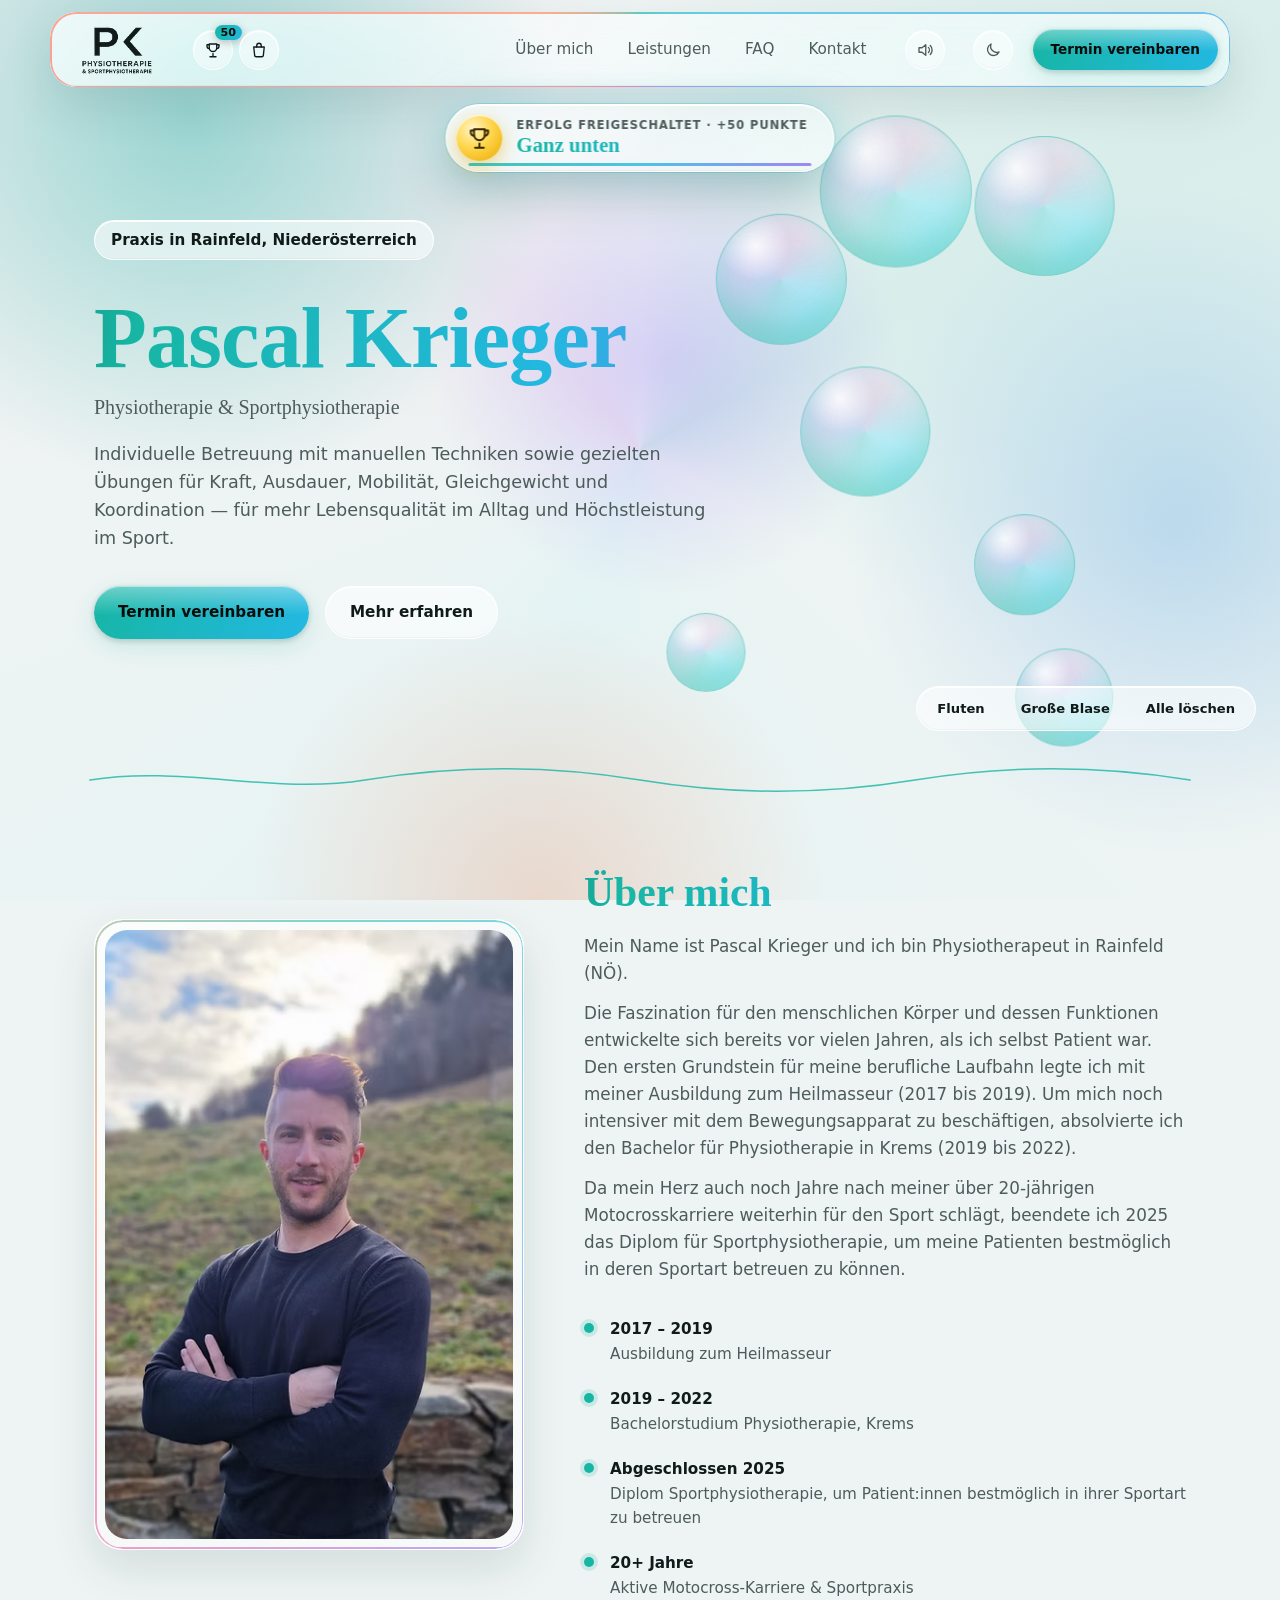
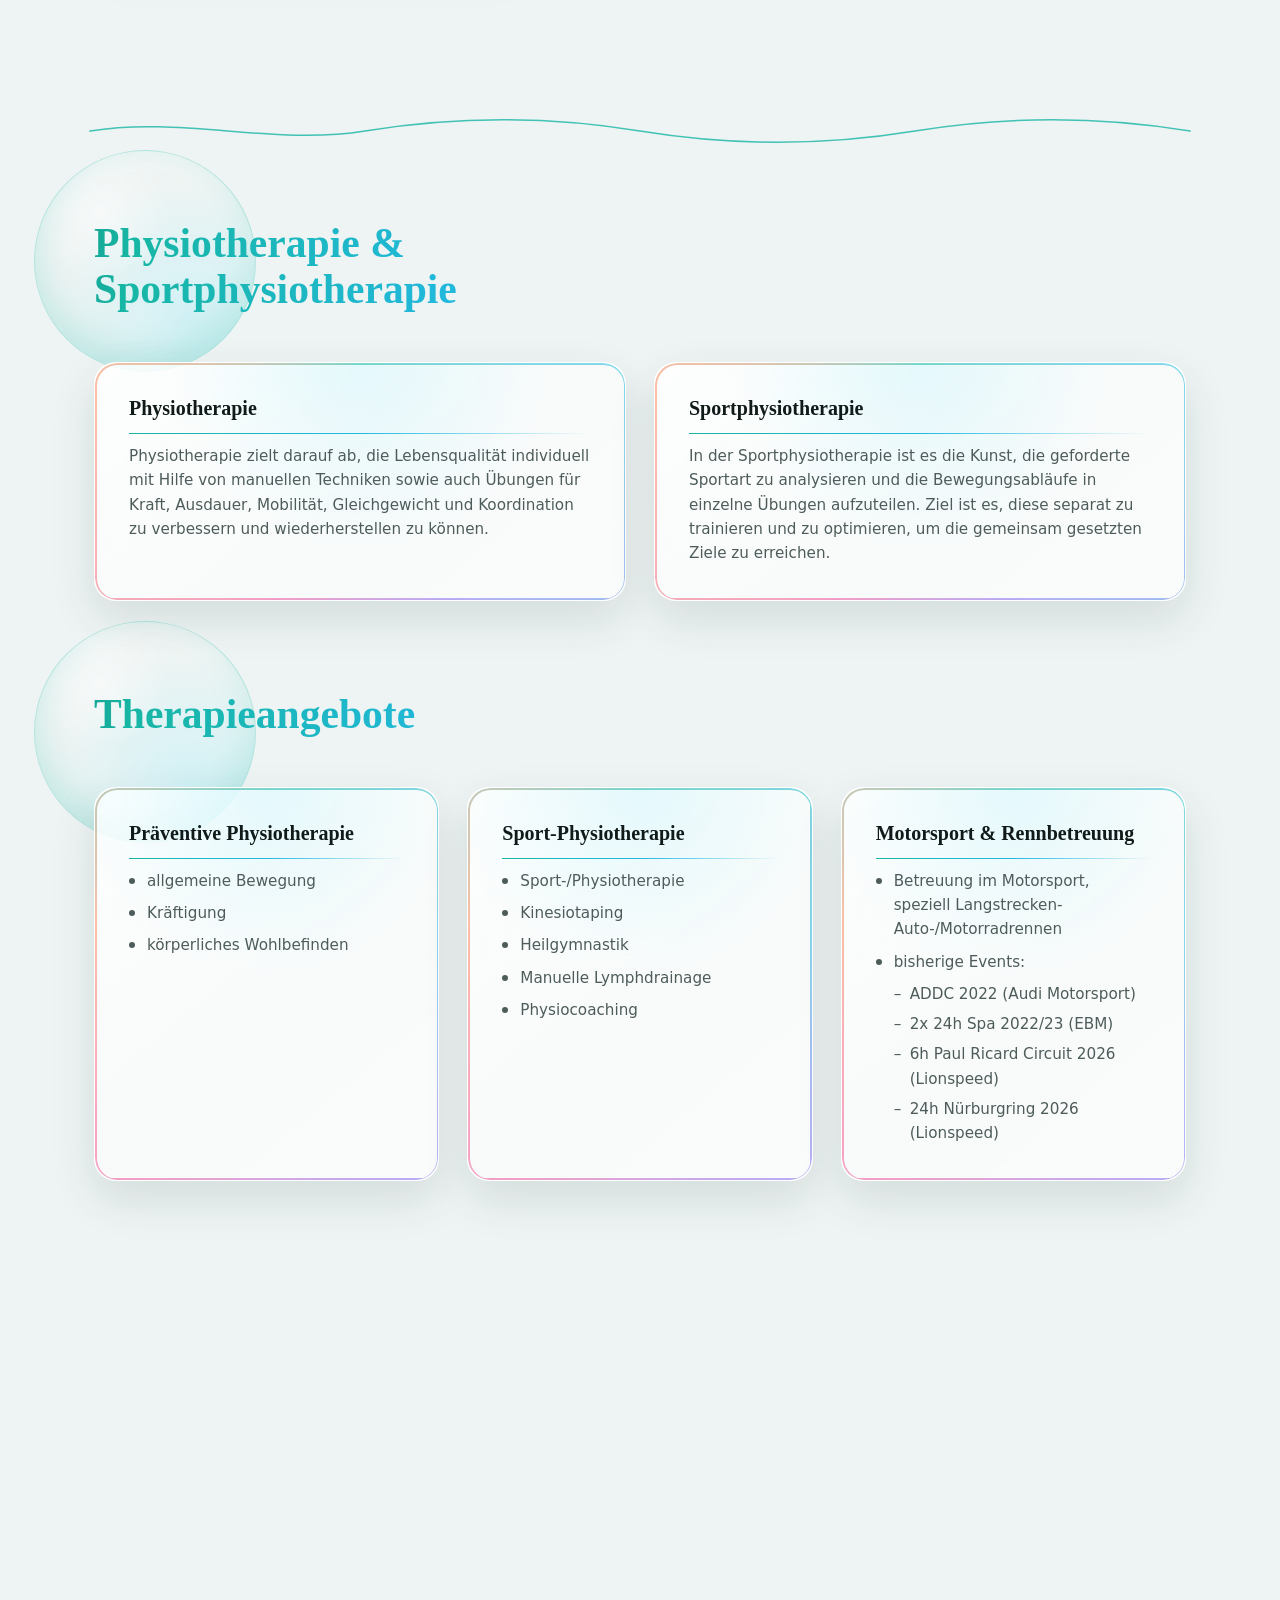
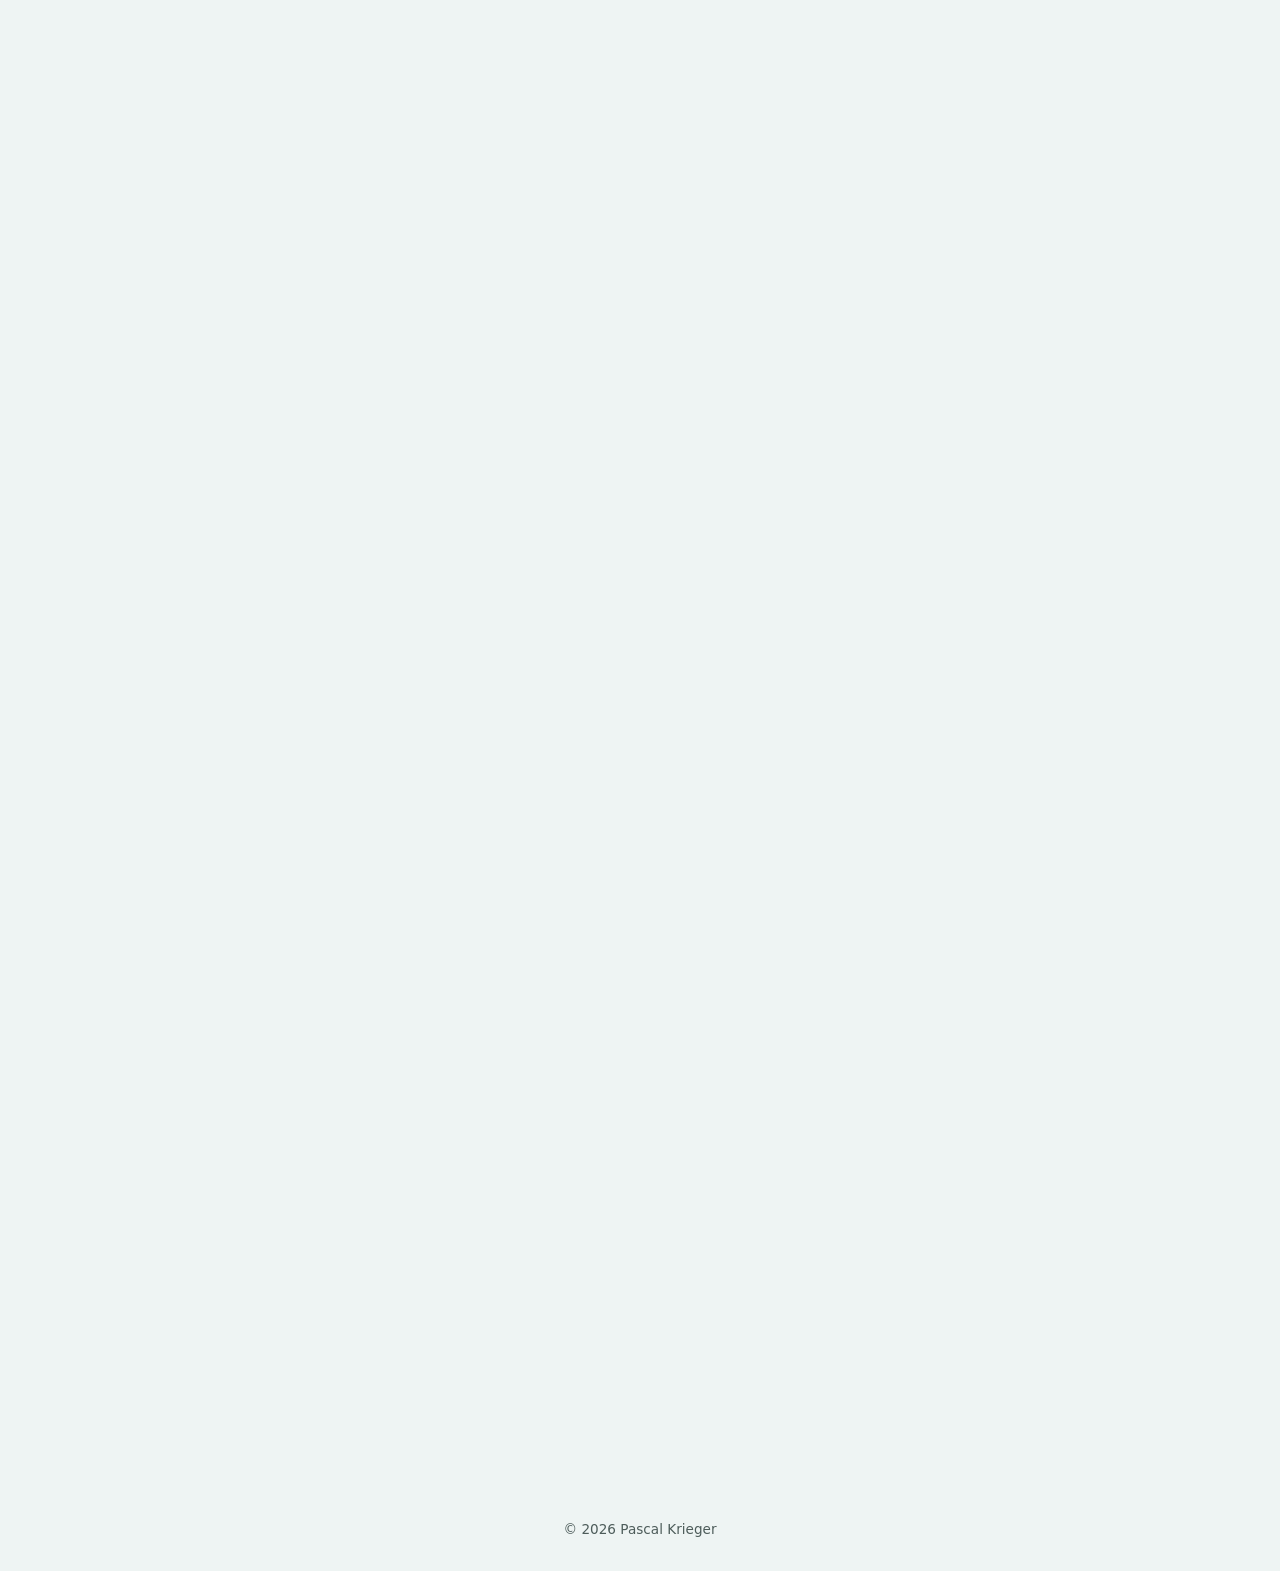
==== index.html @ c4a7b0fa "Thock-Spiel am Handy per Gedrückthalten statt 5x Klicken" ====
<!DOCTYPE html>
<html lang="de">
<head>
<meta charset="UTF-8">
<meta name="viewport" content="width=device-width, initial-scale=1.0">
<title id="pageTitle">Pkphysiotherapie | Pascal Krieger</title>
<meta id="pageDescription" name="description" content="Pascal Krieger – Physiotherapie &amp; Sportphysiotherapie in Rainfeld, NÖ. Manuelle Techniken, Sportbetreuung, Kinesiotaping und mehr.">
<meta http-equiv="Content-Security-Policy" content="default-src 'self'; script-src 'self' https://gc.zgo.at; style-src 'self' 'unsafe-inline' https://fonts.googleapis.com; font-src 'self' https://fonts.gstatic.com; img-src 'self' data: https://*.goatcounter.com; connect-src 'self' https://*.goatcounter.com; frame-src https://www.google.com https://www.youtube-nocookie.com https://player.vimeo.com; object-src 'none'; base-uri 'self'; form-action 'self';">
<meta name="referrer" content="strict-origin-when-cross-origin">
<meta name="theme-color" content="#111111">
<meta property="og:type" content="website">
<meta property="og:locale" content="de_AT">
<meta property="og:site_name" content="Pascal Krieger Physiotherapie">
<meta property="og:url" content="https://labtoso.github.io/pkphysio/">
<meta id="ogTitle" property="og:title" content="Pkphysiotherapie | Pascal Krieger">
<meta id="ogDescription" property="og:description" content="Pascal Krieger – Physiotherapie &amp; Sportphysiotherapie in Rainfeld, NÖ. Manuelle Techniken, Sportbetreuung, Kinesiotaping und mehr.">
<meta id="ogImage" property="og:image" content="https://labtoso.github.io/pkphysio/Assets/vorschau.jpg">
<meta property="og:image:width" content="1200">
<meta property="og:image:height" content="630">
<meta property="og:image:alt" content="Pascal Krieger – Physiotherapie &amp; Sportphysiotherapie">
<meta name="twitter:card" content="summary_large_image">
<link id="favicon" rel="icon" type="image/png" href="Assets/logo_1x1.png">
<link rel="apple-touch-icon" href="Assets/logo_1x1.png">
<script src="theme-init.js"></script>
<link rel="preconnect" href="https://fonts.googleapis.com">
<link rel="preconnect" href="https://fonts.gstatic.com" crossorigin>
<link href="https://fonts.googleapis.com/css2?family=Source+Serif+4:opsz,wght@8..60,500;8..60,600&family=Public+Sans:wght@400;500;700&family=Literata:opsz,wght@7..72,500;7..72,600&family=Atkinson+Hyperlegible:wght@400;700&display=swap" rel="stylesheet">
<link rel="stylesheet" href="style.css?v=24m">
</head>
<body>
<div class="glass-bg" aria-hidden="true"><span></span><span></span><span></span></div>

<header class="site-header" id="siteHeader">
  <div class="container header-inner">
    <a href="#top" class="logo-link" aria-label="Pascal Krieger Physiotherapie – Startseite">
      <img src="Assets/logo_nobg_white.png" alt="Pascal Krieger Physiotherapie" class="logo-img logo-img-dark" id="logoImgDark">
      <img src="Assets/logo_nobg_black.png" alt="Pascal Krieger Physiotherapie" class="logo-img logo-img-light" id="logoImgLight">
    </a>

    <nav class="nav" id="mainNav">
      <a href="#ueber-mich" class="nav-link" id="navUeberMich"></a>
      <a href="#leistungen" class="nav-link" id="navLeistungen"></a>
      <a href="#faq" class="nav-link" id="navFaq"></a>
      <a href="#kontakt" class="nav-link" id="navKontakt"></a>
    </nav>

    <button class="theme-toggle" id="themeToggle" type="button" aria-pressed="false" aria-label="Farbschema wechseln">
      <svg class="theme-icon-sun" viewBox="0 0 24 24" width="18" height="18" fill="none" stroke="currentColor" stroke-width="1.8" stroke-linecap="round"><circle cx="12" cy="12" r="4"/><path d="M12 2v2M12 20v2M4.9 4.9l1.4 1.4M17.7 17.7l1.4 1.4M2 12h2M20 12h2M4.9 19.1l1.4-1.4M17.7 6.3l1.4-1.4"/></svg><svg class="theme-icon-moon" viewBox="0 0 24 24" width="18" height="18" fill="none" stroke="currentColor" stroke-width="1.8" stroke-linecap="round" stroke-linejoin="round"><path d="M20 14.5A8 8 0 0 1 9.5 4a8 8 0 1 0 10.5 10.5z"/></svg>
    </button>

    <a href="#" class="btn btn-primary btn-header contact-cta" id="headerCta">Termin vereinbaren</a>

    <button class="burger" id="burgerBtn" aria-label="Menü öffnen" aria-expanded="false">
      <span></span><span></span><span></span>
    </button>
  </div>
</header>

<main id="top">

  <section class="hero" id="hero-section">
    <div class="container hero-inner">
      <p class="eyebrow reveal" id="heroEyebrow"></p>
      <h1 class="reveal" id="heroTitle"></h1>
      <h3 class="hero-sub reveal" id="heroSubtitle"></h3>
      <div class="hero-text reveal" id="heroText"></div>
      <div class="hero-actions reveal">
        <a href="#" class="btn btn-primary contact-cta" id="heroCtaPrimary"></a>
        <a href="#ueber-mich" class="btn btn-outline" id="heroCtaSecondary"></a>
      </div>
    </div>
  </section>

  <section id="ueber-mich" class="section">
    <div class="container about-grid">
      <div class="about-visual reveal">
        <div class="about-portrait">
          <img src="Assets/Pascal_Krieger.avif" alt="Pascal Krieger" class="about-portrait-img" id="portraitImg">
        </div>
      </div>

      <div class="about-content reveal">
        <p class="eyebrow" id="aboutEyebrow"></p>
        <h2 id="aboutTitle"></h2>
        <div class="lead" id="aboutText"></div>
        <ul class="timeline" id="aboutTimeline"></ul>
      </div>
    </div>
  </section>

  <section id="leistungen" class="section section-alt">
    <div class="container">
      <div class="section-head reveal">
        <p class="eyebrow" id="leistungenEyebrow"></p>
        <h2 id="leistungenTitle"></h2>
      </div>

      <div class="services-grid" id="servicesGrid"></div>

      <div class="section-head reveal offers-head">
        <p class="eyebrow" id="angeboteEyebrow"></p>
        <h2 id="angeboteTitle"></h2>
      </div>

      <div class="offers-grid" id="offersGrid"></div>
    </div>
  </section>

  <section id="faq" class="section">
    <div class="container faq-layout">
      <div class="section-head reveal">
        <p class="eyebrow" id="faqEyebrow"></p>
        <h2 id="faqTitle"></h2>
        <p class="lead" id="faqText"></p>
      </div>

      <div class="accordion reveal" id="accordion"></div>
    </div>
  </section>

  <section id="kontakt" class="section section-alt">
    <div class="container kontakt-grid">
      <div class="kontakt-info reveal">
        <p class="eyebrow" id="kontaktEyebrow"></p>
        <h2 id="kontaktTitle"></h2>
        <div class="lead" id="kontaktText"></div>

        <ul class="contact-list" id="contactList"></ul>
      </div>

      <div class="kontakt-map reveal">
        <iframe
          id="kontaktMap"
          title="Standort Pascal Krieger Physiotherapie"
          src=""
          loading="lazy"
          referrerpolicy="no-referrer-when-downgrade">
        </iframe>
      </div>
    </div>
  </section>

</main>

<footer class="site-footer">
  <div class="container">
    <p><a class="footer-secret" href="made-by/" rel="nofollow">© <span id="footerYear">2026</span> <span id="footerName">Pascal Krieger</span></a><a class="footer-link" id="footerImpressum" href="impressum/" hidden>Impressum</a></p>
  </div>
</footer>

<script src="content.js"></script>
<script src="script.js"></script>
<script src="Assets/sounds/sounds-data.js?v=24m"></script>
<script src="fx.js?v=24m"></script>
<script src="shop.js?v=24m"></script>
<script src="xp-explorer.js?v=24m"></script>
<script src="xp-desktop.js?v=24m"></script>
<script src="thock.js?v=24m"></script>
<script data-goatcounter="https://REPLACE_ME.goatcounter.com/count" async src="https://gc.zgo.at/count.js"></script>
</body>
</html>
---- style.css ----
* { box-sizing: border-box; margin: 0; padding: 0; }

:root {
  --color-primary: #17b6a4;
  --color-primary-dark: #0c6a60;
  --color-primary-light: rgba(23, 182, 164, .16);
  --color-accent: #ff8a5c;
  --color-ink: #f3f6f5;
  --color-ink-soft: #b3c2bf;
  --color-bg: #0a1110;
  --color-bg-alt: rgba(255, 255, 255, .05);
  --color-surface: rgba(255, 255, 255, .06);
  --color-border: rgba(255, 255, 255, .12);
  --shadow-sm: 0 2px 10px rgba(0, 0, 0, .35);
  --shadow-md: 0 10px 30px rgba(0, 0, 0, .45);
  --shadow-lg: 0 20px 50px rgba(0, 0, 0, .55);
  /* Liquid Glass */
  --glass-fill: linear-gradient(140deg, rgba(255, 255, 255, .11), rgba(255, 255, 255, .035) 55%, rgba(255, 255, 255, .06));
  --glass-solid: rgba(22, 32, 31, .72);
  --glass-edge: rgba(255, 255, 255, .14);
  --glass-shine: inset 0 1px 0 rgba(255, 255, 255, .22), inset 0 -1px 0 rgba(255, 255, 255, .04);
  --glass-shadow: 0 18px 50px rgba(0, 0, 0, .38);
  --glass-blur: blur(22px) saturate(170%);
  --glass-radius: calc(var(--radius) * 2 + 2px);
  --orb-1: rgba(23, 182, 164, .55);
  --orb-2: rgba(40, 120, 200, .38);
  --orb-3: rgba(255, 138, 92, .26);
  --radius: 10px;
  --radius-sm: 8px;
  --portrait-width: 430px;
  --logo-height: 90px;
  --font-head: "Source Serif 4", Georgia, serif;
  --font-body: "Public Sans", system-ui, sans-serif;
  --motion: .2s ease-out;
  --motion-slow: .3s cubic-bezier(.25, .8, .25, 1);
  color-scheme: dark;
}

:root.light {
  --color-primary-dark: #0a5751;
  --color-primary-light: rgba(15, 122, 114, .12);
  --color-ink: #101a19;
  --color-ink-soft: #4d5c5a;
  --color-bg: #eef4f3;
  --color-bg-alt: rgba(255, 255, 255, .45);
  --color-surface: rgba(255, 255, 255, .55);
  --color-border: rgba(16, 26, 25, .10);
  --shadow-sm: 0 2px 10px rgba(16, 26, 25, .06);
  --shadow-md: 0 10px 30px rgba(16, 26, 25, .10);
  --shadow-lg: 0 20px 50px rgba(16, 26, 25, .16);
  --glass-fill: linear-gradient(140deg, rgba(255, 255, 255, .78), rgba(255, 255, 255, .42) 55%, rgba(255, 255, 255, .58));
  --glass-solid: rgba(255, 255, 255, .82);
  --glass-edge: rgba(255, 255, 255, .85);
  --glass-shine: inset 0 1px 0 rgba(255, 255, 255, .95), inset 0 -1px 0 rgba(16, 26, 25, .04);
  --glass-shadow: 0 18px 45px rgba(16, 60, 56, .12);
  --orb-1: rgba(23, 182, 164, .42);
  --orb-2: rgba(90, 160, 230, .30);
  --orb-3: rgba(255, 138, 92, .28);
  color-scheme: light;
}

html { scroll-behavior: smooth; background: var(--color-bg); transition: background var(--motion); }

body {
  font-family: var(--font-body);
  color: var(--color-ink);
  background: var(--color-bg);
  line-height: 1.6;
  -webkit-font-smoothing: antialiased;
  transition: background var(--motion), color var(--motion);
}

img { display: block; max-width: 100%; }
a { color: inherit; text-decoration: none; }
a, button { -webkit-tap-highlight-color: transparent; }
:focus-visible { outline: 2px solid var(--color-primary); outline-offset: 2px; }
button:not(:disabled), .btn, summary, select, input[type="checkbox"], input[type="radio"], input[type="color"], input[type="range"], input[type="file"] { cursor: pointer; }
.custom-gallery-grid img, .accordion-trigger { cursor: pointer; }
ul { list-style: none; }

.container {
  width: 100%;
  max-width: 1140px;
  margin: 0 auto;
  padding: 0 24px;
}

h1, h2, h3 { font-family: var(--font-head); font-weight: 600; line-height: 1.4; }
h1 { font-size: clamp(2.6rem, 6vw, 4rem); }
h2 { font-size: clamp(1.9rem, 3.6vw, 2.6rem); }
h3 { font-size: 1.25rem; font-weight: 600; }

.eyebrow {
  display: block;
  font-size: .95rem;
  font-weight: 700;
  color: var(--color-ink-soft);
  margin-bottom: 10px;
}
.eyebrow:empty, .lead:empty { display: none; }

.lead { color: var(--color-ink-soft); font-size: 1.05rem; max-width: 60ch; }
.lead p + p, .hero-text p + p { margin-top: .8em; }

.btn {
  display: inline-flex;
  align-items: center;
  gap: 8px;
  padding: 13px 24px;
  border-radius: 6px;
  font-weight: 700;
  font-size: .95rem;
  transition: background var(--motion), border-color var(--motion), color var(--motion);
  white-space: nowrap;
}
:where(button.btn) { font-family: inherit; border: 1px solid transparent; }
.btn-primary {
  background: var(--color-primary);
  color: #0a0c0b;
}
.btn-primary:hover { filter: brightness(1.08); }
.btn-outline {
  background: transparent;
  color: var(--color-ink);
  border: 1.5px solid var(--color-border);
}
.btn-outline:hover { background: var(--color-bg-alt); }
.btn-danger {
  background: #ff6b6b;
  color: #1a0a0a;
}
.btn-danger:hover { background: #ff8484; }
.btn-danger:disabled { opacity: .45; cursor: not-allowed; }
.btn-danger:disabled:hover { background: #ff6b6b; }
.btn-header { padding: 10px 18px; font-size: .85rem; }

.site-header {
  position: fixed;
  top: 0; left: 0; right: 0;
  z-index: 900;
  background: var(--color-bg);
  border-bottom: 1px solid transparent;
  transition: background var(--motion), border-color var(--motion), box-shadow var(--motion);
}
.site-header.scrolled { border-color: var(--color-border); }

.header-inner {
  display: flex;
  align-items: center;
  justify-content: space-between;
  gap: 20px;
  height: 92px;
}

.logo-link { display: flex; align-items: center; }
.logo-img { height: var(--logo-height, 90px); width: auto; }
.logo-img-light { display: none; }
:root.light .logo-img-dark { display: none; }
:root.light .logo-img-light { display: block; }

.nav { display: flex; align-items: center; gap: 28px; margin-left: auto; position: relative; }
.nav-link {
  position: relative;
  font-weight: 500;
  font-size: .95rem;
  color: var(--color-ink-soft);
  transition: color var(--motion);
  padding: 4px 0;
}
.nav-link::after {
  content: "";
  position: absolute;
  left: 0; bottom: -2px;
  width: 0; height: 2px;
  background: var(--color-ink-soft);
  transition: width var(--motion);
}
.nav-link:hover, .nav-link.active { color: var(--color-ink); }
.nav-link:hover::after, .nav-link.active::after { width: 100%; }

.theme-toggle {
  display: inline-flex;
  align-items: center;
  justify-content: center;
  flex-shrink: 0;
  width: 38px;
  height: 38px;
  border-radius: 6px;
  border: 1px solid var(--color-border);
  background: none;
  color: var(--color-ink-soft);
  padding: 0;
  transition: background var(--motion), color var(--motion);
}
.theme-toggle:hover { background: var(--color-bg-alt); color: var(--color-ink); }
.theme-icon-moon { display: none; }
:root.light .theme-icon-sun { display: none; }
:root.light .theme-icon-moon { display: block; }

.burger {
  display: none;
  flex-direction: column;
  align-items: center;
  justify-content: center;
  gap: 5px;
  width: 40px;
  height: 40px;
  margin-right: -9px;
  border-radius: 6px;
  background: none;
  border: none;
}
.burger span {
  width: 22px;
  height: 2px;
  background: var(--color-ink);
  transition: transform var(--motion), opacity var(--motion);
}
.burger.open span:nth-child(1) { transform: translateY(7px) rotate(45deg); }
.burger.open span:nth-child(2) { opacity: 0; }
.burger.open span:nth-child(3) { transform: translateY(-7px) rotate(-45deg); }

.hero {
  padding: 206px 0 110px;
  border-bottom: 1px solid var(--color-border);
}
.hero-inner > * { max-width: 760px; }
.hero-sub { color: var(--color-ink-soft); font-weight: 500; margin: 10px 0 22px; }
.hero-text { color: var(--color-ink-soft); font-size: 1.1rem; max-width: 56ch; margin-bottom: 34px; }
.hero-actions { display: flex; gap: 16px; flex-wrap: wrap; }

.section { padding: 110px 0; }
.section-alt { background: var(--color-bg-alt); }

/* Gleicher Hintergrund wie der Kontakt-Bereich darüber, keine eigene Leiste */
.site-footer {
  background: var(--color-bg-alt);
  padding: 0 0 32px;
  color: var(--color-ink-soft);
  font-size: .85rem;
  text-align: center;
}
/* Unauffälliger Link auf dem ©, sieht aus wie normaler Text */
.site-footer .footer-secret,
.site-footer .footer-secret:hover {
  color: inherit;
  text-decoration: none;
  cursor: text;
}
.site-footer .footer-link {
  color: inherit;
  margin-left: 18px;
  text-decoration: underline;
  text-underline-offset: 3px;
}
.site-footer .footer-link:hover { color: var(--color-ink); }

/* Eigene Seite für das Impressum */
.impressum-page { padding: 170px 0 80px; background: var(--color-bg-alt); min-height: 70vh; }
.impressum-page .container { max-width: 760px; }
.impressum-page h1 { font-size: clamp(2.2rem, 5vw, 3rem); margin-bottom: 32px; }
.impressum-text { color: var(--color-ink-soft); font-size: 1rem; overflow-wrap: anywhere; }
.impressum-text h2 { font-size: 1.35rem; color: var(--color-ink); margin: 40px 0 14px; }
.impressum-text h3 { font-size: 1.1rem; color: var(--color-ink); margin: 30px 0 8px; }
.impressum-text > :first-child { margin-top: 0; }
/* Der Editor legt jede Zeile als eigenen Absatz ab, darum eng wie Zeilen */
.impressum-text p { margin-bottom: .25em; }
.impressum-text a { color: var(--color-primary); text-decoration: underline; }
.impressum-text ul { display: flex; flex-direction: column; gap: 6px; margin: 10px 0 1em; }
.impressum-text ul li { position: relative; padding-left: 18px; }
.impressum-text ul li::before {
  content: "";
  position: absolute;
  left: 0; top: 10px;
  width: 6px; height: 6px;
  border-radius: 50%;
  background: var(--color-ink-soft);
}
.impressum-text ol { padding-left: 20px; margin: 10px 0 1em; }

.section-head { max-width: 640px; margin-bottom: 50px; }
.offers-head { margin-top: 90px; }

.about-grid {
  display: grid;
  grid-template-columns: var(--portrait-width, 430px) 1fr;
  gap: 60px;
  align-items: center;
}
.about-portrait {
  width: 100%;
  aspect-ratio: 3 / 4.4;
  border-radius: var(--radius);
  background: var(--color-bg-alt);
  border: 1px solid var(--color-border);
  overflow: hidden;
}
.about-portrait-img {
  width: 100%;
  height: 100%;
  object-fit: cover;
  object-position: center top;
}

.about-content h2 { margin-bottom: 18px; }
.about-content .lead { margin-bottom: 34px; }

.timeline { display: flex; flex-direction: column; gap: 20px; }
.timeline li { display: flex; gap: 16px; align-items: flex-start; }
.timeline-dot {
  width: 10px; height: 10px;
  border-radius: 50%;
  background: var(--color-primary);
  margin-top: 7px;
  flex-shrink: 0;
}
.timeline strong { font-size: .95rem; color: var(--color-ink); }
.timeline p { color: var(--color-ink-soft); font-size: .95rem; }

.services-grid {
  display: grid;
  grid-template-columns: repeat(2, 1fr);
  gap: 28px;
  margin-bottom: 30px;
}
.service-card, .offer-card {
  background: var(--color-surface);
  border: 1px solid var(--color-border);
  border-radius: var(--radius);
  padding: 34px;
}
.service-card h3, .offer-card h3 {
  margin-bottom: 10px;
  padding-bottom: 14px;
  border-bottom: 1px solid var(--color-border);
}
.service-card p, .offer-card p { color: var(--color-ink-soft); font-size: .95rem; }

.offer-list { display: flex; flex-direction: column; gap: 8px; }
.offer-list > li {
  position: relative;
  padding-left: 18px;
  color: var(--color-ink-soft);
  font-size: .95rem;
}
.offer-list > li::before {
  content: "";
  position: absolute;
  left: 0; top: 9px;
  width: 6px; height: 6px;
  border-radius: 50%;
  background: var(--color-ink-soft);
}
.offer-sublist { margin-top: 8px; display: flex; flex-direction: column; gap: 6px; }
.offer-sublist li {
  position: relative;
  padding-left: 16px;
  color: var(--color-ink-soft);
  font-size: .95rem;
}
.offer-sublist li::before {
  content: "–";
  position: absolute;
  left: 0;
  color: var(--color-ink-soft);
}

.offers-grid {
  display: grid;
  grid-template-columns: repeat(3, 1fr);
  gap: 28px;
}

.custom-section-inner { max-width: 760px; margin: 0 auto; }
.custom-section-head { max-width: 100%; text-align: center; margin-left: auto; margin-right: auto; }
.custom-section-head .eyebrow { text-align: center; }
.custom-section-text { color: var(--color-ink-soft); font-size: 1.05rem; text-align: center; }
.custom-section-text p { margin-bottom: 1em; }
.custom-section-text p:last-child { margin-bottom: 0; }

.custom-section-inner.has-image {
  max-width: 1100px;
  display: grid;
  grid-template-columns: 1fr 1fr;
  gap: 50px;
  align-items: center;
}
.custom-section-inner.has-image .custom-section-head,
.custom-section-inner.has-image .custom-section-text,
.custom-section-inner.has-image .custom-section-head .eyebrow {
  text-align: left;
  margin-left: 0;
  margin-right: 0;
}
.custom-section-inner.has-image.custom-section-imgright { direction: rtl; }
.custom-section-inner.has-image.custom-section-imgright > * { direction: ltr; }
.custom-section-media img {
  display: block;
  width: 100%;
  border-radius: var(--radius);
}
@media (max-width: 860px) {
  .custom-section-inner.has-image { grid-template-columns: 1fr; }
  .custom-section-inner.has-image.custom-section-imgright { direction: ltr; }
}
.custom-subblock { margin-top: 28px; }
.custom-subblock h3 { margin-bottom: 10px; }

.custom-block-accordion { max-width: 820px; margin: 0 auto; }

.custom-table-wrap { overflow-x: auto; }
.custom-table { width: 100%; border-collapse: collapse; }
.custom-table th, .custom-table td {
  padding: 14px 18px;
  text-align: left;
  border-bottom: 1px solid var(--color-border);
  font-size: .95rem;
  color: var(--color-ink-soft);
  white-space: nowrap;
}
.custom-table th {
  color: var(--color-ink);
  font-family: var(--font-head);
  font-weight: 600;
  border-bottom: 2px solid var(--color-primary-light);
}
.custom-table tr:last-child td { border-bottom: none; }

.custom-gallery-grid {
  display: grid;
  grid-template-columns: repeat(auto-fit, minmax(max(140px, calc((100% - (var(--gallery-cols, 3) - 1) * 20px) / var(--gallery-cols, 3))), 1fr));
  gap: 20px;
}
.custom-gallery-grid img {
  display: block;
  width: 100%;
  aspect-ratio: var(--gallery-ratio, 4 / 3);
  object-fit: cover;
  border-radius: var(--radius);
}

.gallery-size-small { --gallery-ratio: 1 / 1; --gallery-row-h: 110px; --gallery-justify-h: 150px; --gallery-circle-d: 90px; }
.gallery-size-medium { --gallery-ratio: 4 / 3; --gallery-row-h: 150px; --gallery-justify-h: 210px; --gallery-circle-d: 120px; }
.gallery-size-large { --gallery-ratio: 3 / 2; --gallery-row-h: 190px; --gallery-justify-h: 270px; --gallery-circle-d: 150px; }
.gallery-size-xlarge { --gallery-ratio: 16 / 9; --gallery-row-h: 230px; --gallery-justify-h: 330px; --gallery-circle-d: 180px; }

.gallery-layout-masonry { display: block; columns: 200px var(--gallery-cols, 3); column-gap: 20px; }
.gallery-layout-masonry img { aspect-ratio: auto; height: auto; margin-bottom: 20px; break-inside: avoid; }

.gallery-layout-carousel { display: flex; overflow-x: auto; scroll-snap-type: x mandatory; padding-bottom: 10px; }
.gallery-layout-carousel img { flex: 0 0 max(140px, calc((100% - (var(--gallery-cols, 3) - 1) * 20px) / var(--gallery-cols, 3))); width: auto; scroll-snap-align: start; }

.gallery-layout-featured { grid-auto-rows: var(--gallery-row-h, 150px); }
.gallery-layout-featured img { width: 100%; height: 100%; aspect-ratio: auto; }
.gallery-layout-featured img:first-child { grid-column: span 2; grid-row: span 2; }

.gallery-layout-mosaic { grid-auto-rows: var(--gallery-row-h, 150px); }
.gallery-layout-mosaic img { width: 100%; height: 100%; aspect-ratio: auto; }
.gallery-layout-mosaic img:nth-child(6n+1) { grid-column: span 2; grid-row: span 2; }

.gallery-layout-offset img:nth-child(even) { margin-top: 32px; }

.gallery-layout-justified { display: flex; flex-wrap: wrap; }
.gallery-layout-justified img { flex: 1 1 auto; width: auto; min-width: 140px; height: var(--gallery-justify-h, 210px); aspect-ratio: auto; }

.gallery-layout-circles { display: flex; flex-wrap: wrap; justify-content: center; }
.gallery-layout-circles img { width: var(--gallery-circle-d, 120px); height: var(--gallery-circle-d, 120px); aspect-ratio: 1 / 1; border-radius: 50%; }

.gallery-layout-stack { display: flex; flex-direction: column; }
.gallery-layout-stack img { aspect-ratio: 16 / 9; }

.gallery-layout-diagonal img:nth-child(odd) { translate: 0 -14px; rotate: -1.2deg; }
.gallery-layout-diagonal img:nth-child(even) { translate: 0 14px; rotate: 1.2deg; }

.gallery-layout-marquee-left, .gallery-layout-marquee-right {
  display: flex;
  overflow-x: auto;
  scrollbar-width: none;
}
.gallery-layout-marquee-left::-webkit-scrollbar, .gallery-layout-marquee-right::-webkit-scrollbar { display: none; }
.gallery-layout-marquee-left img, .gallery-layout-marquee-right img {
  flex: 0 0 max(140px, calc((100% - (var(--gallery-cols, 3) - 1) * 20px) / var(--gallery-cols, 3)));
  width: auto;
}

.gallery-lightbox-overlay {
  position: fixed;
  inset: 0;
  z-index: 1200;
  background: rgba(0, 0, 0, .88);
  display: flex;
  align-items: center;
  justify-content: center;
  padding: 40px;
  opacity: 0;
  pointer-events: none;
  transition: opacity var(--motion-slow);
}
.gallery-lightbox-overlay.is-open { opacity: 1; pointer-events: auto; }
.gallery-lightbox-overlay img {
  max-width: 100%;
  max-height: 86vh;
  border-radius: var(--radius);
  box-shadow: var(--shadow-lg);
}
.gallery-lightbox-close,
.gallery-lightbox-prev,
.gallery-lightbox-next {
  position: absolute;
  display: flex;
  align-items: center;
  justify-content: center;
  width: 44px;
  height: 44px;
  border-radius: 999px;
  border: 1px solid rgba(255, 255, 255, .3);
  background: rgba(255, 255, 255, .08);
  color: #fff;
  transition: background var(--motion), border-color var(--motion);
}
.gallery-lightbox-close:hover,
.gallery-lightbox-prev:hover,
.gallery-lightbox-next:hover { background: rgba(255, 255, 255, .18); border-color: rgba(255, 255, 255, .5); }
.gallery-lightbox-close { top: 24px; right: 24px; }
.gallery-lightbox-prev { left: 24px; top: 50%; transform: translateY(-50%); }
.gallery-lightbox-next { right: 24px; top: 50%; transform: translateY(-50%); }

.contact-popover {
  position: fixed;
  z-index: 950;
  width: max-content;
  max-width: calc(100vw - 24px);
  padding: 6px;
  background: var(--color-surface);
  border: 1px solid var(--color-border);
  border-radius: var(--radius);
  box-shadow: var(--shadow-sm);
  opacity: 0;
  visibility: hidden;
  transform: translateY(-4px);
  transition: opacity var(--motion), transform var(--motion), visibility var(--motion);
}
.contact-popover.is-open { opacity: 1; visibility: visible; transform: translateY(0); }
.contact-popover-arrow {
  position: absolute;
  top: -6px;
  left: var(--arrow-x, 50%);
  width: 10px;
  height: 10px;
  margin-left: -5px;
  background: var(--color-surface);
  border-top: 1px solid var(--color-border);
  border-left: 1px solid var(--color-border);
  transform: rotate(45deg);
}
.contact-popover-item {
  display: flex;
  align-items: center;
  gap: 12px;
  padding: 10px 14px 10px 12px;
  border-radius: 6px;
  color: var(--color-ink);
  transition: background var(--motion);
}
.contact-popover-item:hover, .contact-popover-item:focus-visible { background: var(--color-bg-alt); }
.contact-popover-item svg { flex-shrink: 0; color: var(--color-ink-soft); }
.contact-popover-item span { display: flex; flex-direction: column; line-height: 1.3; }
.contact-popover-item strong { font-size: .95rem; font-weight: 700; }
.contact-popover-item small { font-size: .85rem; color: var(--color-ink-soft); }

.custom-quote-container { max-width: 760px; margin: 0 auto; text-align: center; }
.custom-quote p {
  font-family: var(--font-head);
  font-size: clamp(1.3rem, 2.4vw, 1.8rem);
  font-weight: 600;
  line-height: 1.4;
  color: var(--color-ink);
}
.custom-quote p::before { content: "\201C"; }
.custom-quote p::after { content: "\201D"; }
.custom-quote cite {
  display: block;
  margin-top: 18px;
  font-style: normal;
  color: var(--color-primary);
  font-size: .9rem;
  font-weight: 600;
}

.custom-cta-container { max-width: 640px; margin: 0 auto; text-align: center; }
.custom-cta-container .eyebrow { text-align: center; }
.custom-cta-text { color: var(--color-ink-soft); font-size: 1.05rem; margin: 16px 0 30px; }

.custom-video-wrap {
  position: relative;
  width: 100%;
  aspect-ratio: 16 / 9;
  border-radius: var(--radius);
  overflow: hidden;
}
.custom-video-wrap iframe {
  position: absolute;
  inset: 0;
  width: 100%;
  height: 100%;
  border: 0;
}

.custom-stats-grid {
  display: grid;
  grid-template-columns: repeat(auto-fit, minmax(140px, 1fr));
  gap: 30px;
  text-align: center;
}
.custom-stat { display: flex; flex-direction: column; gap: 6px; }
.custom-stat-value {
  font-family: var(--font-head);
  font-weight: 600;
  font-size: clamp(2rem, 4vw, 2.8rem);
  color: var(--color-primary);
}
.custom-stat-label { color: var(--color-ink-soft); font-size: .9rem; }

.custom-hours-list { max-width: 480px; margin: 0 auto; display: flex; flex-direction: column; }
.custom-hours-row {
  display: flex;
  justify-content: space-between;
  gap: 20px;
  padding: 14px 0;
  border-bottom: 1px solid var(--color-border);
  font-size: .98rem;
}
.custom-hours-row:last-child { border-bottom: none; }
.custom-hours-day { color: var(--color-ink); font-weight: 600; }
.custom-hours-time { color: var(--color-ink-soft); }

.custom-columns-grid { display: grid; grid-template-columns: 1fr 1fr; gap: 50px; }
.custom-column h3 { margin-bottom: 14px; }
@media (max-width: 760px) {
  .custom-columns-grid { grid-template-columns: 1fr; gap: 36px; }
}

.custom-block-divider { padding: 36px 0; }
.custom-divider-space { height: 1px; }
.custom-divider-line {
  position: relative;
  display: flex;
  align-items: center;
  justify-content: center;
  text-align: center;
  color: var(--color-ink-soft);
  font-size: .85rem;
  font-weight: 600;
  letter-spacing: .04em;
}
.custom-divider-line::before {
  content: "";
  position: absolute;
  left: 0; right: 0; top: 50%;
  height: 1px;
  background: var(--color-border);
}
.custom-divider-line span { position: relative; background: var(--color-bg); padding: 0 16px; }
.section-alt .custom-divider-line span { background: var(--color-bg-alt); }

.custom-map-wrap {
  position: relative;
  width: 100%;
  aspect-ratio: 16 / 9;
  border-radius: var(--radius);
  overflow: hidden;
}
.custom-map-wrap iframe {
  position: absolute;
  inset: 0;
  width: 100%;
  height: 100%;
  border: 0;
}

.custom-team-grid { display: grid; grid-template-columns: repeat(auto-fit, minmax(220px, 1fr)); gap: 34px; }
.custom-team-card { text-align: center; }
.custom-team-photo { width: 140px; height: 140px; border-radius: 50%; object-fit: cover; margin: 0 auto 18px; display: block; }
.custom-team-photo-placeholder { background: var(--color-surface); border: 1px solid var(--color-border); }
.custom-team-card h3 { margin-bottom: 4px; }
.custom-team-role { color: var(--color-primary); font-size: .88rem; font-weight: 600; margin-bottom: 10px; }
.custom-team-bio { color: var(--color-ink-soft); font-size: .92rem; }

.custom-testimonials-grid { display: grid; grid-template-columns: repeat(auto-fit, minmax(260px, 1fr)); gap: 24px; }
.custom-testimonial-card {
  background: var(--color-surface);
  border: 1px solid var(--color-border);
  border-radius: var(--radius);
  padding: 28px;
}
.custom-testimonial-text { color: var(--color-ink); margin-bottom: 16px; }
.custom-testimonial-text::before { content: "\201C"; }
.custom-testimonial-text::after { content: "\201D"; }
.custom-testimonial-author { color: var(--color-ink-soft); font-size: .88rem; font-weight: 600; }
.custom-testimonial-author span { font-weight: 400; }

.custom-pricing-grid { display: grid; grid-template-columns: repeat(auto-fit, minmax(240px, 1fr)); gap: 24px; align-items: start; }
.custom-pricing-card {
  background: var(--color-surface);
  border: 1px solid var(--color-border);
  border-radius: var(--radius);
  padding: 30px;
}
.custom-pricing-card.highlighted { border-color: var(--color-primary); box-shadow: 0 0 0 1px var(--color-primary); }
.custom-pricing-value { font-family: var(--font-head); font-weight: 600; font-size: 1.6rem; color: var(--color-primary); margin: 10px 0; }
.custom-pricing-value span { font-family: var(--font-body); font-weight: 500; font-size: .8rem; color: var(--color-ink-soft); margin-left: 4px; }
.custom-pricing-desc { color: var(--color-ink-soft); font-size: .9rem; margin-bottom: 14px; }
.custom-pricing-features { display: flex; flex-direction: column; gap: 8px; }
.custom-pricing-features li { position: relative; padding-left: 20px; font-size: .9rem; color: var(--color-ink-soft); }
.custom-pricing-features li::before { content: ""; position: absolute; left: 0; top: 8px; width: 6px; height: 6px; border-radius: 50%; background: var(--color-primary); }

.custom-logos-eyebrow { text-align: center; }
.custom-logos-row { display: flex; flex-wrap: wrap; align-items: center; justify-content: center; gap: 40px; }
.custom-logos-row img { max-height: 48px; max-width: 140px; object-fit: contain; opacity: .75; filter: grayscale(1); transition: opacity var(--motion), filter var(--motion); }
.custom-logos-row img:hover { opacity: 1; filter: grayscale(0); }

.custom-social-row { display: flex; justify-content: center; gap: 16px; flex-wrap: wrap; }
.custom-social-icon {
  width: 46px;
  height: 46px;
  border-radius: 50%;
  background: var(--color-surface);
  border: 1px solid var(--color-border);
  display: flex;
  align-items: center;
  justify-content: center;
  color: var(--color-ink);
  font-weight: 700;
  font-size: .8rem;
  transition: border-color var(--motion), color var(--motion), transform var(--motion);
}
.custom-social-icon:hover { background: var(--color-bg-alt); }

.faq-layout { max-width: 820px; margin: 0 auto; }
.faq-layout .section-head { max-width: 100%; text-align: center; margin-left: auto; margin-right: auto; }
.faq-layout .eyebrow { text-align: center; }
.faq-layout .lead { margin: 12px auto 0; text-align: center; }

.accordion { display: flex; flex-direction: column; gap: 14px; }
.accordion-item {
  background: var(--color-surface);
  border: 1px solid var(--color-border);
  border-radius: var(--radius-sm);
  overflow: hidden;
  transition: border-color var(--motion);
}
.accordion-item.open { background: var(--color-bg-alt); }

.accordion-trigger {
  width: 100%;
  display: flex;
  align-items: center;
  justify-content: space-between;
  gap: 16px;
  background: none;
  border: none;
  text-align: left;
  padding: 20px 24px;
  font-family: inherit;
  font-weight: 700;
  font-size: 1rem;
  color: var(--color-ink);
}
.accordion-trigger::after {
  content: "+";
  flex-shrink: 0;
  font-size: 1.4rem;
  font-weight: 400;
  line-height: 1;
  color: var(--color-ink-soft);
  transition: transform var(--motion);
}
.accordion-item.open .accordion-trigger::after { transform: rotate(45deg); }

.accordion-panel {
  max-height: 0;
  overflow: hidden;
  transition: max-height var(--motion-slow), padding var(--motion-slow);
  padding: 0 24px;
}
.accordion-answer { color: var(--color-ink-soft); padding-bottom: 20px; }
.accordion-answer p + p, .accordion-answer ul + p, .accordion-answer p + ul { margin-top: 10px; }
.accordion-answer ul:first-child { margin-top: 0; }
.accordion-answer ul:last-child { margin-bottom: 0; }
.accordion-panel a { color: var(--color-primary); font-weight: 600; }

.hero-text a,
.lead a,
.service-card p a,
.custom-section-text a {
  color: var(--color-primary);
  text-decoration: underline;
}

.hero-text ul, .lead ul, .service-card ul, .accordion-panel ul, .custom-section-text ul {
  display: flex;
  flex-direction: column;
  gap: 8px;
  margin: 14px 0;
}
.hero-text ul li, .lead ul li, .service-card ul li, .accordion-panel ul li, .custom-section-text ul li {
  position: relative;
  padding-left: 18px;
}
.hero-text ul li::before, .lead ul li::before, .service-card ul li::before, .accordion-panel ul li::before, .custom-section-text ul li::before {
  content: "";
  position: absolute;
  left: 0; top: 9px;
  width: 6px; height: 6px;
  border-radius: 50%;
  background: var(--color-ink-soft);
}
.hero-text ol, .lead ol, .service-card ol, .accordion-panel ol, .custom-section-text ol {
  padding-left: 20px;
  margin: 14px 0;
  display: flex;
  flex-direction: column;
  gap: 8px;
}
.service-card ul, .service-card ol, .accordion-panel ul, .accordion-panel ol {
  color: var(--color-ink-soft);
  font-size: .95rem;
}

.kontakt-grid {
  display: grid;
  grid-template-columns: 1fr 1fr;
  gap: 60px;
  align-items: center;
}
.kontakt-info h2 { margin-bottom: 14px; }
.kontakt-info .lead { margin-bottom: 34px; }

.contact-list { display: flex; flex-direction: column; gap: 18px; margin-bottom: 36px; }
.contact-list li { padding-left: 0; }
.contact-list strong { font-size: .95rem; display: block; margin-bottom: 2px; }
.contact-list p, .contact-list a { color: var(--color-ink-soft); font-size: .95rem; }
.contact-list a:hover { color: var(--color-ink); }
.map-link { display: inline-block; margin-top: 4px; font-size: .85rem; text-decoration: underline; text-underline-offset: 2px; }

.kontakt-map {
  border-radius: var(--radius);
  border: 1px solid var(--color-border);
  overflow: hidden;
  aspect-ratio: 4 / 5;
}
.kontakt-map iframe {
  width: 100%;
  height: 100%;
  border: 0;
  filter: invert(90%) hue-rotate(180deg) brightness(.95) contrast(90%);
}
:root.light .kontakt-map iframe { filter: none; }

.reveal {
  opacity: 0;
  transition: opacity var(--motion-slow), transform var(--motion-slow), filter var(--motion-slow);
}
.reveal.in-view { opacity: 1; transform: translateY(0); }
@media (prefers-reduced-motion: reduce) {
  html { scroll-behavior: auto; }
  .reveal, .reveal.in-view { opacity: 1; transform: none; filter: none; transition: none; }
}

.gallery-anim-fade { transform: translateY(24px); }
.gallery-anim-fade.in-view { transform: translateY(0); }
.gallery-anim-zoom { transform: scale(.85); }
.gallery-anim-zoom.in-view { transform: scale(1); }
.gallery-anim-slide { transform: translateX(-40px); }
.gallery-anim-slide.in-view { transform: translateX(0); }
.gallery-anim-slide:nth-child(even) { transform: translateX(40px); }
.gallery-anim-slide:nth-child(even).in-view { transform: translateX(0); }
.gallery-anim-flip { transform: perspective(800px) rotateY(35deg); }
.gallery-anim-flip.in-view { transform: perspective(800px) rotateY(0deg); }
.gallery-anim-blur { transform: none; filter: blur(10px); }
.gallery-anim-blur.in-view { filter: blur(0); }

@media (max-width: 980px) {
  .about-grid, .kontakt-grid { grid-template-columns: 1fr; }
  .about-visual { max-width: 380px; margin: 0 auto; }
  .services-grid, .offers-grid { grid-template-columns: 1fr; }
  .kontakt-map { aspect-ratio: 16/10; }
  .gallery-layout-carousel img { flex-basis: calc(70% - 10px); }
  .gallery-layout-diagonal img { translate: none; rotate: none; }
}

@media (max-width: 860px) {
  .nav { position: fixed; top: 92px; left: 0; right: 0; background: var(--color-bg); flex-direction: column; align-items: stretch; gap: 0; padding: 8px 24px 24px; box-shadow: var(--shadow-md); clip-path: inset(0 0 100% 0); visibility: hidden; transition: clip-path var(--motion-slow), visibility var(--motion-slow); margin: 0; }
  .nav.open { clip-path: inset(0 0 -40px 0); visibility: visible; }
  .nav-link { padding: 14px 0; border-bottom: 1px solid var(--color-border); }
  .header-inner > .theme-toggle { margin-left: auto; }
  .burger { display: flex; }
  .btn-header { display: none; }
  .hero { padding: 150px 0 80px; }
  .section { padding: 72px 0; }
  /* Überschrift landet beim Sprung über das Menü knapp unter der Kopfleiste */
  main section[id] { scroll-margin-top: 44px; }
  .offers-head { margin-top: 56px; }
  .about-grid, .kontakt-grid { gap: 40px; }
}

@media (max-width: 640px) {
  .header-inner { height: 76px; }
  .logo-img { height: calc(var(--logo-height, 90px) * 0.72); }
  .nav { top: 76px; }
  main section[id] { scroll-margin-top: 28px; }
  .hero { padding: 132px 0 64px; }
  .service-card, .offer-card { padding: 24px; }
  .accordion-trigger { padding: 18px 20px; }
  .accordion-panel { padding: 0 20px; }
  .gallery-lightbox-overlay { padding: 16px; }
  .gallery-lightbox-close { top: 10px; right: 10px; width: 38px; height: 38px; }
  .gallery-lightbox-prev { left: 10px; width: 38px; height: 38px; }
  .gallery-lightbox-next { right: 10px; width: 38px; height: 38px; }
}

@media (max-width: 520px) {
  .hero-actions .btn { width: 100%; justify-content: center; }
  .container { padding: 0 18px; }
}

/* ===== V2: Liquid Glass ===== */

/* Farbige Lichtflecken hinter dem Glas, nur auf der Website (nicht im Editor) */
.glass-bg {
  position: fixed;
  inset: 0;
  z-index: -1;
  overflow: hidden;
  pointer-events: none;
  background: var(--color-bg);
}
.glass-bg span {
  position: absolute;
  border-radius: 50%;
  will-change: transform;
}
.glass-bg span:nth-child(1) {
  width: 62vmax; height: 62vmax;
  top: -22vmax; left: -16vmax;
  background: radial-gradient(circle at center, var(--orb-1), transparent 66%);
  animation: orb-drift-a 26s ease-in-out infinite alternate;
}
.glass-bg span:nth-child(2) {
  width: 56vmax; height: 56vmax;
  top: 18vh; right: -20vmax;
  background: radial-gradient(circle at center, var(--orb-2), transparent 66%);
  animation: orb-drift-b 32s ease-in-out infinite alternate;
}
.glass-bg span:nth-child(3) {
  width: 48vmax; height: 48vmax;
  bottom: -24vmax; left: 18vw;
  background: radial-gradient(circle at center, var(--orb-3), transparent 66%);
  animation: orb-drift-a 38s ease-in-out infinite alternate-reverse;
}
@keyframes orb-drift-a { to { transform: translate(8vw, 6vh) scale(1.08); } }
@keyframes orb-drift-b { to { transform: translate(-7vw, 10vh) scale(.94); } }
/* Sonst deckt der Body-Hintergrund die Lichtflecken zu */
body:has(> .glass-bg) { background: transparent; }

/* Glas-Grundfläche */
.header-inner::before,
.service-card, .offer-card,
.accordion-item,
.about-portrait,
.kontakt-map,
.contact-list,
.contact-popover,
.custom-testimonial-card,
.custom-pricing-card,
.custom-social-icon {
  background: var(--glass-fill);
  -webkit-backdrop-filter: var(--glass-blur);
  backdrop-filter: var(--glass-blur);
  border: 1px solid var(--glass-edge);
  box-shadow: var(--glass-shine), var(--glass-shadow);
}
@supports not ((backdrop-filter: blur(1px)) or (-webkit-backdrop-filter: blur(1px))) {
  .header-inner::before, .service-card, .offer-card, .accordion-item, .about-portrait,
  .kontakt-map, .contact-list, .contact-popover, .custom-testimonial-card, .custom-pricing-card, .nav {
    background: var(--glass-solid);
  }
}

/* Schwebende Kopfleiste als Glas-Pille */
.site-header,
.site-header.scrolled {
  top: 12px;
  left: 12px;
  right: 12px;
  background: none;
  border: 0;
}
.site-header .header-inner {
  position: relative;
  max-width: 1180px;
  height: auto;
  min-height: 72px;
  padding: 6px 12px 6px 22px;
}
.header-inner::before {
  content: "";
  position: absolute;
  inset: 0;
  z-index: 0;
  border-radius: calc(var(--glass-radius) + 4px);
  transition: box-shadow var(--motion);
}
.site-header.scrolled .header-inner::before { box-shadow: var(--glass-shine), 0 14px 40px rgba(0, 0, 0, .28); }
.header-inner > * { position: relative; z-index: 1; }
.logo-img { height: calc(var(--logo-height, 90px) * .7); }

.nav { gap: 6px; }
.nav-link {
  padding: 8px 14px;
  border-radius: 999px;
  transition: color var(--motion), background var(--motion);
}
.nav-link::after { display: none; }
.nav-link:hover, .nav-link.active { background: var(--color-bg-alt); box-shadow: inset 0 1px 0 rgba(255, 255, 255, .12); }

.theme-toggle {
  width: 40px;
  height: 40px;
  border-radius: 50%;
  border: 1px solid var(--glass-edge);
  background: var(--color-bg-alt);
  box-shadow: var(--glass-shine);
}

/* Knöpfe: Pillen mit Glanz */
.btn {
  border-radius: 999px;
  transition: background var(--motion), border-color var(--motion), color var(--motion), transform var(--motion), box-shadow var(--motion);
}
.btn:active { transform: scale(.97); }
.btn-primary {
  background:
    linear-gradient(180deg, rgba(255, 255, 255, .34), rgba(255, 255, 255, 0) 55%),
    var(--color-primary);
  box-shadow: inset 0 1px 0 rgba(255, 255, 255, .45), 0 8px 24px var(--color-primary-light), 0 2px 6px rgba(0, 0, 0, .18);
}
.btn-primary:hover { filter: brightness(1.06); }
.btn-outline {
  background: var(--color-bg-alt);
  -webkit-backdrop-filter: var(--glass-blur);
  backdrop-filter: var(--glass-blur);
  border: 1px solid var(--glass-edge);
  box-shadow: var(--glass-shine);
}
.btn-outline:hover { background: var(--color-surface); }

/* Startbereich */
.hero { padding: 220px 0 120px; border-bottom: 0; }
.hero .eyebrow {
  display: inline-block;
  padding: 7px 16px;
  border-radius: 999px;
  color: var(--color-ink);
  background: var(--glass-fill);
  -webkit-backdrop-filter: var(--glass-blur);
  backdrop-filter: var(--glass-blur);
  border: 1px solid var(--glass-edge);
  box-shadow: var(--glass-shine);
  margin-bottom: 22px;
}
.hero .eyebrow:empty { display: none; }
.hero h1 { letter-spacing: -.01em; }

/* Bereiche liegen alle auf dem gleichen Hintergrund */
.section-alt, .site-footer, .impressum-page { background: transparent; }
.site-footer { padding-top: 12px; }

/* Karten */
.service-card, .offer-card, .custom-testimonial-card, .custom-pricing-card { border-radius: var(--glass-radius); }
.service-card, .offer-card { transition: opacity var(--motion-slow), transform var(--motion-slow); }
@media (hover: hover) {
  .service-card.in-view:hover, .offer-card.in-view:hover { transform: translateY(-3px); }
}
.custom-pricing-card.highlighted { border-color: var(--color-primary); box-shadow: var(--glass-shine), 0 0 0 1px var(--color-primary), var(--glass-shadow); }

/* Portrait im Glasrahmen */
.about-portrait {
  padding: 10px;
  border-radius: calc(var(--glass-radius) + 6px);
}
.about-portrait-img { border-radius: var(--glass-radius); }
.timeline-dot { box-shadow: 0 0 0 4px var(--color-primary-light); }

/* FAQ */
.accordion-item { border-radius: calc(var(--glass-radius) - 4px); }
.accordion-item.open { background: var(--glass-fill); border-color: var(--color-primary-light); }
.accordion-trigger::after {
  display: inline-flex;
  align-items: center;
  justify-content: center;
  width: 30px;
  height: 30px;
  border-radius: 50%;
  background: var(--color-bg-alt);
  border: 1px solid var(--glass-edge);
  font-size: 1.15rem;
}

/* Kontakt */
.contact-list { padding: 26px 28px; border-radius: var(--glass-radius); }
.kontakt-map { padding: 8px; border-radius: calc(var(--glass-radius) + 4px); }
.kontakt-map iframe { border-radius: var(--glass-radius); }
.contact-popover { border-radius: calc(var(--glass-radius) - 4px); }
.contact-popover-arrow { display: none; }
.contact-popover-item { border-radius: calc(var(--glass-radius) - 8px); }

/* Weitere Bausteine */
.custom-gallery-grid img, .custom-section-media img, .custom-video-wrap, .custom-map-wrap { border-radius: var(--glass-radius); }
.custom-divider-line span { background: none; }
.gallery-lightbox-overlay { background: rgba(0, 0, 0, .6); -webkit-backdrop-filter: blur(18px); backdrop-filter: blur(18px); }

@media (prefers-reduced-motion: reduce) {
  .glass-bg span { animation: none; }
  .service-card.in-view:hover, .offer-card.in-view:hover { transform: none; }
}

@media (max-width: 860px) {
  .nav {
    position: absolute;
    top: calc(100% + 10px);
    left: 0;
    right: 0;
    padding: 10px;
    gap: 2px;
    border-radius: calc(var(--glass-radius) + 4px);
    background: var(--glass-fill);
    -webkit-backdrop-filter: var(--glass-blur);
    backdrop-filter: var(--glass-blur);
    border: 1px solid var(--glass-edge);
    box-shadow: var(--glass-shine), var(--glass-shadow);
  }
  .nav-link { padding: 13px 16px; border-bottom: 0; }
  .hero { padding: 170px 0 84px; }
  main section[id] { scroll-margin-top: 70px; }
}

@media (max-width: 640px) {
  .site-header, .site-header.scrolled { top: 10px; left: 10px; right: 10px; }
  .site-header .header-inner { min-height: 62px; padding: 4px 8px 4px 16px; }
  .logo-img { height: calc(var(--logo-height, 90px) * .58); }
  .hero { padding: 140px 0 64px; }
  .contact-list { padding: 22px; }
}

/* ===== V2: Extra-Effekte (mehr Glas, mehr Bewegung) ===== */

@property --angle { syntax: "<angle>"; inherits: false; initial-value: 0deg; }
@property --hue { syntax: "<angle>"; inherits: true; initial-value: 0deg; }

:root {
  --fx-cyan: #6fe7ff;
  --fx-violet: #a78bfa;
  --fx-pink: #ff7ac6;
  --fx-rainbow: conic-gradient(from var(--angle), var(--color-primary), var(--fx-cyan), var(--fx-violet), var(--fx-pink), var(--color-accent), var(--color-primary));
  --glass-blur: blur(28px) saturate(200%);
}
:root.light { --fx-cyan: #22b8e0; --fx-violet: #8b6cf0; --fx-pink: #f0569f; }

/* Hintergrund: mehr Lichtflecken, Farben wandern, Aurora dreht sich */
.glass-bg { animation: fx-hue 24s linear infinite; }
.glass-bg::before,
.glass-bg::after {
  content: "";
  position: absolute;
  border-radius: 50%;
}
.glass-bg::before {
  width: 40vmax; height: 40vmax;
  top: 40%; left: 40%;
  background: radial-gradient(circle, rgba(167, 139, 250, .35), transparent 65%);
  animation: fx-orbit 30s linear infinite;
}
.glass-bg::after {
  inset: -50%;
  background: conic-gradient(from var(--angle), transparent 0deg, rgba(23, 182, 164, .10) 60deg, transparent 120deg, rgba(111, 231, 255, .08) 200deg, transparent 260deg, rgba(255, 122, 198, .07) 320deg, transparent 360deg);
  animation: fx-spin 40s linear infinite;
}
.glass-bg span:nth-child(1) { animation-duration: 14s; }
.glass-bg span:nth-child(2) { animation-duration: 17s; }
.glass-bg span:nth-child(3) { animation-duration: 20s; }
@keyframes fx-hue { to { filter: hue-rotate(360deg); } }
@keyframes fx-spin { to { --angle: 360deg; } }
@keyframes fx-orbit {
  0% { transform: translate(-50%, -50%) rotate(0deg) translateX(18vmax) rotate(0deg); }
  100% { transform: translate(-50%, -50%) rotate(360deg) translateX(18vmax) rotate(-360deg); }
}

/* Glitzer */
.fx-sparkles { position: fixed; inset: 0; z-index: 0; pointer-events: none; }
.fx-sparkles i {
  position: absolute;
  width: var(--size); height: var(--size);
  border-radius: 50%;
  background: #fff;
  box-shadow: 0 0 8px 2px rgba(111, 231, 255, .8), 0 0 18px 4px rgba(23, 182, 164, .5);
  opacity: 0;
  animation: fx-twinkle 6s ease-in-out infinite;
}
:root.light .fx-sparkles i { background: var(--color-primary); box-shadow: 0 0 8px 2px rgba(23, 182, 164, .6); }
@keyframes fx-twinkle {
  0%, 100% { opacity: 0; transform: scale(.3) translateY(0); }
  50% { opacity: 1; transform: scale(1.2) translateY(-24px); }
}

/* Lichtschein unter der Maus */
.fx-cursor {
  position: fixed;
  left: 0; top: 0;
  width: 520px; height: 520px;
  margin: -260px 0 0 -260px;
  border-radius: 50%;
  pointer-events: none;
  z-index: 0;
  background: radial-gradient(circle, rgba(111, 231, 255, .18), rgba(23, 182, 164, .10) 35%, transparent 70%);
  transform: translate(var(--mx, -999px), var(--my, -999px));
  transition: transform .12s ease-out;
}
:root.light .fx-cursor { background: radial-gradient(circle, rgba(23, 182, 164, .20), rgba(111, 231, 255, .10) 35%, transparent 70%); }

main, .site-footer { position: relative; z-index: 1; }

/* Scroll-Fortschritt oben */
.fx-progress {
  position: fixed;
  top: 0; left: 0; right: 0;
  height: 3px;
  z-index: 1000;
  transform-origin: 0 50%;
  transform: scaleX(var(--scroll, 0));
  background: linear-gradient(90deg, var(--color-primary), var(--fx-cyan), var(--fx-violet), var(--fx-pink));
  box-shadow: 0 0 12px rgba(111, 231, 255, .8);
}

/* Regenbogen-Rand, der umläuft */
.header-inner::after,
.service-card::before, .offer-card::before,
.contact-list::before, .about-portrait::before,
.accordion-item.open::before, .kontakt-map::before,
.custom-testimonial-card::before, .custom-pricing-card::before {
  content: "";
  position: absolute;
  inset: 0;
  border-radius: inherit;
  padding: 1.5px;
  background: var(--fx-rainbow);
  -webkit-mask: linear-gradient(#000 0 0) content-box, linear-gradient(#000 0 0);
  -webkit-mask-composite: xor;
  mask: linear-gradient(#000 0 0) content-box exclude, linear-gradient(#000 0 0);
  animation: fx-spin 6s linear infinite;
  opacity: .55;
  pointer-events: none;
  transition: opacity var(--motion-slow);
}
.header-inner::after { z-index: 0; border-radius: calc(var(--glass-radius) + 4px); opacity: .7; }
.service-card, .offer-card, .contact-list, .about-portrait, .accordion-item, .kontakt-map,
.custom-testimonial-card, .custom-pricing-card { position: relative; }
.fx-tilting::before { opacity: 1; }

/* Karten: Lichtpunkt folgt der Maus, 3D-Neigung, Schein */
.service-card, .offer-card, .contact-list, .custom-testimonial-card, .custom-pricing-card {
  background:
    radial-gradient(420px circle at var(--px, 50%) var(--py, 0%), rgba(111, 231, 255, .16), transparent 45%),
    var(--glass-fill);
}
.service-card.in-view, .offer-card.in-view, .contact-list, .about-portrait {
  transition: transform .35s cubic-bezier(.2, .9, .3, 1.3), box-shadow .35s ease, opacity var(--motion-slow);
}
.fx-tilting.in-view, .contact-list.fx-tilting, .about-portrait.fx-tilting,
.custom-testimonial-card.fx-tilting, .custom-pricing-card.fx-tilting {
  transform: perspective(900px) rotateX(var(--rx, 0)) rotateY(var(--ry, 0)) translateY(-6px) scale(1.02);
  box-shadow: var(--glass-shine), 0 30px 70px rgba(0, 0, 0, .35), 0 0 40px rgba(111, 231, 255, .22);
}

/* Auftauchen: von unten, unscharf und kleiner, nacheinander */
.reveal { transform: translateY(40px) scale(.96); filter: blur(10px); transition: opacity .9s cubic-bezier(.2, .8, .2, 1), transform .9s cubic-bezier(.2, .8, .2, 1), filter .9s ease; }
.reveal.in-view { transform: none; filter: none; }
.services-grid > :nth-child(2), .offers-grid > :nth-child(2) { transition-delay: .12s; }
.offers-grid > :nth-child(3) { transition-delay: .24s; }
.hero .reveal:nth-child(2) { transition-delay: .1s; }
.hero .reveal:nth-child(3) { transition-delay: .2s; }
.hero .reveal:nth-child(4) { transition-delay: .3s; }
.hero .reveal:nth-child(5) { transition-delay: .4s; }

/* Überschriften mit wanderndem Farbverlauf */
.hero h1,
.section h2,
.impressum-page h1,
.made-by h1 {
  background: linear-gradient(100deg, var(--color-ink) 0%, var(--color-primary) 22%, var(--fx-cyan) 40%, var(--fx-violet) 58%, var(--fx-pink) 72%, var(--color-ink) 100%);
  background-size: 300% 100%;
  -webkit-background-clip: text;
  background-clip: text;
  -webkit-text-fill-color: transparent;
  color: transparent;
  animation: fx-text 8s ease-in-out infinite alternate;
}
.hero h1 { font-size: clamp(3rem, 8vw, 5.4rem); filter: drop-shadow(0 6px 30px rgba(23, 182, 164, .35)); }
.hero h1.in-view { filter: drop-shadow(0 6px 30px rgba(23, 182, 164, .35)); }
@keyframes fx-text { to { background-position: 100% 50%; } }

/* Pille über dem Namen: pulsiert und glänzt */
.hero .eyebrow {
  position: relative;
  overflow: hidden;
  animation: fx-pulse 3s ease-in-out infinite;
}
.hero .eyebrow::after,
.btn::after {
  content: "";
  position: absolute;
  top: 0; bottom: 0;
  left: -60%;
  width: 40%;
  background: linear-gradient(100deg, transparent, rgba(255, 255, 255, .55), transparent);
  transform: skewX(-20deg);
  animation: fx-shine 3.6s ease-in-out infinite;
  pointer-events: none;
}
@keyframes fx-pulse {
  0%, 100% { box-shadow: var(--glass-shine), 0 0 0 0 rgba(23, 182, 164, .45); }
  50% { box-shadow: var(--glass-shine), 0 0 0 10px rgba(23, 182, 164, 0), 0 0 30px rgba(111, 231, 255, .35); }
}
@keyframes fx-shine { 0%, 55% { left: -60%; } 100% { left: 130%; } }

/* Knöpfe: Glanz, Farbverlauf, Schweben */
.btn { position: relative; overflow: hidden; isolation: isolate; }
.btn-primary {
  background:
    linear-gradient(180deg, rgba(255, 255, 255, .38), rgba(255, 255, 255, 0) 55%),
    linear-gradient(110deg, var(--color-primary), var(--fx-cyan), var(--color-primary));
  background-size: 100% 100%, 200% 100%;
  animation: fx-btn 5s ease-in-out infinite alternate;
}
.btn-primary:hover { transform: translateY(-2px) scale(1.04); box-shadow: inset 0 1px 0 rgba(255, 255, 255, .5), 0 14px 40px rgba(111, 231, 255, .45), 0 0 0 4px var(--color-primary-light); }
.btn-outline:hover { transform: translateY(-2px) scale(1.04); box-shadow: var(--glass-shine), 0 0 30px rgba(111, 231, 255, .25); }
.btn-outline::after { animation-delay: 1.8s; }
@keyframes fx-btn { to { background-position: 0 0, 100% 0; } }

.theme-toggle { transition: transform .5s cubic-bezier(.2, .9, .3, 1.4), background var(--motion); }
.theme-toggle:hover { transform: rotate(180deg) scale(1.1); }
.nav-link:hover { transform: translateY(-1px); text-shadow: 0 0 14px rgba(111, 231, 255, .6); }
.nav-link { transition: color var(--motion), background var(--motion), transform var(--motion); }

/* Schwebende Glaskugeln im Startbereich */
.hero { position: relative; overflow: clip; }
.hero-inner { position: relative; z-index: 1; }
.hero::before,
.hero::after {
  content: "";
  position: absolute;
  border-radius: 50%;
  pointer-events: none;
  background:
    radial-gradient(circle at 30% 25%, rgba(255, 255, 255, .55), rgba(255, 255, 255, 0) 32%),
    radial-gradient(circle at 70% 80%, rgba(111, 231, 255, .25), transparent 55%),
    rgba(255, 255, 255, .06);
  -webkit-backdrop-filter: blur(10px) saturate(180%);
  backdrop-filter: blur(10px) saturate(180%);
  border: 1px solid rgba(255, 255, 255, .35);
  box-shadow: inset 0 -20px 40px rgba(23, 182, 164, .25), inset 0 10px 30px rgba(255, 255, 255, .25), 0 30px 60px rgba(0, 0, 0, .25);
}
.hero::before { width: 300px; height: 300px; right: 8%; top: 22%; animation: fx-float 9s ease-in-out infinite; }
.hero::after { width: 150px; height: 150px; right: 30%; top: 62%; animation: fx-float 7s ease-in-out infinite reverse; }
@keyframes fx-float {
  0%, 100% { transform: translate(0, 0) rotate(0deg); }
  33% { transform: translate(-20px, -30px) rotate(8deg); }
  66% { transform: translate(15px, 20px) rotate(-6deg); }
}

/* Kleinigkeiten */
.timeline-dot { animation: fx-dot 2.4s ease-in-out infinite; }
.timeline li:nth-child(2) .timeline-dot { animation-delay: .4s; }
.timeline li:nth-child(3) .timeline-dot { animation-delay: .8s; }
.timeline li:nth-child(4) .timeline-dot { animation-delay: 1.2s; }
@keyframes fx-dot {
  0%, 100% { box-shadow: 0 0 0 4px var(--color-primary-light), 0 0 0 0 rgba(23, 182, 164, .5); }
  50% { box-shadow: 0 0 0 4px var(--color-primary-light), 0 0 0 12px rgba(23, 182, 164, 0), 0 0 20px rgba(111, 231, 255, .8); }
}
.about-portrait-img { transition: transform .6s ease; }
.about-portrait:hover .about-portrait-img { transform: scale(1.05); }
.about-portrait { overflow: hidden; }
.accordion-item { transition: transform .3s ease, box-shadow .3s ease, border-color var(--motion); }
.accordion-item:hover { transform: translateX(6px); box-shadow: var(--glass-shine), 0 0 30px rgba(111, 231, 255, .18); }
.accordion-item.open { box-shadow: var(--glass-shine), 0 0 45px rgba(23, 182, 164, .3); }
.accordion-trigger::after { transition: transform .45s cubic-bezier(.2, .9, .3, 1.5), background var(--motion); }
.accordion-item.open .accordion-trigger::after { transform: rotate(225deg); background: var(--color-primary); color: #0a0c0b; }
.service-card h3, .offer-card h3 { border-image: linear-gradient(90deg, var(--color-primary), var(--fx-cyan), transparent) 1; }
.offer-list > li::before, .offer-sublist li::before { transition: transform var(--motion); }
.offer-list > li:hover::before { transform: scale(1.8); background: var(--fx-cyan); }

@media (prefers-reduced-motion: reduce) {
  .glass-bg, .glass-bg::before, .glass-bg::after, .fx-sparkles i,
  .header-inner::after, .service-card::before, .offer-card::before, .contact-list::before, .about-portrait::before,
  .accordion-item.open::before, .kontakt-map::before,
  .hero h1, .section h2, .hero .eyebrow, .hero .eyebrow::after, .btn::after, .btn-primary,
  .hero::before, .hero::after, .timeline-dot { animation: none; }
  .reveal { filter: none; }
}

@media (max-width: 860px) {
  .hero::before { width: 180px; height: 180px; right: -40px; top: 14%; }
  .hero::after { width: 90px; height: 90px; right: 12%; top: 70%; }
}

/* ===== V2: Noch mehr Bounce und Glas ===== */

:root { --bounce: cubic-bezier(.34, 1.8, .5, 1); --spring: cubic-bezier(.2, 1.6, .4, 1); }

/* Ton-Knopf */
.sound-toggle .sound-icon-off { display: none; }
.sound-toggle.is-off .sound-icon-on { display: none; }
.sound-toggle.is-off .sound-icon-off { display: block; }
.sound-toggle.is-off { opacity: .6; }
.header-inner > .sound-toggle { margin-left: 4px; }
.header-inner > .theme-toggle:not(.sound-toggle) { margin-left: 8px; }
@media (max-width: 860px) {
  .header-inner > .sound-toggle { margin-left: auto; }
  .header-inner > .theme-toggle:not(.sound-toggle) { margin-left: 8px; }
}

/* Auftauchen mit Federung */
.reveal { transform: translateY(70px) scale(.85) rotate(-1.5deg); transition: opacity .7s ease, transform 1.1s var(--bounce), filter .8s ease; }
.reveal.in-view { transform: none; }
.services-grid > :nth-child(even), .offers-grid > :nth-child(even) { transform: translateY(70px) scale(.85) rotate(1.5deg); }
.services-grid > .in-view, .offers-grid > .in-view { transform: none; }

/* Wackelpudding beim Drücken */
.fx-jelly { animation: fx-jelly .7s var(--spring) both !important; }
@keyframes fx-jelly {
  0% { transform: scale(1, 1); }
  20% { transform: scale(1.18, .82); }
  40% { transform: scale(.88, 1.12); }
  60% { transform: scale(1.06, .95); }
  80% { transform: scale(.98, 1.02); }
  100% { transform: scale(1, 1); }
}

/* Knöpfe: magnetisch, springen */
.btn { --tx: 0px; --ty: 0px; transition: transform .45s var(--bounce), box-shadow .3s ease, background var(--motion); }
.btn:hover,
.btn-primary:hover,
.btn-outline:hover { transform: translate(var(--tx), var(--ty)) translateY(-4px) scale(1.07); }
.btn-primary { animation: fx-btn 5s ease-in-out infinite alternate, fx-breathe 2.8s ease-in-out infinite; }
@keyframes fx-breathe {
  0%, 100% { box-shadow: inset 0 1px 0 rgba(255, 255, 255, .45), 0 8px 24px var(--color-primary-light); }
  50% { box-shadow: inset 0 1px 0 rgba(255, 255, 255, .45), 0 12px 36px rgba(111, 231, 255, .45), 0 0 0 6px rgba(23, 182, 164, .12); }
}
.hero-actions .btn { animation-name: fx-btn, fx-breathe, fx-hop; animation-duration: 5s, 2.8s, 4s; animation-timing-function: ease-in-out, ease-in-out, var(--bounce); animation-iteration-count: infinite; animation-direction: alternate, normal, normal; }
.hero-actions .btn-outline { animation: fx-hop 4s var(--bounce) 2s infinite; }
@keyframes fx-hop {
  0%, 80%, 100% { translate: 0 0; }
  86% { translate: 0 -10px; }
  92% { translate: 0 0; }
  96% { translate: 0 -4px; }
}

/* Kopfleiste: Logo hüpft, Links federn */
.logo-link { transition: transform .5s var(--bounce); }
.logo-link:hover { transform: scale(1.08) rotate(-3deg); }
.logo-img { animation: fx-logo 6s var(--bounce) infinite; }
@keyframes fx-logo {
  0%, 88%, 100% { transform: translateY(0) rotate(0); }
  92% { transform: translateY(-6px) rotate(-4deg); }
  96% { transform: translateY(0) rotate(2deg); }
}
.nav-link { transition: color var(--motion), background var(--motion), transform .4s var(--bounce); }
.nav-link:hover { transform: translateY(-3px) scale(1.08); }
.theme-toggle { transition: transform .6s var(--bounce), background var(--motion), opacity var(--motion); }
.theme-toggle:hover { transform: rotate(180deg) scale(1.15); }
.sound-toggle:hover { transform: rotate(-12deg) scale(1.18); }

/* Karten federn weicher und tiefer */
.service-card.in-view, .offer-card.in-view, .contact-list, .about-portrait {
  transition: transform .6s var(--bounce), box-shadow .4s ease, opacity .7s ease;
}
.fx-tilting.in-view, .contact-list.fx-tilting, .about-portrait.fx-tilting,
.custom-testimonial-card.fx-tilting, .custom-pricing-card.fx-tilting {
  transform: perspective(800px) rotateX(var(--rx, 0)) rotateY(var(--ry, 0)) translateY(-10px) scale(1.04);
}

/* Flüssiges Glas: Formen, die sich verbiegen */
.about-portrait { animation: fx-morph 10s ease-in-out infinite; }
.contact-list { animation: fx-morph 12s ease-in-out infinite reverse; }
@keyframes fx-morph {
  0%, 100% { border-radius: calc(var(--glass-radius) + 6px); }
  25% { border-radius: 42px 18px 46px 22px / 26px 44px 20px 40px; }
  50% { border-radius: 20px 46px 24px 44px / 44px 22px 42px 24px; }
  75% { border-radius: 38px 26px 18px 48px / 22px 40px 46px 20px; }
}
.hero::before, .hero::after { animation-timing-function: var(--bounce); }
.hero::before { animation: fx-float 9s ease-in-out infinite, fx-blob 7s ease-in-out infinite; }
.hero::after { animation: fx-bounce-ball 3.2s var(--bounce) infinite, fx-blob 5s ease-in-out infinite reverse; }
@keyframes fx-blob {
  0%, 100% { border-radius: 50%; }
  33% { border-radius: 58% 42% 46% 54% / 52% 58% 42% 48%; }
  66% { border-radius: 44% 56% 58% 42% / 46% 42% 58% 54%; }
}
@keyframes fx-bounce-ball {
  0%, 100% { transform: translateY(0) scale(1, 1); }
  45% { transform: translateY(-80px) scale(.96, 1.04); }
  88% { transform: translateY(0) scale(1.14, .86); }
}

/* Aufsteigende Glasblasen */
.fx-bubbles { position: fixed; inset: 0; z-index: 0; pointer-events: none; overflow: hidden; }
.fx-bubbles i {
  position: absolute;
  bottom: -80px;
  border-radius: 50%;
  background:
    radial-gradient(circle at 32% 28%, rgba(255, 255, 255, .75), rgba(255, 255, 255, 0) 30%),
    radial-gradient(circle at 70% 75%, rgba(111, 231, 255, .3), transparent 60%),
    rgba(255, 255, 255, .05);
  border: 1px solid rgba(255, 255, 255, .4);
  box-shadow: inset 0 -6px 14px rgba(23, 182, 164, .3), inset 0 4px 10px rgba(255, 255, 255, .3);
  -webkit-backdrop-filter: blur(4px) saturate(180%);
  backdrop-filter: blur(4px) saturate(180%);
  animation-name: fx-rise, fx-wobble;
  animation-timing-function: linear, ease-in-out;
  animation-iteration-count: infinite, infinite;
  animation-direction: normal, alternate;
}
:root.light .fx-bubbles i { border-color: rgba(23, 182, 164, .35); }
@keyframes fx-rise {
  0% { transform: translateY(0); opacity: 0; }
  8% { opacity: 1; }
  92% { opacity: 1; }
  100% { transform: translateY(-115vh); opacity: 0; }
}
@keyframes fx-wobble {
  0% { margin-left: -18px; scale: 1 .94; }
  100% { margin-left: 18px; scale: .94 1; }
}

/* Wassertropfen beim Klicken */
.fx-drop {
  position: fixed;
  z-index: 1100;
  width: 16px; height: 16px;
  margin: -8px 0 0 -8px;
  border-radius: 50%;
  pointer-events: none;
  border: 2px solid rgba(255, 255, 255, .8);
  background: radial-gradient(circle at 35% 30%, rgba(255, 255, 255, .7), rgba(111, 231, 255, .25) 50%, transparent 70%);
  -webkit-backdrop-filter: blur(3px) saturate(200%);
  backdrop-filter: blur(3px) saturate(200%);
  box-shadow: 0 0 20px rgba(111, 231, 255, .6);
  animation: fx-drop .75s cubic-bezier(.2, .8, .3, 1) forwards;
}
:root.light .fx-drop { border-color: rgba(23, 182, 164, .8); }
@keyframes fx-drop {
  0% { transform: scale(.2); opacity: 1; }
  100% { transform: scale(7); opacity: 0; border-width: .5px; }
}

/* FAQ: Einträge federn, Antwort gleitet mit Schwung */
.accordion-item { transition: transform .5s var(--bounce), box-shadow .3s ease, border-color var(--motion); }
.accordion-item:hover { transform: translateX(8px) scale(1.015); }
.accordion-panel { transition: max-height .55s var(--spring), padding var(--motion-slow); }
.accordion-item.open .accordion-answer { animation: fx-pop-in .6s var(--bounce) both; }
@keyframes fx-pop-in { from { opacity: 0; transform: translateY(-12px) scale(.96); } to { opacity: 1; transform: none; } }

/* Liste und Lebenslauf: Punkte springen beim Darüberfahren */
.timeline li { transition: transform .45s var(--bounce); }
.timeline li:hover { transform: translateX(10px); }
.offer-list > li, .contact-list li { transition: transform .45s var(--bounce); }
.offer-list > li:hover, .contact-list li:hover { transform: translateX(6px); }

/* Überschriften wippen leicht */
.section h2.in-view { animation: fx-text 8s ease-in-out infinite alternate, fx-sway 6s ease-in-out infinite; }
@keyframes fx-sway { 0%, 100% { translate: 0 0; } 50% { translate: 0 -4px; } }

@media (prefers-reduced-motion: reduce) {
  .reveal, .services-grid > *, .offers-grid > * { transform: none; }
  .btn-primary, .hero-actions .btn, .hero-actions .btn-outline, .logo-img, .about-portrait, .contact-list,
  .hero::before, .hero::after, .accordion-item.open .accordion-answer, .section h2.in-view, .fx-jelly { animation: none !important; }
}

/* ===== V2: Blasen zum Anfassen ===== */

/* Die festen Kugeln weichen den beweglichen Blasen */
.hero:has(.fx-play)::before, .hero:has(.fx-play)::after { display: none; }

.fx-play { position: absolute; inset: 0; z-index: 2; pointer-events: none; }
/* Knöpfe bleiben immer klickbar, die Blasen schweben dahinter */
.hero:has(.fx-play) .hero-actions { position: relative; z-index: 3; }
.hero:has(.fx-play) .hero-inner { z-index: auto; }
.fx-ball {
  position: absolute;
  left: 0; top: 0;
  border-radius: 50%;
  pointer-events: auto;
  cursor: grab;
  touch-action: none;
  will-change: transform;
  background:
    radial-gradient(circle at 30% 24%, rgba(255, 255, 255, .85), rgba(255, 255, 255, 0) 26%),
    radial-gradient(circle at 72% 78%, rgba(111, 231, 255, .35), transparent 55%),
    conic-gradient(from 200deg, rgba(23, 182, 164, .18), rgba(167, 139, 250, .18), rgba(255, 122, 198, .16), rgba(111, 231, 255, .18), rgba(23, 182, 164, .18));
  -webkit-backdrop-filter: blur(6px) saturate(200%);
  backdrop-filter: blur(6px) saturate(200%);
  border: 1px solid rgba(255, 255, 255, .55);
  box-shadow:
    inset 0 -14px 30px rgba(23, 182, 164, .35),
    inset 0 10px 24px rgba(255, 255, 255, .35),
    inset 6px 0 18px rgba(255, 122, 198, .18),
    0 20px 45px rgba(0, 0, 0, .22);
  transition: filter .2s ease, box-shadow .2s ease;
  animation: fx-blob 6s ease-in-out infinite;
}
:root.light .fx-ball { border-color: rgba(23, 182, 164, .4); }
.fx-ball:hover { filter: brightness(1.15) saturate(1.2); }
.fx-ball.is-grabbed {
  cursor: grabbing;
  filter: brightness(1.25) saturate(1.3);
  box-shadow: inset 0 -14px 30px rgba(23, 182, 164, .45), inset 0 10px 24px rgba(255, 255, 255, .45), 0 0 50px rgba(111, 231, 255, .55), 0 30px 60px rgba(0, 0, 0, .3);
}
.fx-ball.is-new { animation: fx-ball-in .8s var(--bounce) both, fx-blob 6s ease-in-out infinite; }
.fx-ball.is-popping { pointer-events: none; animation: fx-ball-pop .28s ease-out forwards; }
@keyframes fx-ball-in { from { scale: 0; opacity: 0; } to { scale: 1; opacity: 1; } }
@keyframes fx-ball-pop {
  0% { scale: 1; opacity: 1; }
  40% { scale: 1.35; opacity: .9; }
  100% { scale: 1.7; opacity: 0; filter: blur(4px); }
}

.fx-splash {
  position: absolute;
  width: var(--s); height: var(--s);
  margin: calc(var(--s) / -2) 0 0 calc(var(--s) / -2);
  border-radius: 50%;
  pointer-events: none;
  background: radial-gradient(circle at 35% 30%, #fff, rgba(111, 231, 255, .8) 60%);
  box-shadow: 0 0 10px rgba(111, 231, 255, .9);
  animation: fx-splash .7s cubic-bezier(.15, .8, .3, 1) forwards;
}
:root.light .fx-splash { background: radial-gradient(circle at 35% 30%, #fff, var(--color-primary) 60%); }
@keyframes fx-splash {
  0% { transform: translate(0, 0) scale(1); opacity: 1; }
  100% { transform: translate(var(--dx), calc(var(--dy) + 30px)) scale(.2); opacity: 0; }
}

.btn:disabled { opacity: .5; cursor: not-allowed; animation: none; }

/* ===== V2: Alles noch bounciger ===== */

:root {
  /* Feder, die mehrmals nachschwingt */
  --boing: linear(0, .25 6%, .9 14%, 1.16 20%, 1.2 23%, 1.13 28%, .94 38%, .9 42%, .94 47%, 1.04 56%, 1.05 60%, 1.02 66%, .99 76%, 1.005 88%, 1);
}

/* Auftauchen: Feder schwingt mehrmals nach */
.reveal { transition: opacity .6s ease, transform 1.4s var(--boing), filter .7s ease; }

/* Kopfleiste fällt beim Laden von oben herein */
.site-header { animation: fx-header-in 1.3s var(--boing) both; }
@keyframes fx-header-in { from { transform: translateY(-140%) scale(.9); } to { transform: none; } }

/* Name landet und federt */
.hero h1.in-view { animation: fx-text 8s ease-in-out infinite alternate, fx-land 1.4s var(--boing) both; }
.section h2.in-view { animation: fx-text 8s ease-in-out infinite alternate, fx-land 1.4s var(--boing) both, fx-sway 6s ease-in-out 1.4s infinite; }
@keyframes fx-land {
  0% { scale: .6 1.5; translate: 0 -60px; }
  100% { scale: 1 1; translate: 0 0; }
}

/* Pille über dem Namen hüpft immer wieder */
.hero .eyebrow { animation: fx-pulse 3s ease-in-out infinite, fx-pill-hop 3.5s ease-in-out infinite; }
@keyframes fx-pill-hop {
  0%, 70%, 100% { translate: 0 0; scale: 1 1; }
  74% { translate: 0 0; scale: 1.12 .86; }
  80% { translate: 0 -16px; scale: .94 1.08; }
  86% { translate: 0 0; scale: 1.08 .9; }
  90% { translate: 0 -5px; scale: .98 1.02; }
  94% { translate: 0 0; scale: 1.02 .98; }
}

/* Knöpfe federn mit Nachschwingen */
.btn { transition: transform .9s var(--boing), box-shadow .3s ease, background var(--motion); }
.btn:active { transform: scale(.88, .8) !important; transition-duration: .08s; }
.nav-link, .theme-toggle, .logo-link { transition: transform .9s var(--boing), color var(--motion), background var(--motion); }
.nav-link:hover { transform: translateY(-4px) scale(1.12); }
.theme-toggle:hover { transform: rotate(180deg) scale(1.22); }
.sound-toggle:hover { transform: rotate(-14deg) scale(1.25); }

/* Karten wippen beim Darüberfahren einmal durch */
.service-card.in-view:hover, .offer-card.in-view:hover, .custom-testimonial-card:hover, .custom-pricing-card:hover { animation: fx-card-boing .9s var(--boing); }
@keyframes fx-card-boing {
  0% { scale: 1 1; }
  20% { scale: 1.04 .95; }
  40% { scale: .98 1.03; }
  60% { scale: 1.015 .99; }
  100% { scale: 1 1; }
}
.service-card.in-view, .offer-card.in-view, .contact-list, .about-portrait { transition: transform .9s var(--boing), box-shadow .4s ease, opacity .7s ease; }

/* FAQ: geöffneter Eintrag schwingt nach */
.accordion-item { transition: transform .9s var(--boing), box-shadow .3s ease, border-color var(--motion); }
.accordion-item.open { animation: fx-card-boing .9s var(--boing); }
.accordion-trigger::after { transition: transform .9s var(--boing), background var(--motion); }

/* Lebenslauf und Listen springen nacheinander herein */
.timeline li, .offer-list > li, .contact-list li { transition: transform .9s var(--boing); }
.reveal.in-view .timeline li { animation: fx-pop-in .9s var(--boing) backwards; }
.reveal.in-view .timeline li:nth-child(2) { animation-delay: .12s; }
.reveal.in-view .timeline li:nth-child(3) { animation-delay: .24s; }
.reveal.in-view .timeline li:nth-child(4) { animation-delay: .36s; }
.offer-card.in-view .offer-list > li { animation: fx-pop-in .9s var(--boing) backwards; }
.offer-card.in-view .offer-list > li:nth-child(2) { animation-delay: .1s; }
.offer-card.in-view .offer-list > li:nth-child(3) { animation-delay: .2s; }
.offer-card.in-view .offer-list > li:nth-child(4) { animation-delay: .3s; }
.offer-card.in-view .offer-list > li:nth-child(5) { animation-delay: .4s; }

/* Blasen: kleine Kinder-Blasen ploppen heraus */
.fx-ball.is-child.is-new { animation: fx-ball-in .7s var(--boing) both, fx-blob 4s ease-in-out infinite; }

/* Aufsteigende Glasblasen wackeln stärker */
@keyframes fx-wobble {
  0% { margin-left: -26px; scale: 1.06 .9; }
  50% { scale: .92 1.08; }
  100% { margin-left: 26px; scale: 1.04 .94; }
}

@media (prefers-reduced-motion: reduce) {
  .site-header, .hero h1.in-view, .section h2.in-view, .hero .eyebrow, .accordion-item.open,
  .reveal.in-view .timeline li, .offer-card.in-view .offer-list > li,
  .service-card.in-view:hover, .offer-card.in-view:hover { animation: none !important; }
}

/* ===== V2: Geheimes Tastatur-Spiel „Thock“ ===== */

.kb-lock, .kb-lock body { overflow: hidden; }
.kb-overlay {
  position: fixed;
  inset: 0;
  z-index: 1300;
  display: flex;
  align-items: center;
  justify-content: center;
  padding: 16px;
  background: rgba(5, 10, 10, .45);
  -webkit-backdrop-filter: blur(18px) saturate(160%);
  backdrop-filter: blur(18px) saturate(160%);
  opacity: 0;
  visibility: hidden;
  transition: opacity .35s ease, visibility .35s;
}
:root.light .kb-overlay { background: rgba(230, 242, 240, .45); }
.kb-overlay.is-open { opacity: 1; visibility: visible; }
.kb-panel {
  width: min(1000px, 100%);
  padding: 22px 22px 26px;
  border-radius: 34px;
  background: var(--glass-fill);
  -webkit-backdrop-filter: var(--glass-blur);
  backdrop-filter: var(--glass-blur);
  border: 1px solid var(--glass-edge);
  box-shadow: var(--glass-shine), 0 40px 100px rgba(0, 0, 0, .45), 0 0 80px rgba(111, 231, 255, .15);
  transform: translateY(60px) scale(.9);
  transition: transform .9s var(--boing);
}
.kb-overlay.is-open .kb-panel { transform: none; }

.kb-head { display: flex; align-items: center; gap: 18px; margin-bottom: 18px; }
.kb-title {
  font-size: 1.8rem;
  background: linear-gradient(100deg, var(--color-primary), var(--fx-cyan), var(--fx-violet), var(--fx-pink));
  background-size: 300% 100%;
  -webkit-background-clip: text;
  background-clip: text;
  -webkit-text-fill-color: transparent;
  animation: fx-text 6s ease-in-out infinite alternate;
}
.kb-stats { display: flex; gap: 8px; margin-left: auto; flex-wrap: wrap; }
.kb-stats span {
  display: flex;
  flex-direction: column;
  align-items: center;
  min-width: 64px;
  padding: 6px 12px;
  border-radius: 16px;
  background: var(--color-bg-alt);
  border: 1px solid var(--glass-edge);
  box-shadow: var(--glass-shine);
}
.kb-stats b { font-size: 1.15rem; color: var(--color-ink); font-variant-numeric: tabular-nums; }
.kb-stats small { font-size: .7rem; color: var(--color-ink-soft); }
.kb-close {
  width: 42px; height: 42px;
  border-radius: 50%;
  border: 1px solid var(--glass-edge);
  background: var(--color-bg-alt);
  color: var(--color-ink);
  font-size: 1.5rem;
  line-height: 1;
  box-shadow: var(--glass-shine);
  transition: transform .8s var(--boing);
}
.kb-close:hover { transform: rotate(90deg) scale(1.15); }

.kb-word {
  display: flex;
  justify-content: center;
  gap: 2px;
  min-height: 64px;
  margin-bottom: 20px;
  font-family: var(--font-head);
  font-size: clamp(1.8rem, 5vw, 2.8rem);
  font-weight: 600;
  letter-spacing: .02em;
  color: var(--color-ink-soft);
}
.kb-word span { display: inline-block; transition: color .2s ease, transform .5s var(--boing); }
.kb-word .is-done { color: var(--color-primary); transform: translateY(-4px); text-shadow: 0 0 18px rgba(111, 231, 255, .6); }
.kb-word .is-next { color: var(--color-ink); border-bottom: 3px solid var(--fx-cyan); animation: kb-blink 1s ease-in-out infinite; }
@keyframes kb-blink { 50% { border-bottom-color: transparent; } }
.kb-word.is-win { animation: kb-win .6s var(--boing); }
.kb-word.is-shake { animation: kb-shake .4s ease; }
@keyframes kb-win { 0% { scale: 1; } 30% { scale: 1.18; } 100% { scale: 1; } }
@keyframes kb-shake { 20%, 60% { translate: -10px 0; } 40%, 80% { translate: 10px 0; } }

/* Tastatur: Glas-Tastenkappen */
.kb-board {
  display: flex;
  flex-direction: column;
  gap: 7px;
  padding: 14px;
  border-radius: 24px;
  background: rgba(0, 0, 0, .18);
  box-shadow: inset 0 2px 12px rgba(0, 0, 0, .35), inset 0 -1px 0 rgba(255, 255, 255, .08);
  user-select: none;
  touch-action: manipulation;
}
:root.light .kb-board { background: rgba(16, 26, 25, .06); box-shadow: inset 0 2px 10px rgba(16, 26, 25, .12); }
.kb-row { display: flex; gap: 7px; }
.kb-key {
  flex: 1 1 0;
  min-width: 0;
  height: clamp(30px, 5.4vw, 54px);
  padding: 0;
  border: 0;
  border-radius: 11px;
  background: none;
  color: var(--color-ink);
  font-family: inherit;
  position: relative;
  perspective: 300px;
}
.kb-cap {
  position: absolute;
  inset: 0;
  display: flex;
  align-items: flex-start;
  justify-content: flex-start;
  padding: 6px 8px;
  border-radius: inherit;
  font-size: clamp(.55rem, 1.4vw, .85rem);
  font-weight: 700;
  background:
    linear-gradient(180deg, rgba(255, 255, 255, .22), rgba(255, 255, 255, .04) 60%),
    var(--glass-fill);
  border: 1px solid var(--glass-edge);
  box-shadow:
    inset 0 1px 0 rgba(255, 255, 255, .35),
    inset 0 -3px 0 rgba(0, 0, 0, .18),
    0 4px 0 rgba(0, 0, 0, .28),
    0 6px 12px rgba(0, 0, 0, .25);
  transition: transform .5s var(--boing), box-shadow .5s var(--boing), background .2s ease;
}
.kb-key.is-space .kb-cap, .kb-key.is-wide .kb-cap { justify-content: center; align-items: center; }
.kb-key.is-target .kb-cap { box-shadow: inset 0 1px 0 rgba(255, 255, 255, .35), inset 0 -3px 0 rgba(0, 0, 0, .18), 0 4px 0 rgba(0, 0, 0, .28), 0 0 18px rgba(111, 231, 255, .55); border-color: rgba(111, 231, 255, .7); }
.kb-key.is-down .kb-cap {
  transform: translateY(4px) scale(.96, .92);
  transition: transform .04s ease-out, box-shadow .04s ease-out;
  box-shadow: inset 0 1px 0 rgba(255, 255, 255, .25), inset 0 -1px 0 rgba(0, 0, 0, .18), 0 0 0 rgba(0, 0, 0, .28), 0 0 24px rgba(111, 231, 255, .6);
  background: linear-gradient(180deg, rgba(111, 231, 255, .45), rgba(23, 182, 164, .35));
}
.kb-key.is-hit .kb-cap { background: linear-gradient(180deg, rgba(111, 231, 255, .55), rgba(23, 182, 164, .5)); box-shadow: 0 0 30px rgba(23, 182, 164, .8); }
.kb-key.is-miss .kb-cap { background: linear-gradient(180deg, rgba(255, 122, 150, .55), rgba(255, 80, 100, .45)); box-shadow: 0 0 26px rgba(255, 90, 110, .7); }
.kb-key .kb-cap::after {
  content: "";
  position: absolute;
  inset: 0;
  border-radius: inherit;
  background: radial-gradient(circle at 50% 120%, rgba(111, 231, 255, .8), transparent 60%);
  opacity: 0;
  transition: opacity .6s ease;
}
.kb-key.is-down .kb-cap::after { opacity: 1; transition-duration: .03s; }

@media (max-width: 640px) {
  .kb-panel { padding: 16px 10px 18px; border-radius: 26px; }
  .kb-head { flex-wrap: wrap; gap: 10px; }
  .kb-stats { order: 3; width: 100%; justify-content: space-between; margin-left: 0; }
  .kb-stats span { min-width: 0; flex: 1; padding: 4px 6px; }
  .kb-close { margin-left: auto; }
  .kb-board { padding: 8px; gap: 5px; border-radius: 18px; }
  .kb-row { gap: 4px; }
  .kb-key { border-radius: 7px; }
  .kb-cap { padding: 3px 4px; }
}

/* ===== V2: Saubere, ruhige Zusatz-Animationen ===== */

/* Wörter gleiten einzeln aus der Unschärfe herein */
.fx-word {
  display: inline-block;
  animation: fx-word-in .9s cubic-bezier(.2, .8, .2, 1) backwards;
}
@keyframes fx-word-in {
  from { opacity: 0; transform: translateY(14px) rotate(2deg); filter: blur(8px); }
  to { opacity: 1; transform: none; filter: blur(0); }
}

/* Wellenlinie zwischen den Bereichen zeichnet sich selbst */
.section { position: relative; }
.fx-wave {
  position: absolute;
  top: 0; left: 50%;
  width: min(1100px, calc(100% - 48px));
  height: 30px;
  transform: translate(-50%, -50%);
  pointer-events: none;
}
.fx-wave svg { width: 100%; height: 100%; overflow: visible; }
.fx-wave path {
  fill: none;
  stroke: var(--color-primary);
  stroke-width: 2;
  stroke-linecap: round;
  stroke-dasharray: 1;
  stroke-dashoffset: 1;
  opacity: .55;
  filter: drop-shadow(0 0 6px rgba(111, 231, 255, .7));
  transition: stroke-dashoffset 2.2s cubic-bezier(.65, 0, .35, 1);
}
.fx-wave.is-drawn path { stroke-dashoffset: 0; animation: fx-wave-flow 6s ease-in-out 2.2s infinite; }
@keyframes fx-wave-flow { 50% { opacity: .9; stroke: var(--fx-cyan); } }

/* Umrandete Knöpfe füllen sich beim Darüberfahren mit einer Welle */
.btn-outline::before {
  content: "";
  position: absolute;
  left: -10%; right: -10%;
  bottom: -100%;
  height: 100%;
  z-index: -1;
  background: linear-gradient(180deg, rgba(111, 231, 255, .35), rgba(23, 182, 164, .45));
  border-radius: 45% 45% 0 0;
  transition: bottom .7s cubic-bezier(.2, .8, .2, 1), border-radius .7s ease;
}
.btn-outline:hover::before { bottom: 0; border-radius: 0; }

/* Portrait öffnet sich als Kreis aus der Mitte */
.about-visual.reveal .about-portrait-img { clip-path: circle(0% at 50% 45%); transition: clip-path 1.6s cubic-bezier(.65, 0, .35, 1) .2s, transform .6s ease; }
.about-visual.reveal.in-view .about-portrait-img { clip-path: circle(75% at 50% 45%); }

/* Kontaktdaten: Titel unterstreichen sich beim Darüberfahren */
.contact-list strong { display: inline-block; background: linear-gradient(90deg, var(--color-primary), var(--fx-cyan)) 0 100% / 0 2px no-repeat; transition: background-size .5s cubic-bezier(.2, .8, .2, 1); }
.contact-list li:hover strong { background-size: 100% 2px; }

@media (prefers-reduced-motion: reduce) {
  .fx-word, .fx-wave.is-drawn path { animation: none; }
  .fx-wave path { stroke-dashoffset: 0; transition: none; }
  .about-visual.reveal .about-portrait-img { clip-path: none; transition: none; }
}

/* ===== V2: Flüssiger, mehr Liquid Glass ===== */

/* Lichtflecken verformen sich wie Flüssigkeit und folgen der Maus ein Stück */
.glass-bg span { filter: url(#fx-liquid); translate: calc(var(--mxn, 0) * -40px) calc(var(--myn, 0) * -30px); transition: translate 1.2s cubic-bezier(.2, .8, .2, 1); }
.glass-bg span:nth-child(2) { translate: calc(var(--mxn, 0) * 55px) calc(var(--myn, 0) * 40px); }
.glass-bg span:nth-child(3) { translate: calc(var(--mxn, 0) * -25px) calc(var(--myn, 0) * 50px); }

/* Flüssige Glasblase hinter jeder Bereichs-Überschrift */
.section-head { position: relative; isolation: isolate; }
.section-head::before {
  content: "";
  position: absolute;
  z-index: -1;
  width: 220px; height: 220px;
  left: -60px; top: -70px;
  background:
    radial-gradient(circle at 30% 28%, rgba(255, 255, 255, .45), rgba(255, 255, 255, 0) 30%),
    radial-gradient(circle at 70% 75%, rgba(111, 231, 255, .22), transparent 60%),
    rgba(255, 255, 255, .04);
  border: 1px solid rgba(255, 255, 255, .22);
  box-shadow: inset 0 -16px 36px rgba(23, 182, 164, .22), inset 0 10px 26px rgba(255, 255, 255, .18);
  -webkit-backdrop-filter: blur(6px) saturate(180%);
  backdrop-filter: blur(6px) saturate(180%);
  animation: fx-blob 7s ease-in-out infinite, fx-float 11s ease-in-out infinite;
  pointer-events: none;
}
.faq-layout .section-head::before, .custom-section-head::before { left: 50%; margin-left: -110px; }
:root.light .section-head::before { border-color: rgba(23, 182, 164, .25); }

/* Glasflächen wabern ganz leicht, als wären sie aus Flüssigkeit */
.service-card, .offer-card, .custom-testimonial-card, .custom-pricing-card { animation: fx-wobble-card 9s ease-in-out infinite; }
.services-grid > :nth-child(2), .offers-grid > :nth-child(2) { animation-delay: -3s; }
.offers-grid > :nth-child(3) { animation-delay: -6s; }
@keyframes fx-wobble-card {
  0%, 100% { border-radius: calc(var(--glass-radius) + 2px) var(--glass-radius) calc(var(--glass-radius) + 4px) calc(var(--glass-radius) - 2px); }
  50% { border-radius: calc(var(--glass-radius) - 2px) calc(var(--glass-radius) + 6px) var(--glass-radius) calc(var(--glass-radius) + 4px); }
}
.service-card.in-view:hover, .offer-card.in-view:hover { animation: fx-card-boing .9s var(--boing), fx-wobble-card 9s ease-in-out infinite; }

/* Navigation fällt nach der Kopfleiste Punkt für Punkt herein */
.nav .nav-link { animation: fx-pop-in .9s var(--boing) backwards; }
.nav .nav-link:nth-child(1) { animation-delay: .35s; }
.nav .nav-link:nth-child(2) { animation-delay: .45s; }
.nav .nav-link:nth-child(3) { animation-delay: .55s; }
.nav .nav-link:nth-child(4) { animation-delay: .65s; }
.header-inner > .theme-toggle, .header-inner > .btn-header { animation: fx-pop-in .9s var(--boing) .75s backwards; }

/* FAQ-Einträge schwabbeln beim Darüberfahren */
.accordion-item:hover { animation: fx-card-boing .9s var(--boing); }

/* Weicher Lichtschein folgt der Maus mit Verzögerung (siehe fx.js) */
.fx-cursor { transition: none; }

@media (prefers-reduced-motion: reduce) {
  .glass-bg span { filter: none; translate: none; }
  .section-head::before, .service-card, .offer-card, .custom-testimonial-card, .custom-pricing-card,
  .nav .nav-link, .header-inner > .theme-toggle, .header-inner > .btn-header, .accordion-item:hover { animation: none !important; }
}
@media (max-width: 640px) {
  .section-head::before { width: 140px; height: 140px; left: -30px; top: -40px; }
  .faq-layout .section-head::before { margin-left: -70px; }
}

/* ===== V2: Leistung – gleicher Look, viel weniger Rechenarbeit ===== */
/* Bewegt wird nur noch über transform und opacity, die Grafikkarte macht das ohne Neuzeichnen. */

:root { --glass-blur: blur(16px) saturate(170%); }

/* Hintergrund: kein Farb-Filter und keine Verzerrung mehr über den ganzen Bildschirm */
.glass-bg { animation: none; contain: strict; }
.glass-bg span { filter: none; will-change: transform; }
.glass-bg::after {
  background: conic-gradient(transparent 0deg, rgba(23, 182, 164, .10) 60deg, transparent 120deg, rgba(111, 231, 255, .08) 200deg, transparent 260deg, rgba(255, 122, 198, .07) 320deg, transparent 360deg);
  animation: fx-turn 60s linear infinite;
  will-change: transform;
}
.glass-bg::before { will-change: transform; }
@keyframes fx-turn { to { transform: rotate(360deg); } }

/* Regenbogen-Ränder: stehen still und drehen sich nur beim Darüberfahren */
.service-card::before, .offer-card::before, .contact-list::before, .about-portrait::before,
.accordion-item.open::before, .kontakt-map::before, .custom-testimonial-card::before, .custom-pricing-card::before,
.header-inner::after { animation-play-state: paused; }
.fx-tilting::before, .accordion-item.open:hover::before, .header-inner:hover::after { animation-play-state: running; }

/* Glasflächen verformen sich nicht mehr dauernd (das zwingt die Unschärfe zum Neuberechnen) */
.service-card, .offer-card, .custom-testimonial-card, .custom-pricing-card,
.about-portrait, .contact-list { animation: none; }
.service-card.in-view:hover, .offer-card.in-view:hover { animation: fx-card-boing .9s var(--boing); }

/* Bewegte Blasen: Glas-Look ohne echte Unschärfe dahinter */
.fx-ball, .fx-bubbles i, .fx-drop, .section-head::before, .hero::before, .hero::after {
  -webkit-backdrop-filter: none;
  backdrop-filter: none;
}
.fx-ball { will-change: transform; contain: layout paint; }
.fx-bubbles i { will-change: transform; }
.fx-sparkles i { will-change: transform, opacity; }

/* Auftauchen ohne Unschärfe-Filter, nur Bewegung und Einblenden */
.reveal, .reveal.in-view { filter: none; }
.fx-word { animation-name: fx-word-in-light; }
@keyframes fx-word-in-light { from { opacity: 0; transform: translateY(14px) rotate(2deg); } to { opacity: 1; transform: none; } }

/* Name: kein mitlaufender Schatten-Filter mehr */
.hero h1, .hero h1.in-view { filter: none; }

/* Mausschein wird direkt per Skript verschoben */
.fx-cursor { will-change: transform; transform: translate3d(-999px, -999px, 0); }
.fx-progress { will-change: transform; transform: scaleX(0); }

/* Wellenlinie ohne Schatten-Filter */
.fx-wave path { filter: none; }

/* Aufsteigende Blasen: Wackeln über transform statt margin */
.fx-bubbles i { animation-name: fx-rise, fx-wobble-x; }
@keyframes fx-wobble-x { 0% { translate: -22px 0; scale: 1.05 .92; } 100% { translate: 22px 0; scale: .94 1.05; } }

/* ===== V2: Ruhige FAQ – weich und gleichmäßig statt hüpfend ===== */

.accordion-item,
.accordion-item:hover,
.accordion-item.open,
.accordion-item.open:hover {
  animation: none;
  transform: none;
}
.accordion-item {
  transition: background .5s ease, border-color .5s ease, box-shadow .5s ease;
}
.accordion-item:hover { background: var(--color-surface); box-shadow: var(--glass-shine), var(--glass-shadow); }
.accordion-item.open { box-shadow: var(--glass-shine), 0 18px 45px rgba(0, 0, 0, .22), 0 0 0 1px var(--color-primary-light); }
.accordion-item.open::before { display: none; }

/* Aufklappen gleitet gleichmäßig, ohne Nachfedern */
.accordion-panel { transition: max-height .55s cubic-bezier(.4, 0, .2, 1), padding .55s cubic-bezier(.4, 0, .2, 1); }
.accordion-item.open .accordion-answer { animation: fx-faq-in .6s cubic-bezier(.2, .7, .2, 1) .08s both; }
@keyframes fx-faq-in { from { opacity: 0; transform: translateY(-6px); } to { opacity: 1; transform: none; } }

/* Plus dreht sich ruhig zum Kreuz */
.accordion-trigger::after { transition: transform .45s cubic-bezier(.4, 0, .2, 1), background .45s ease, color .45s ease; }
.accordion-item.open .accordion-trigger::after { transform: rotate(45deg); }
.accordion-trigger { transition: color .4s ease; }
.accordion-item:hover .accordion-trigger { color: var(--color-ink); }

/* ===== V2: Erfolg „Flashbangt“ beim Wechsel ins helle Farbschema ===== */

.fx-flash {
  position: fixed;
  inset: 0;
  z-index: 1400;
  pointer-events: none;
  background: radial-gradient(circle at 50% 0%, #fff, #fff 40%, rgba(255, 255, 255, .85));
  animation: fx-flash 1.1s cubic-bezier(.2, .7, .2, 1) forwards;
}
@keyframes fx-flash {
  0% { opacity: 0; }
  8% { opacity: 1; }
  100% { opacity: 0; }
}

.fx-achievement {
  position: fixed;
  top: 104px;
  left: 50%;
  z-index: 1450;
  display: flex;
  align-items: center;
  gap: 14px;
  padding: 10px 26px 10px 10px;
  border-radius: 999px;
  color: var(--color-ink);
  background: var(--glass-fill);
  -webkit-backdrop-filter: blur(20px) saturate(180%);
  backdrop-filter: blur(20px) saturate(180%);
  border: 1px solid var(--glass-edge);
  box-shadow: var(--glass-shine), 0 20px 50px rgba(16, 60, 56, .25), 0 0 0 1px rgba(23, 182, 164, .25), 0 0 40px rgba(111, 231, 255, .35);
  overflow: visible;
  transform: translateX(-50%);
  animation: fx-ach-in 1s var(--boing) .25s both;
}
.fx-achievement.is-leaving { animation: fx-ach-out .55s cubic-bezier(.5, 0, .75, 0) forwards; }
@keyframes fx-ach-in {
  0% { transform: translate(-50%, -140%) scale(.6); opacity: 0; }
  40% { opacity: 1; }
  100% { transform: translate(-50%, 0) scale(1); opacity: 1; }
}
@keyframes fx-ach-out {
  0% { transform: translate(-50%, 0) scale(1); opacity: 1; }
  30% { transform: translate(-50%, 6px) scale(1.04, .94); }
  100% { transform: translate(-50%, -160%) scale(.8); opacity: 0; }
}

/* Glanz läuft einmal über die Pille */
.fx-achievement::after {
  content: "";
  position: absolute;
  inset: 0;
  border-radius: inherit;
  background: linear-gradient(100deg, transparent 30%, rgba(255, 255, 255, .8) 50%, transparent 70%) -150% 0 / 60% 100% no-repeat;
  animation: fx-ach-shine 1.2s cubic-bezier(.4, 0, .2, 1) .9s both;
  pointer-events: none;
}
@keyframes fx-ach-shine { to { background-position: 250% 0; } }

/* Pokal dreht sich hinein und pulsiert */
.fx-ach-icon {
  position: relative;
  display: flex;
  align-items: center;
  justify-content: center;
  width: 46px; height: 46px;
  border-radius: 50%;
  color: #3a2a00;
  background: radial-gradient(circle at 35% 30%, #fff6c8, #ffd54a 45%, #e8a800);
  box-shadow: inset 0 1px 0 rgba(255, 255, 255, .8), 0 6px 18px rgba(232, 168, 0, .45);
  animation: fx-ach-icon 1.1s var(--boing) .45s both, fx-ach-glow 1.6s ease-in-out 1.5s infinite;
}
@keyframes fx-ach-icon {
  0% { transform: scale(0) rotate(-200deg); }
  100% { transform: scale(1) rotate(0); }
}
@keyframes fx-ach-glow {
  50% { box-shadow: inset 0 1px 0 rgba(255, 255, 255, .8), 0 6px 18px rgba(232, 168, 0, .45), 0 0 0 8px rgba(255, 213, 74, .18); }
}

.fx-ach-text { display: flex; flex-direction: column; line-height: 1.15; }
.fx-ach-text small {
  font-size: .72rem;
  font-weight: 700;
  letter-spacing: .08em;
  text-transform: uppercase;
  color: var(--color-ink-soft);
  animation: fx-ach-text .7s cubic-bezier(.2, .8, .2, 1) .55s both;
}
.fx-ach-text strong {
  font-family: var(--font-head);
  font-size: 1.3rem;
  background: linear-gradient(100deg, var(--color-primary), var(--fx-cyan), var(--fx-violet), var(--fx-pink));
  background-size: 250% 100%;
  -webkit-background-clip: text;
  background-clip: text;
  -webkit-text-fill-color: transparent;
  animation: fx-ach-text .8s var(--boing) .65s both, fx-text 3s ease-in-out 1.4s infinite alternate;
}
@keyframes fx-ach-text { from { opacity: 0; transform: translateY(10px); } to { opacity: 1; transform: none; } }

/* Fortschrittsbalken läuft voll */
.fx-ach-bar {
  position: absolute;
  left: 22px; right: 22px; bottom: 5px;
  height: 3px;
  border-radius: 3px;
  background: linear-gradient(90deg, var(--color-primary), var(--fx-cyan), var(--fx-violet));
  transform-origin: 0 50%;
  animation: fx-ach-bar 3.2s linear .6s both;
  opacity: .8;
}
@keyframes fx-ach-bar { from { transform: scaleX(0); } to { transform: scaleX(1); } }

/* Konfetti spritzt aus der Pille */
.fx-ach-confetti {
  position: absolute;
  left: 50%; top: 50%;
  width: 8px; height: 12px;
  border-radius: 2px;
  background: hsl(var(--h), 85%, 60%);
  opacity: 0;
  pointer-events: none;
  animation: fx-ach-confetti 1.4s cubic-bezier(.15, .7, .3, 1) both;
}
@keyframes fx-ach-confetti {
  0% { opacity: 1; transform: translate(-50%, -50%) rotate(0) scale(.4); }
  70% { opacity: 1; }
  100% { opacity: 0; transform: translate(calc(-50% + var(--dx)), calc(-50% + var(--dy))) rotate(var(--r)) scale(1); }
}

@media (prefers-reduced-motion: reduce) {
  .fx-flash { animation-duration: .01s; }
  .fx-achievement, .fx-achievement::after, .fx-ach-icon, .fx-ach-text small, .fx-ach-text strong, .fx-ach-bar { animation: none; }
  .fx-ach-confetti { display: none; }
}
@media (max-width: 640px) {
  .fx-achievement { top: 84px; padding: 8px 20px 8px 8px; gap: 10px; }
  .fx-ach-icon { width: 40px; height: 40px; }
  .fx-ach-text strong { font-size: 1.15rem; }
}

/* ===== V2: Thock-Spiel mit mehr Glas und Bewegung ===== */

/* Flüssige Glas-Blobs hinter dem Spiel (ohne Unschärfe, nur Verlauf und Glanz) */
.kb-blobs { position: absolute; inset: 0; overflow: hidden; pointer-events: none; }
.kb-blobs i {
  position: absolute;
  border-radius: 50%;
  background:
    radial-gradient(circle at 30% 26%, rgba(255, 255, 255, .55), rgba(255, 255, 255, 0) 28%),
    radial-gradient(circle at 70% 75%, rgba(111, 231, 255, .35), transparent 60%),
    conic-gradient(from 200deg, rgba(23, 182, 164, .25), rgba(167, 139, 250, .25), rgba(255, 122, 198, .2), rgba(23, 182, 164, .25));
  border: 1px solid rgba(255, 255, 255, .35);
  box-shadow: inset 0 -20px 50px rgba(23, 182, 164, .3), inset 0 14px 34px rgba(255, 255, 255, .25);
  will-change: transform;
  animation: fx-blob 8s ease-in-out infinite, kb-drift 14s ease-in-out infinite alternate;
}
.kb-blobs i:nth-child(1) { width: 340px; height: 340px; left: -80px; top: -60px; }
.kb-blobs i:nth-child(2) { width: 260px; height: 260px; right: -60px; bottom: -40px; animation-delay: -3s, -5s; }
.kb-blobs i:nth-child(3) { width: 160px; height: 160px; right: 18%; top: 8%; animation-delay: -5s, -9s; }
@keyframes kb-drift { to { transform: translate(60px, 40px) rotate(25deg); } }
.kb-overlay:not(.is-open) .kb-blobs i { animation-play-state: paused; }

.kb-panel { position: relative; }
.kb-fx { position: absolute; inset: 0; pointer-events: none; z-index: 5; overflow: visible; }

/* Welle: Nachbartasten heben sich nacheinander */
.kb-key.kb-wave .kb-cap { animation: kb-wave .55s cubic-bezier(.3, 1.6, .5, 1) var(--wd, 0ms) both; }
@keyframes kb-wave {
  0% { transform: none; }
  40% { transform: translateY(calc(var(--ws, 1) * -5px)) scale(calc(1 + var(--ws, 1) * .04)); box-shadow: inset 0 1px 0 rgba(255, 255, 255, .45), inset 0 -3px 0 rgba(0, 0, 0, .18), 0 6px 0 rgba(0, 0, 0, .22), 0 0 calc(var(--ws, 1) * 22px) rgba(111, 231, 255, .55); }
  100% { transform: none; }
}
.kb-key.is-down .kb-cap { animation: none; }

/* Glastropfen */
.kb-drop {
  position: absolute;
  width: var(--s); height: var(--s);
  margin: calc(var(--s) / -2) 0 0 calc(var(--s) / -2);
  border-radius: 50%;
  background: radial-gradient(circle at 32% 28%, #fff, rgba(255, 255, 255, .2) 40%, rgba(111, 231, 255, .35) 70%);
  border: 1px solid rgba(255, 255, 255, .6);
  box-shadow: 0 0 10px rgba(111, 231, 255, .6);
  will-change: transform, opacity;
  animation: kb-drop .8s cubic-bezier(.2, .8, .3, 1) both;
}
.kb-drop.is-big { animation-duration: 1.2s; }
@keyframes kb-drop {
  0% { opacity: 0; transform: translate(0, 0) scale(.2); }
  15% { opacity: 1; }
  100% { opacity: 0; transform: translate(var(--dx), var(--dy)) scale(1.2); }
}

/* Buchstaben: getippter Buchstabe ploppt, beim Gewinnen springen alle als Welle */
.kb-word .is-done { animation: kb-letter-pop .45s cubic-bezier(.3, 1.8, .5, 1) both; }
@keyframes kb-letter-pop { 0% { transform: scale(1.5) translateY(-4px); } 100% { transform: translateY(-4px); } }
.kb-word.is-win { animation: none; }
.kb-word.is-win span { animation: kb-letter-jump .7s cubic-bezier(.3, 1.8, .5, 1) calc(var(--i) * 35ms) both; color: var(--color-primary); }
@keyframes kb-letter-jump {
  0% { transform: translateY(-4px); }
  35% { transform: translateY(-22px) scale(1.15); text-shadow: 0 0 24px rgba(111, 231, 255, .9); }
  100% { transform: translateY(0) scale(1); }
}

/* Serien-Anzeige steigt auf */
.kb-combo {
  position: absolute;
  transform: translate(-50%, 0);
  padding: 6px 14px;
  border-radius: 999px;
  font-weight: 700;
  font-size: .95rem;
  color: #0a0c0b;
  background: linear-gradient(110deg, var(--color-primary), var(--fx-cyan));
  box-shadow: inset 0 1px 0 rgba(255, 255, 255, .5), 0 8px 24px rgba(111, 231, 255, .45);
  animation: kb-combo 1.1s cubic-bezier(.2, .8, .2, 1) both;
  white-space: nowrap;
}
@keyframes kb-combo {
  0% { opacity: 0; transform: translate(-50%, 10px) scale(.5); }
  25% { opacity: 1; transform: translate(-50%, -18px) scale(1.12); }
  70% { opacity: 1; transform: translate(-50%, -34px) scale(1); }
  100% { opacity: 0; transform: translate(-50%, -60px) scale(.9); }
}

/* Zahlen springen */
.kb-stats b.kb-bump { animation: kb-bump .5s cubic-bezier(.3, 1.8, .5, 1); }
@keyframes kb-bump { 0% { transform: scale(1); } 35% { transform: scale(1.35); color: var(--fx-cyan); } 100% { transform: scale(1); } }
.kb-stats b { display: inline-block; }

/* Falsche Taste: ganzes Panel zuckt kurz */
.kb-panel.kb-hurt { animation: kb-hurt .35s ease; }
@keyframes kb-hurt { 25% { translate: -6px 0; } 50% { translate: 5px 0; } 75% { translate: -3px 0; } }
.kb-overlay.is-open .kb-panel { transform: none; }

/* Panel: Lichtkante wandert langsam über das Glas */
.kb-panel::after {
  content: "";
  position: absolute;
  inset: 0;
  border-radius: inherit;
  pointer-events: none;
  background: linear-gradient(115deg, transparent 35%, rgba(255, 255, 255, .12) 50%, transparent 65%) -100% 0 / 50% 100% no-repeat;
  animation: kb-sheen 7s ease-in-out infinite;
}
@keyframes kb-sheen { 0%, 40% { background-position: -100% 0; } 100% { background-position: 250% 0; } }

@media (prefers-reduced-motion: reduce) {
  .kb-blobs i, .kb-key.kb-wave .kb-cap, .kb-drop, .kb-word .is-done, .kb-word.is-win span, .kb-combo,
  .kb-stats b.kb-bump, .kb-panel.kb-hurt, .kb-panel::after { animation: none; }
  .kb-drop, .kb-combo { display: none; }
}
@media (max-width: 640px) {
  .kb-blobs i:nth-child(1) { width: 220px; height: 220px; }
  .kb-blobs i:nth-child(2) { width: 180px; height: 180px; }
}

/* ===== V2: Leistung, Runde 2 =====
   Hauptursache fürs Ruckeln: Alles, was sich HINTER einer Glasfläche bewegt, zwingt den Browser,
   die Unschärfe in jedem Bild neu zu berechnen. Darum steht der Hintergrund jetzt still,
   und alle bewegten Effekte liegen VOR dem Inhalt statt dahinter. */

/* Hintergrund ruhig: Lichtflecken und Aurora bewegen sich nicht mehr */
.glass-bg span, .glass-bg::before, .glass-bg::after { animation: none !important; translate: none; transition: none; will-change: auto; }
.glass-bg::before { transform: translate(-50%, -50%) translateX(12vmax); }

/* Glitzer, aufsteigende Blasen und Mausschein liegen vor dem Inhalt, aber nicht unter der Kopfleiste */
.fx-sparkles, .fx-bubbles { z-index: 3; clip-path: inset(96px 0 0 0); }
.fx-cursor { z-index: 3; }
.fx-bubbles i { opacity: .7; }

/* Keine Unschärfe auf kleinen, bewegten Teilen */
.hero .eyebrow, .btn-outline, .theme-toggle, .accordion-trigger::after, .custom-divider-line span {
  -webkit-backdrop-filter: none;
  backdrop-filter: none;
}
.hero .eyebrow { background: var(--color-surface); }
.btn-outline { background: var(--color-surface); }

/* Bereiche außerhalb des Bildschirms werden gar nicht erst gezeichnet */
main > section.section:not(.hero) { content-visibility: auto; contain-intrinsic-size: auto 900px; }

/* Ruhigere Dauer-Animationen im Startbereich */
.hero .eyebrow { animation: fx-pill-hop 5s ease-in-out infinite; }
.hero-actions .btn-outline { animation: none; }
/* Wellenlinie liegt innerhalb des Bereichs, weil er außerhalb des Bildschirms nicht gezeichnet wird */
.fx-wave { top: 6px; transform: translateX(-50%); }

/* Leistung, Runde 3: Hinter den Karten liegt nur weicher Farbverlauf. Echte Unschärfe sieht dort fast gleich aus,
   kostet aber beim Scrollen bei jedem Bild Rechenzeit. Darum nur noch Glanz und Füllung, echte Unschärfe
   bleibt dort, wo Inhalt darunter durchläuft: Kopfleiste, Handy-Menü, Spiel und Erfolg. */
.service-card, .offer-card, .accordion-item, .about-portrait, .kontakt-map, .contact-list, .contact-popover,
.custom-testimonial-card, .custom-pricing-card, .custom-social-icon, .kb-stats span {
  -webkit-backdrop-filter: none;
  backdrop-filter: none;
}
.service-card, .offer-card, .accordion-item, .contact-list, .custom-testimonial-card, .custom-pricing-card {
  background-color: rgba(18, 28, 27, .35);
}
:root.light .service-card, :root.light .offer-card, :root.light .accordion-item, :root.light .contact-list,
:root.light .custom-testimonial-card, :root.light .custom-pricing-card { background-color: rgba(255, 255, 255, .35); }
/* Leistung, Runde 4 (gemessen mit gedrosselter CPU): nur noch Animationen,
   die die Grafikkarte ohne Neuzeichnen schafft (transform, opacity). */

/* Glanzstreifen über transform statt über die Position */
.hero .eyebrow::after, .btn::after { left: 0; transform: translateX(-150%) skewX(-20deg); animation-name: fx-shine-move; will-change: transform; }
@keyframes fx-shine-move { 0%, 55% { transform: translateX(-150%) skewX(-20deg); } 100% { transform: translateX(330%) skewX(-20deg); } }

/* Farbverläufe in Schrift und Knöpfen stehen still (bleiben bunt) */
.hero h1, .section h2, .hero h1.in-view, .section h2.in-view, .impressum-page h1, .made-by h1 { animation: none; background-position: 30% 50%; }
.hero h1.in-view, .section h2.in-view { animation: fx-land 1.4s var(--boing) both; }
.btn-primary, .hero-actions .btn { animation: none; }
.hero-actions .btn-primary { animation: fx-hop 4s var(--boing) infinite; }

/* Kein pulsierender Schatten mehr (müsste jedes Bild neu gezeichnet werden) */
.hero .eyebrow { animation: fx-pill-hop 5s ease-in-out infinite; }
.timeline-dot { animation: none; }
.fx-wave.is-drawn path { animation: none; opacity: .8; }

/* Blasen verformen sich nur noch über transform */
.fx-ball, .fx-ball.is-new, .fx-ball.is-child.is-new { animation: none; }
.fx-ball.is-new, .fx-ball.is-child.is-new { animation: fx-ball-in .7s var(--boing) both; }
.section-head::before { animation: fx-float 11s ease-in-out infinite; }

/* Effekt-Ebenen ohne Ausschnitt-Maske, beginnen einfach unter der Kopfleiste */
.fx-sparkles, .fx-bubbles { clip-path: none; top: 96px; }
/* Leistung, Runde 5: Glitzer und Blasen ohne große Schatten, weniger davon */
.fx-sparkles i { box-shadow: none; background: radial-gradient(circle, #fff 0 30%, rgba(111, 231, 255, .55) 45%, transparent 70%); width: calc(var(--size) * 3); height: calc(var(--size) * 3); }
:root.light .fx-sparkles i { box-shadow: none; background: radial-gradient(circle, var(--color-primary) 0 30%, rgba(23, 182, 164, .35) 45%, transparent 70%); }
.fx-sparkles i:nth-child(n + 11) { display: none; }
.fx-bubbles i { box-shadow: none; border-width: 1px; }
.fx-bubbles i:nth-child(n + 6) { display: none; }
.fx-ball { box-shadow: inset 0 -14px 30px rgba(23, 182, 164, .35), inset 0 10px 24px rgba(255, 255, 255, .35); }
.fx-ball.is-grabbed { box-shadow: inset 0 -14px 30px rgba(23, 182, 164, .45), inset 0 10px 24px rgba(255, 255, 255, .45), 0 0 0 3px rgba(111, 231, 255, .5); }
.fx-ball:hover, .fx-ball.is-grabbed { filter: none; }
/* ===== V2: Blase zerplatzt an Ort und Stelle ===== */

/* Haut wabert kurz, dehnt sich und reißt dann auf */
.fx-ball.is-popping { pointer-events: none; animation: fx-ball-burst .42s cubic-bezier(.3, .6, .4, 1) forwards; }
@keyframes fx-ball-burst {
  0% { scale: 1 1; opacity: 1; }
  25% { scale: 1.1 .9; opacity: 1; }
  45% { scale: .95 1.08; opacity: 1; }
  62% { scale: 1.22 1.22; opacity: 1; }
  72% { scale: 1.3 1.3; opacity: .35; }
  100% { scale: 1.36 1.36; opacity: 0; }
}

/* Druckwelle: heller Ring breitet sich aus */
.fx-pop-ring {
  position: absolute;
  transform: translate(-50%, -50%) scale(1);
  border-radius: 50%;
  border: 2px solid rgba(255, 255, 255, .85);
  box-shadow: 0 0 0 1px rgba(111, 231, 255, .4);
  pointer-events: none;
  opacity: 0;
  will-change: transform, opacity;
  animation: fx-pop-ring .55s cubic-bezier(.15, .7, .3, 1) .24s forwards;
}
:root.light .fx-pop-ring { border-color: rgba(23, 182, 164, .8); }
@keyframes fx-pop-ring {
  0% { opacity: 1; transform: translate(-50%, -50%) scale(1.1); }
  100% { opacity: 0; transform: translate(-50%, -50%) scale(1.9); border-width: .5px; }
}

/* Fetzen der Blasenhaut: kurze, gebogene Lichtbögen fliegen nach außen */
.fx-shard {
  position: absolute;
  border-radius: 50%;
  border-top: 2px solid rgba(255, 255, 255, .8);
  border-left: 1px solid transparent;
  border-right: 1px solid transparent;
  pointer-events: none;
  opacity: 0;
  clip-path: polygon(30% 0, 70% 0, 70% 30%, 30% 30%);
  transform: translate(-50%, -50%) rotate(var(--a));
  will-change: transform, opacity;
  animation: fx-shard .6s cubic-bezier(.2, .7, .3, 1) .26s forwards;
}
:root.light .fx-shard { border-top-color: rgba(23, 182, 164, .75); }
@keyframes fx-shard {
  0% { opacity: 1; transform: translate(-50%, -50%) rotate(var(--a)) translateY(0) scale(1.15); }
  100% { opacity: 0; transform: translate(-50%, -50%) rotate(calc(var(--a) + var(--spin))) translateY(calc(var(--out) * -1)) scale(1.35); }
}

/* Spritzer mit etwas Schwerkraft */
@keyframes fx-splash {
  0% { transform: translate(0, 0) scale(1); opacity: 1; }
  60% { opacity: 1; }
  100% { transform: translate(var(--dx), calc(var(--dy) + 46px)) scale(.3); opacity: 0; }
}
.fx-splash { will-change: transform, opacity; }

/* ===== V2: Erfolge-Liste und Blasen-Knöpfe ===== */

.fx-achievement { cursor: pointer; }
.fx-achievement:hover { box-shadow: var(--glass-shine), 0 20px 50px rgba(16, 60, 56, .3), 0 0 0 2px rgba(111, 231, 255, .5), 0 0 40px rgba(111, 231, 255, .45); }

.fx-ach-overlay {
  position: fixed;
  inset: 0;
  z-index: 1500;
  display: flex;
  align-items: center;
  justify-content: center;
  padding: 16px;
  background: rgba(5, 10, 10, .45);
  -webkit-backdrop-filter: blur(14px);
  backdrop-filter: blur(14px);
  opacity: 0;
  visibility: hidden;
  transition: opacity .35s ease, visibility .35s;
}
:root.light .fx-ach-overlay { background: rgba(230, 242, 240, .5); }
.fx-ach-overlay.is-open { opacity: 1; visibility: visible; }
.fx-ach-panel {
  width: min(560px, 100%);
  max-height: min(80vh, 760px);
  overflow-y: auto;
  padding: 22px;
  border-radius: 30px;
  background: var(--glass-fill);
  background-color: var(--glass-solid);
  border: 1px solid var(--glass-edge);
  box-shadow: var(--glass-shine), 0 40px 100px rgba(0, 0, 0, .45);
  transform: translateY(40px) scale(.94);
  transition: transform .8s var(--boing);
}
.fx-ach-overlay.is-open .fx-ach-panel { transform: none; }
.fx-ach-panel-head { display: flex; align-items: center; gap: 12px; margin-bottom: 16px; }
.fx-ach-panel-head h2 { font-size: 1.6rem; }
.fx-ach-count {
  padding: 4px 12px;
  border-radius: 999px;
  font-weight: 700;
  font-size: .9rem;
  color: #0a0c0b;
  background: linear-gradient(110deg, var(--color-primary), var(--fx-cyan));
}
.fx-ach-close { margin-left: auto; }

.fx-ach-list { display: flex; flex-direction: column; gap: 10px; }
.fx-ach-item {
  display: flex;
  align-items: center;
  gap: 14px;
  padding: 12px 14px;
  border-radius: 18px;
  background: var(--color-bg-alt);
  border: 1px solid var(--glass-edge);
  opacity: .72;
  animation: fx-ach-row .6s var(--boing) calc(var(--i) * 40ms) both;
}
@keyframes fx-ach-row { from { opacity: 0; transform: translateY(14px); } }
.fx-ach-item.is-got { opacity: 1; border-color: rgba(255, 213, 74, .55); box-shadow: 0 0 22px rgba(255, 213, 74, .18); }
.fx-ach-item-icon {
  display: flex;
  align-items: center;
  justify-content: center;
  flex-shrink: 0;
  width: 42px; height: 42px;
  border-radius: 50%;
  font-size: 1.1rem;
  font-weight: 700;
  background: var(--color-surface);
  border: 1px solid var(--glass-edge);
}
.fx-ach-item.is-got .fx-ach-item-icon { background: radial-gradient(circle at 35% 30%, #fff6c8, #ffd54a 45%, #e8a800); border-color: transparent; }
.fx-ach-item.is-secret .fx-ach-item-icon { color: var(--fx-violet); }
.fx-ach-item-text { display: flex; flex-direction: column; line-height: 1.3; }
.fx-ach-item-text strong { font-size: 1rem; }
.fx-ach-item-text small { color: var(--color-ink-soft); font-size: .85rem; }

/* Blasen-Knöpfe unten im Startbereich */
.fx-ball-controls {
  position: absolute;
  right: 24px;
  bottom: 28px;
  z-index: 4;
  display: flex;
  gap: 8px;
  padding: 6px;
  border-radius: 999px;
  background: var(--color-surface);
  border: 1px solid var(--glass-edge);
  box-shadow: var(--glass-shine);
}
.fx-ball-controls button {
  padding: 8px 14px;
  border: 0;
  border-radius: 999px;
  background: none;
  color: var(--color-ink);
  font: 700 .82rem var(--font-body);
  transition: background .3s ease, transform .6s var(--boing);
}
.fx-ball-controls button:hover { background: var(--color-bg-alt); transform: translateY(-2px) scale(1.06); }
.fx-ball-controls button:active { transform: scale(.9); transition-duration: .08s; }
@media (max-width: 640px) {
  .fx-ball-controls { left: 50%; right: auto; bottom: 14px; transform: translateX(-50%); gap: 2px; padding: 4px; }
  .fx-ball-controls button { padding: 7px 10px; font-size: .74rem; white-space: nowrap; }
}
@media (prefers-reduced-motion: reduce) {
  .fx-ach-item { animation: none; }
}

/* Keine eckigen Konfetti-Stücke mehr: aus dem Erfolg sprühen runde Glasbläschen */
.fx-ach-confetti {
  width: 9px; height: 9px;
  border-radius: 50%;
  background: radial-gradient(circle at 32% 28%, #fff, hsla(var(--h), 85%, 70%, .5) 55%, hsla(var(--h), 85%, 60%, .25));
  border: 1px solid rgba(255, 255, 255, .6);
}
.fx-ach-item { opacity: .88; }
/* ===== V2: Fluten über den ganzen Bildschirm ===== */
.fx-flood { position: fixed; inset: 0; z-index: 1350; pointer-events: none; overflow: hidden; }
.fx-flood-water {
  position: absolute;
  left: 0; right: 0; bottom: 0;
  height: 112%;
  background: linear-gradient(180deg, rgba(111, 231, 255, .30), rgba(23, 182, 164, .42) 40%, rgba(12, 106, 96, .55));
  transform: translateY(100%);
  will-change: transform;
  animation: fx-flood-water 4.6s cubic-bezier(.45, 0, .25, 1) forwards;
}
:root.light .fx-flood-water { background: linear-gradient(180deg, rgba(111, 231, 255, .28), rgba(23, 182, 164, .32) 40%, rgba(23, 182, 164, .45)); }
.fx-flood-water svg { position: absolute; left: 0; top: -58px; width: 200%; height: 60px; animation: fx-flood-wave 1.6s linear infinite; }
.fx-flood-water path { fill: rgba(111, 231, 255, .30); }
@keyframes fx-flood-water {
  0% { transform: translateY(100%); }
  28% { transform: translateY(6%); }
  34% { transform: translateY(9%); }
  40% { transform: translateY(5%); }
  68% { transform: translateY(7%); }
  100% { transform: translateY(105%); }
}
@keyframes fx-flood-wave { to { transform: translateX(-50%); } }
.fx-flood i {
  position: absolute;
  bottom: -70px;
  border-radius: 50%;
  background:
    radial-gradient(circle at 32% 28%, rgba(255, 255, 255, .85), rgba(255, 255, 255, 0) 30%),
    radial-gradient(circle at 70% 75%, rgba(111, 231, 255, .35), transparent 60%),
    rgba(255, 255, 255, .06);
  border: 1px solid rgba(255, 255, 255, .55);
  opacity: 0;
  will-change: transform, opacity;
  animation-name: fx-flood-bubble;
  animation-timing-function: cubic-bezier(.4, 0, .6, 1);
  animation-fill-mode: both;
}
@keyframes fx-flood-bubble {
  0% { opacity: 0; transform: translate(0, 0) scale(.6); }
  10% { opacity: 1; }
  50% { transform: translate(14px, -55vh) scale(1); }
  90% { opacity: 1; }
  100% { opacity: 0; transform: translate(-10px, -112vh) scale(1.1); }
}
@media (prefers-reduced-motion: reduce) {
  .fx-flood { display: none; }
}

/* ===== V2: Erfolge-Knopf, Punkte und Shop ===== */

.fx-hud { display: flex; gap: 6px; margin-left: 10px; }
.fx-hud-btn {
  position: relative;
  display: inline-flex;
  align-items: center;
  justify-content: center;
  width: 40px; height: 40px;
  border-radius: 50%;
  border: 1px solid var(--glass-edge);
  background: var(--color-bg-alt);
  color: var(--color-ink);
  box-shadow: var(--glass-shine);
  transition: transform .8s var(--boing), background .3s ease;
}
.fx-hud-btn:hover { transform: translateY(-2px) scale(1.12); background: var(--color-surface); }
.fx-hud-btn:active { transform: scale(.88); transition-duration: .08s; }
.fx-hud-badge {
  position: absolute;
  top: -6px; right: -10px;
  min-width: 22px;
  padding: 1px 6px;
  border-radius: 999px;
  font: 700 .7rem var(--font-body);
  color: #0a0c0b;
  background: linear-gradient(110deg, var(--color-primary), var(--fx-cyan));
  box-shadow: 0 2px 8px rgba(0, 0, 0, .25);
}
.fx-hud-badge.is-bump { animation: kb-bump .5s cubic-bezier(.3, 1.8, .5, 1); }

.fx-ach-points {
  margin-left: auto;
  padding: 3px 10px;
  border-radius: 999px;
  font-weight: 700;
  font-size: .8rem;
  color: var(--color-ink-soft);
  background: var(--color-surface);
  border: 1px solid var(--glass-edge);
}
.fx-ach-item.is-got .fx-ach-points { color: #3a2a00; background: linear-gradient(110deg, #ffe58a, #ffc93c); border-color: transparent; }

/* Shop */
.fx-shop-group { font-size: 1rem; margin: 18px 0 10px; color: var(--color-ink-soft); }
.fx-shop-group:first-child { margin-top: 0; }
.fx-shop-grid { display: grid; grid-template-columns: repeat(auto-fill, minmax(150px, 1fr)); gap: 8px; }
.fx-shop-item {
  display: flex;
  align-items: center;
  gap: 10px;
  padding: 10px 12px;
  border-radius: 16px;
  border: 1px solid var(--glass-edge);
  background: var(--color-bg-alt);
  color: var(--color-ink);
  font: inherit;
  text-align: left;
  transition: transform .7s var(--boing), border-color .3s ease, box-shadow .3s ease;
}
.fx-shop-item:hover { transform: translateY(-2px) scale(1.03); }
.fx-shop-item.is-on { border-color: var(--color-primary); box-shadow: 0 0 0 1px var(--color-primary), 0 0 18px var(--color-primary-light); }
.fx-shop-item.is-locked { opacity: .55; }
.fx-shop-item.is-nope { animation: kb-shake .4s ease; }
.fx-shop-swatch { width: 18px; height: 18px; border-radius: 50%; flex-shrink: 0; box-shadow: inset 0 1px 0 rgba(255, 255, 255, .5), 0 0 10px rgba(0, 0, 0, .25); }
.fx-shop-name { font-weight: 700; font-size: .9rem; line-height: 1.2; }
.fx-shop-price { margin-left: auto; font-size: .78rem; font-weight: 700; color: var(--color-ink-soft); white-space: nowrap; }
.fx-shop-item.is-on .fx-shop-price { color: var(--color-primary); }

/* Blasen-Jagd: Anzeige oben */
.fx-hunt {
  position: fixed;
  top: 104px; left: 50%;
  z-index: 1450;
  display: flex;
  align-items: baseline;
  gap: 10px;
  padding: 10px 22px;
  border-radius: 999px;
  transform: translateX(-50%);
  background: var(--glass-solid);
  border: 1px solid var(--glass-edge);
  box-shadow: var(--glass-shine), 0 14px 40px rgba(0, 0, 0, .3);
  animation: fx-ach-in .9s var(--boing) both;
  pointer-events: none;
}
.fx-hunt [data-time] { font-variant-numeric: tabular-nums; font-weight: 700; color: var(--color-ink-soft); }
.fx-hunt b { font-family: var(--font-head); font-size: 1.6rem; color: var(--color-primary); display: inline-block; }
.fx-hunt small { color: var(--color-ink-soft); }

/* Modi */
.mode-disco .glass-bg { animation: fx-hue 4s linear infinite !important; }
.mode-disco .fx-cursor { opacity: 1; }
.mode-mirror body { transform: scaleX(-1); }

/* ===== Windows XP ===== */
:root.theme-xp {
  --font-head: Tahoma, "Trebuchet MS", Verdana, sans-serif;
  --font-body: Tahoma, Verdana, sans-serif;
  --color-primary: #3a8e26;
  --color-ink: #000;
  --color-ink-soft: #222;
  --glass-radius: 8px;
  color-scheme: light;
}
.theme-xp .glass-bg {
  background:
    radial-gradient(ellipse 130% 60% at 30% 108%, #4f9a2c 0 48%, transparent 49%),
    radial-gradient(ellipse 90% 45% at 85% 112%, #5aa634 0 47%, transparent 48%),
    linear-gradient(180deg, #1c5fcf 0%, #4a8ce8 45%, #9ec6f5 70%, #c9e2fb 78%);
}
.theme-xp .glass-bg span, .theme-xp .glass-bg::before, .theme-xp .glass-bg::after, .theme-xp .fx-sparkles { display: none; }
.theme-xp .header-inner::before {
  background: linear-gradient(180deg, #3d95ff 0%, #0a5ce8 10%, #0053e0 50%, #0a4fd0 90%, #0838a8 100%);
  border: 1px solid #0831a0;
  border-radius: 10px 10px 4px 4px;
  -webkit-backdrop-filter: none;
  backdrop-filter: none;
}
.theme-xp .header-inner::after { display: none; }
.theme-xp .nav-link, .theme-xp .site-header .theme-toggle, .theme-xp .fx-hud-btn { color: #fff; text-shadow: 1px 1px 0 rgba(0, 0, 0, .4); }
.theme-xp .nav-link:hover, .theme-xp .nav-link.active { background: rgba(255, 255, 255, .18); }
.theme-xp .logo-img-dark { display: block; }
.theme-xp .logo-img-light { display: none; }
.theme-xp .btn-primary, .theme-xp .btn-header {
  color: #fff;
  font-style: italic;
  text-shadow: 1px 1px 1px rgba(0, 0, 0, .5);
  background: linear-gradient(180deg, #5bbd4a 0%, #3a9c2a 50%, #2d8a20 100%);
  border: 1px solid #1f6b14;
  border-radius: 8px 16px 16px 8px;
  box-shadow: inset 0 1px 0 rgba(255, 255, 255, .45);
}
.theme-xp .btn-outline { background: linear-gradient(180deg, #fff, #ece9d8); color: #000; border: 1px solid #003c74; border-radius: 3px; }
.theme-xp .hero h1, .theme-xp .section h2 { background: none; -webkit-text-fill-color: #fff; color: #fff; text-shadow: 2px 2px 3px rgba(0, 0, 0, .5); }
.theme-xp .hero .eyebrow, .theme-xp .hero-sub, .theme-xp .hero-text, .theme-xp .lead { color: #fff; text-shadow: 1px 1px 2px rgba(0, 0, 0, .55); }
.theme-xp .hero .eyebrow { background: #0a5ce8; border-color: #0831a0; }
/* Karten werden zu XP-Fenstern mit blauer Titelleiste */
.theme-xp .service-card, .theme-xp .offer-card, .theme-xp .accordion-item, .theme-xp .contact-list, .theme-xp .kontakt-map, .theme-xp .about-portrait {
  background: #ece9d8;
  border: 3px solid #0054e3;
  border-top-width: 26px;
  border-radius: 8px 8px 3px 3px;
  box-shadow: 2px 3px 8px rgba(0, 0, 0, .35);
  color: #000;
}
.theme-xp .service-card::before, .theme-xp .offer-card::before, .theme-xp .contact-list::before, .theme-xp .about-portrait::before, .theme-xp .kontakt-map::before { display: none; }
.theme-xp .service-card h3, .theme-xp .offer-card h3, .theme-xp .accordion-trigger { color: #000; }
.theme-xp .service-card p, .theme-xp .offer-list > li, .theme-xp .offer-sublist li, .theme-xp .accordion-answer, .theme-xp .contact-list p, .theme-xp .contact-list a, .theme-xp .timeline p { color: #222; }
.theme-xp .timeline strong, .theme-xp .about-content .lead, .theme-xp .kontakt-info .lead { color: #fff; }
.theme-xp .fx-ball-controls { background: #ece9d8; border: 1px solid #003c74; border-radius: 3px; }
.theme-xp .fx-ball-controls button { color: #000; border-radius: 3px; }
.theme-xp .fx-wave path { stroke: #fff; }
.theme-xp .site-footer { color: #fff; }
@media (max-width: 640px) {
  .site-header .header-inner { gap: 6px; }
  .fx-hud { margin-left: 4px; gap: 4px; }
  .fx-hud-btn, .header-inner > .theme-toggle { width: 34px; height: 34px; }
  .fx-hud-badge { right: -8px; }
}

/* Die Glasblase hinter den Überschriften war nach dem Leistungs-Umbau eckig: wieder rund */
.section-head::before { border-radius: 50%; }

/* Windows XP: Schrift überall Tahoma (auch wenn im Editor eine andere Schrift gewählt ist) */
.theme-xp body, .theme-xp h1, .theme-xp h2, .theme-xp h3, .theme-xp .btn, .theme-xp .nav-link { font-family: Tahoma, Verdana, sans-serif; }
.theme-xp .section-head::before { display: none; }
/* ===== V2: Windows XP, richtig alt ===== */

/* Alles Moderne aus: kein Glas, kein Glitzer, keine Blasen im Hintergrund, keine Federn */
.theme-xp .fx-sparkles, .theme-xp .fx-bubbles, .theme-xp .fx-cursor, .theme-xp .fx-progress,
.theme-xp .fx-wave, .theme-xp .section-head::before, .theme-xp .btn::after, .theme-xp .hero .eyebrow::after { display: none !important; }
.theme-xp *, .theme-xp *::before { transition-duration: 0s !important; }
.theme-xp .reveal { opacity: 1 !important; transform: none !important; }
.theme-xp .hero h1.in-view, .theme-xp .section h2.in-view, .theme-xp .hero .eyebrow, .theme-xp .site-header,
.theme-xp .fx-word, .theme-xp .nav .nav-link, .theme-xp .logo-img, .theme-xp .hero-actions .btn { animation: none !important; }
.theme-xp, .theme-xp body { cursor: default; }
.theme-xp a, .theme-xp button { cursor: pointer; }
.theme-xp body { font-size: 15px; padding-bottom: 34px; }

/* Kopfleiste als Fenster-Titelleiste mit Minimieren, Maximieren, Schließen */
.theme-xp .site-header, .theme-xp .site-header.scrolled { top: 0; left: 0; right: 0; }
.theme-xp .site-header .header-inner { max-width: none; min-height: 52px; padding: 2px 110px 2px 10px; }
.theme-xp .header-inner::before { border-radius: 8px 8px 0 0; }
.theme-xp .header-inner > .xp-winbtns { display: flex; }
.xp-winbtns { display: none; position: absolute !important; right: 8px; top: 50%; transform: translateY(-50%); gap: 2px; }
.xp-winbtns i {
  width: 24px; height: 24px;
  border-radius: 3px;
  border: 1px solid #fff;
  background: linear-gradient(180deg, #4d8df7, #1e5fd8);
  box-shadow: inset 0 0 0 1px rgba(0, 0, 0, .2);
  position: relative;
}
.xp-winbtns i:nth-child(1)::after { content: ""; position: absolute; left: 6px; right: 8px; bottom: 6px; height: 3px; background: #fff; }
.xp-winbtns i:nth-child(2)::after { content: ""; position: absolute; inset: 5px; border: 2px solid #fff; border-top-width: 3px; }
.xp-winbtns i:nth-child(3) { background: linear-gradient(180deg, #e8735a, #c4320f); }
.xp-winbtns i:nth-child(3)::before, .xp-winbtns i:nth-child(3)::after { content: ""; position: absolute; left: 10px; top: 4px; width: 3px; height: 15px; background: #fff; transform: rotate(45deg); }
.xp-winbtns i:nth-child(3)::after { transform: rotate(-45deg); }
.theme-xp .logo-img { height: 40px; }
.theme-xp .header-inner > .theme-toggle, .theme-xp .fx-hud-btn { border-radius: 3px; background: rgba(255, 255, 255, .15); border: 1px solid rgba(255, 255, 255, .5); box-shadow: none; }
.theme-xp .fx-hud-badge { border-radius: 2px; background: #ffd400; color: #000; }

/* Altmodische Knöpfe und Felder */
.theme-xp .btn { border-radius: 3px; padding: 8px 18px; font-size: .85rem; transform: none !important; }
.theme-xp .btn-primary, .theme-xp .btn-header { font-style: normal; border-radius: 3px; }
.theme-xp .accordion-trigger::after { border-radius: 2px; background: linear-gradient(180deg, #fff, #d6d2c2); border: 1px solid #7a7a7a; color: #000; transform: none !important; }
.theme-xp .accordion-item, .theme-xp .accordion-item:hover { background: #ece9d8; border-top-width: 3px; box-shadow: none; }
.theme-xp .service-card::after, .theme-xp .offer-card::after {
  content: "";
  position: absolute;
  top: -22px; right: 4px;
  width: 58px; height: 18px;
  background:
    linear-gradient(180deg, #e8735a, #c4320f) right / 18px 18px no-repeat,
    linear-gradient(180deg, #4d8df7, #1e5fd8) center / 18px 18px no-repeat,
    linear-gradient(180deg, #4d8df7, #1e5fd8) left / 18px 18px no-repeat;
  border-radius: 2px;
}
.theme-xp .service-card, .theme-xp .offer-card { position: relative; }
.theme-xp .service-card.in-view:hover, .theme-xp .offer-card.in-view:hover, .theme-xp .fx-tilting.in-view { transform: none !important; animation: none !important; }

/* Klassische Bildlaufleiste */
.theme-xp ::-webkit-scrollbar { width: 17px; }
.theme-xp ::-webkit-scrollbar-track { background: #f4f3ee; }
.theme-xp ::-webkit-scrollbar-thumb { background: linear-gradient(90deg, #c4d5f9, #a8c1f3); border: 1px solid #7c9ae0; border-radius: 3px; }

/* Blasen im Startbereich ohne Glas, wie alte Bildschirmschoner-Kugeln */
.theme-xp .fx-ball { background: radial-gradient(circle at 32% 28%, #fff 0 12%, #9cc3ff 30%, #2f6fe0 70%, #123f9c); border: 0; box-shadow: none; animation: none; }
.theme-xp .fx-ball-controls { border-radius: 0; background: #ece9d8; }

/* Taskleiste */
.xp-taskbar { display: none; }
.theme-xp .xp-taskbar {
  display: flex;
  align-items: center;
  position: fixed;
  left: 0; right: 0; bottom: 0;
  z-index: 1600;
  height: 34px;
  background: linear-gradient(180deg, #3168d5 0%, #4993e6 4%, #2157d7 10%, #2663e0 50%, #1941a5 100%);
  border-top: 1px solid #0c2f87;
  font: 12px Tahoma, Verdana, sans-serif;
  color: #fff;
}
.xp-start {
  display: flex;
  align-items: center;
  gap: 6px;
  height: 100%;
  padding: 0 22px 0 10px;
  border: 0;
  border-radius: 0 12px 12px 0;
  background: linear-gradient(180deg, #3c9c3c 0%, #56b856 10%, #38a038 50%, #2d832d 100%);
  color: #fff;
  font: italic 700 17px "Trebuchet MS", Tahoma, sans-serif;
  text-shadow: 1px 1px 2px rgba(0, 0, 0, .5);
  box-shadow: inset 0 1px 0 rgba(255, 255, 255, .4), 2px 0 4px rgba(0, 0, 0, .35);
}
.xp-flag { display: grid; grid-template-columns: 8px 8px; gap: 1px; transform: skewY(-6deg); }
.xp-flag i { width: 8px; height: 8px; }
.xp-flag i:nth-child(1) { background: #f35325; }
.xp-flag i:nth-child(2) { background: #81bc06; }
.xp-flag i:nth-child(3) { background: #05a6f0; }
.xp-flag i:nth-child(4) { background: #ffba08; }
.xp-task {
  margin-left: 10px;
  padding: 0 12px;
  height: 26px;
  line-height: 26px;
  max-width: 260px;
  overflow: hidden;
  text-overflow: ellipsis;
  white-space: nowrap;
  border-radius: 3px;
  background: linear-gradient(180deg, #1e52c4, #3b7cf0);
  box-shadow: inset 1px 1px 2px rgba(0, 0, 0, .4);
}
.xp-tray {
  display: flex;
  align-items: center;
  gap: 8px;
  margin-left: auto;
  height: 100%;
  padding: 0 14px;
  background: linear-gradient(180deg, #0c59b9, #139ee9 10%, #18b9ff 14%, #139beb 50%, #1170ce);
  border-left: 1px solid #092e8f;
  box-shadow: inset 1px 0 1px rgba(255, 255, 255, .35);
}
.xp-tray-icon { width: 14px; height: 14px; border-radius: 50%; background: radial-gradient(circle at 35% 30%, #fff, #4cc24c 50%, #1d7a1d); }

/* Startmenü */
.xp-menu {
  position: absolute;
  left: 0; bottom: 34px;
  width: 260px;
  border-radius: 8px 8px 0 0;
  overflow: hidden;
  background: #fff;
  border: 1px solid #0b3fa6;
  box-shadow: 3px -3px 10px rgba(0, 0, 0, .4);
  color: #000;
}
.xp-menu[hidden] { display: none; }
.xp-menu-head {
  display: flex;
  align-items: center;
  gap: 10px;
  padding: 10px;
  font: 700 15px Tahoma, sans-serif;
  color: #fff;
  background: linear-gradient(180deg, #1868ce, #0e60cb 15%, #0a51c1 60%, #0c3fa3);
  text-shadow: 1px 1px 2px rgba(0, 0, 0, .5);
}
.xp-avatar { width: 38px; height: 38px; border-radius: 4px; border: 2px solid #fff; background: radial-gradient(circle at 50% 35%, #ffd7a8 0 22%, transparent 23%), linear-gradient(180deg, #8ac6ff, #2e7be0); }
.xp-menu-body { display: flex; flex-direction: column; padding: 6px 0; }
.xp-menu-body a, .xp-menu-body button {
  padding: 7px 14px;
  border: 0;
  background: none;
  font: 13px Tahoma, sans-serif;
  color: #000;
  text-align: left;
}
.xp-menu-body a:hover, .xp-menu-body button:hover { background: #316ac5; color: #fff; }
.xp-menu-body hr { border: 0; border-top: 1px solid #d6d6d6; margin: 4px 10px; }
.xp-menu-foot { display: flex; justify-content: flex-end; padding: 6px 10px; background: linear-gradient(180deg, #4282d6, #1c4fb0); }
.xp-menu-foot button { padding: 4px 10px; border: 1px solid #fff; border-radius: 3px; background: #d94a19; color: #fff; font: 12px Tahoma, sans-serif; }

/* Fenster (Erfolge, Shop) im XP-Stil */
.theme-xp .fx-ach-panel, .theme-xp .kb-panel {
  border-radius: 8px 8px 0 0;
  border: 3px solid #0054e3;
  border-top-width: 30px;
  background: #ece9d8;
  box-shadow: 4px 4px 12px rgba(0, 0, 0, .45);
  color: #000;
  transform: none !important;
}
.theme-xp .fx-ach-overlay, .theme-xp .kb-overlay { -webkit-backdrop-filter: none; backdrop-filter: none; background: rgba(0, 0, 0, .25); }
.theme-xp .fx-ach-item, .theme-xp .fx-shop-item { border-radius: 2px; background: #fff; border: 1px solid #7f9db9; animation: none; }
.theme-xp .fx-achievement { border-radius: 4px; background: #ffffe1; border: 1px solid #000; color: #000; box-shadow: 2px 2px 6px rgba(0, 0, 0, .4); }
.theme-xp .fx-ach-text strong { background: none; -webkit-text-fill-color: #000; color: #000; font-family: Tahoma, sans-serif; }
.theme-xp .fx-ach-confetti, .theme-xp .fx-ach-bar, .theme-xp .fx-achievement::after, .theme-xp .fx-flash { display: none; }

/* Thock-Spiel: uralte beige Bürotastatur */
.theme-xp .kb-blobs, .theme-xp .kb-panel::after, .theme-xp .kb-drop { display: none; }
.theme-xp .kb-title { background: none; -webkit-text-fill-color: #000; color: #000; font-family: Tahoma, sans-serif; }
.theme-xp .kb-board { background: #cfc6ad; border: 2px solid #a89f86; border-radius: 6px; box-shadow: inset 0 2px 0 #e6dfca, 0 6px 0 #9c937a; }
.theme-xp .kb-cap {
  background: linear-gradient(180deg, #f1ebd9, #ddd5bd);
  border: 1px solid #a69c80;
  border-radius: 3px;
  color: #3b3a35;
  font-family: Tahoma, sans-serif;
  box-shadow: inset 0 -4px 0 #c9bfa3, 0 3px 0 #8c836b;
}
.theme-xp .kb-key.is-down .kb-cap { transform: translateY(3px); box-shadow: inset 0 -1px 0 #c9bfa3, 0 0 0 #8c836b; background: linear-gradient(180deg, #e2dbc6, #d2caaf); }
.theme-xp .kb-key.is-hit .kb-cap { background: linear-gradient(180deg, #d8f0c8, #b8dca2); box-shadow: inset 0 -4px 0 #9cc788, 0 3px 0 #8c836b; }
.theme-xp .kb-key.is-miss .kb-cap { background: linear-gradient(180deg, #f6c9c0, #e6a59a); }
.theme-xp .kb-key.is-target .kb-cap { border-color: #316ac5; box-shadow: inset 0 -4px 0 #c9bfa3, 0 3px 0 #8c836b, 0 0 0 2px #316ac5; }
.theme-xp .kb-key.kb-wave .kb-cap { animation: none; }
.theme-xp .kb-word { font-family: "Courier New", monospace; color: #555; }
.theme-xp .kb-word .is-done { color: #000; text-shadow: none; }
.theme-xp .kb-stats span { border-radius: 2px; background: #fff; border-color: #7f9db9; }

/* ===== V2: Mehr Retro und kleine Spiele ===== */

/* Röhrenbildschirm: Zeilen, leichtes Flimmern, dunkle Ecken */
.mode-crt body::after {
  content: "";
  position: fixed;
  inset: 0;
  z-index: 2000;
  pointer-events: none;
  background:
    radial-gradient(ellipse at center, transparent 60%, rgba(0, 0, 0, .45) 100%),
    repeating-linear-gradient(180deg, rgba(0, 0, 0, .22) 0 1px, transparent 1px 3px);
  animation: crt-flicker 3s steps(2) infinite;
}
@keyframes crt-flicker { 50% { opacity: .9; } }
.mode-crt main, .mode-crt .site-header { text-shadow: 0 0 2px rgba(111, 231, 255, .35); }

/* Pixel-Mauszeiger */
.mode-pixel, .mode-pixel * {
  cursor: url("data:image/svg+xml,%3Csvg xmlns='http://www.w3.org/2000/svg' width='22' height='32' shape-rendering='crispEdges'%3E%3Cpath d='M0 0h2v2H0zM0 2h2v20H0zM2 2h2v2H2zM4 4h2v2H4zM6 6h2v2H6zM8 8h2v2H8zM10 10h2v2h-2zM12 12h2v2h-2zM14 14h2v2h-2zM2 22h2v2H2zM4 20h2v2H4zM6 18h2v2H6zM8 18h6v2H8zM8 20h2v6H8zM10 26h2v2h-2zM12 22h2v4h-2z' fill='%23000'/%3E%3Cpath d='M2 4h2v18H2zM4 6h2v14H4zM6 8h2v10H6zM8 10h2v8H8zM10 12h2v6h-2zM12 14h2v4h-2zM10 20h2v6h-2z' fill='%23fff'/%3E%3C/svg%3E") 0 0, auto !important;
}

/* ===== Windows 98 ===== */
:root.theme-98 {
  --font-head: "MS Sans Serif", Tahoma, Arial, sans-serif;
  --font-body: "MS Sans Serif", Tahoma, Arial, sans-serif;
  --color-primary: #000080;
  --color-ink: #000;
  --color-ink-soft: #222;
  color-scheme: light;
}
.theme-98 body, .theme-98 h1, .theme-98 h2, .theme-98 h3, .theme-98 .btn, .theme-98 .nav-link { font-family: "MS Sans Serif", Tahoma, Arial, sans-serif; }
.theme-98 .glass-bg { background: #008080; }
.theme-98 .glass-bg span, .theme-98 .glass-bg::before, .theme-98 .glass-bg::after,
.theme-98 .fx-sparkles, .theme-98 .fx-bubbles, .theme-98 .fx-cursor, .theme-98 .fx-wave, .theme-98 .section-head::before,
.theme-98 .btn::after, .theme-98 .hero .eyebrow::after, .theme-98 .header-inner::after { display: none !important; }
.theme-98 *, .theme-98 *::before { transition-duration: 0s !important; }
.theme-98 .reveal { opacity: 1 !important; transform: none !important; }
.theme-98 .hero h1.in-view, .theme-98 .section h2.in-view, .theme-98 .hero .eyebrow, .theme-98 .site-header, .theme-98 .fx-word,
.theme-98 .nav .nav-link, .theme-98 .logo-img, .theme-98 .hero-actions .btn, .theme-98 .service-card, .theme-98 .offer-card { animation: none !important; }
.theme-98 .header-inner::before {
  background: #c0c0c0;
  border-radius: 0;
  border: 2px solid;
  border-color: #fff #000 #000 #fff;
  box-shadow: inset -1px -1px 0 #808080, inset 1px 1px 0 #dfdfdf;
  -webkit-backdrop-filter: none; backdrop-filter: none;
}
.theme-98 .nav-link, .theme-98 .header-inner .theme-toggle, .theme-98 .fx-hud-btn { color: #000; border-radius: 0; }
.theme-98 .logo-img-dark { display: none; }
.theme-98 .logo-img-light { display: block; }
.theme-98 .btn, .theme-98 .fx-hud-btn, .theme-98 .header-inner > .theme-toggle, .theme-98 .fx-ball-controls button {
  background: #c0c0c0;
  color: #000;
  border-radius: 0;
  border: 2px solid;
  border-color: #fff #000 #000 #fff;
  box-shadow: inset -1px -1px 0 #808080, inset 1px 1px 0 #dfdfdf;
  font-style: normal;
  text-shadow: none;
  transform: none !important;
}
.theme-98 .btn:active { border-color: #000 #fff #fff #000; box-shadow: inset 1px 1px 0 #808080; }
.theme-98 .hero h1, .theme-98 .section h2 { background: none; -webkit-text-fill-color: #fff; color: #fff; text-shadow: 2px 2px 0 #000; }
.theme-98 .hero .eyebrow { background: #000080; color: #fff; border-radius: 0; border: 0; box-shadow: none; }
.theme-98 .hero-sub, .theme-98 .hero-text, .theme-98 .lead, .theme-98 .timeline strong, .theme-98 .site-footer { color: #fff; }
.theme-98 .service-card, .theme-98 .offer-card, .theme-98 .accordion-item, .theme-98 .contact-list, .theme-98 .kontakt-map, .theme-98 .about-portrait,
.theme-98 .fx-ach-panel, .theme-98 .kb-panel {
  background: #c0c0c0;
  color: #000;
  border-radius: 0;
  border: 2px solid;
  border-color: #fff #000 #000 #fff;
  border-top: 22px solid #000080;
  box-shadow: inset -1px -1px 0 #808080;
  transform: none !important;
}
.theme-98 .service-card::before, .theme-98 .offer-card::before, .theme-98 .contact-list::before, .theme-98 .about-portrait::before, .theme-98 .kontakt-map::before, .theme-98 .accordion-item.open::before { display: none; }
.theme-98 .service-card p, .theme-98 .offer-list > li, .theme-98 .offer-sublist li, .theme-98 .accordion-answer, .theme-98 .contact-list p, .theme-98 .contact-list a, .theme-98 .service-card h3, .theme-98 .offer-card h3, .theme-98 .accordion-trigger { color: #000; }
.theme-98 .about-portrait-img, .theme-98 .kontakt-map iframe { border-radius: 0; }
.theme-98 .fx-ball { background: radial-gradient(circle at 32% 28%, #fff 0 10%, #c0c0c0 30%, #808080 75%, #404040); border: 0; box-shadow: none; animation: none; }
.theme-98 .fx-ball-controls { background: #c0c0c0; border-radius: 0; }
.theme-98 .fx-ach-overlay, .theme-98 .kb-overlay { -webkit-backdrop-filter: none; backdrop-filter: none; background: rgba(0, 0, 0, .2); }
.theme-98 .fx-ach-item, .theme-98 .fx-shop-item, .theme-98 .kb-stats span { background: #fff; border-radius: 0; border: 2px solid; border-color: #808080 #fff #fff #808080; animation: none; }
.theme-98 .kb-cap { background: #c0c0c0; border-radius: 0; border: 2px solid; border-color: #fff #000 #000 #fff; color: #000; box-shadow: none; }
.theme-98 .kb-blobs, .theme-98 .kb-drop, .theme-98 .kb-panel::after { display: none; }
.theme-98 .kb-title, .theme-98 .fx-ach-text strong { background: none; -webkit-text-fill-color: #000; color: #000; }
.theme-98 .fx-achievement { border-radius: 0; background: #ffffe1; border: 1px solid #000; color: #000; }
.theme-98 .fx-ach-confetti, .theme-98 .fx-flash, .theme-98 .fx-achievement::after { display: none; }

/* ===== MS-DOS ===== */
:root.theme-dos {
  --color-primary: #33ff66;
  --color-ink: #33ff66;
  --color-ink-soft: #22cc55;
  --glass-radius: 0px;
  color-scheme: dark;
}
.theme-dos body, .theme-dos h1, .theme-dos h2, .theme-dos h3, .theme-dos .btn, .theme-dos .nav-link, .theme-dos button { font-family: "Courier New", Consolas, monospace !important; }
.theme-dos .glass-bg { background: #000; }
.theme-dos .glass-bg span, .theme-dos .glass-bg::before, .theme-dos .glass-bg::after, .theme-dos .fx-sparkles, .theme-dos .fx-bubbles,
.theme-dos .fx-cursor, .theme-dos .section-head::before, .theme-dos .btn::after, .theme-dos .hero .eyebrow::after, .theme-dos .header-inner::after,
.theme-dos .about-portrait, .theme-dos .logo-img { display: none !important; }
.theme-dos .logo-link::before { content: "C:\\PK> _"; color: #33ff66; font: 700 1.1rem "Courier New", monospace; animation: dos-blink 1s steps(2) infinite; }
@keyframes dos-blink { 50% { opacity: .4; } }
.theme-dos *, .theme-dos *::before { transition-duration: 0s !important; }
.theme-dos .reveal { opacity: 1 !important; transform: none !important; }
.theme-dos .hero h1.in-view, .theme-dos .section h2.in-view, .theme-dos .hero .eyebrow, .theme-dos .site-header, .theme-dos .fx-word,
.theme-dos .nav .nav-link, .theme-dos .hero-actions .btn, .theme-dos .service-card, .theme-dos .offer-card { animation: none !important; }
.theme-dos main, .theme-dos .site-header, .theme-dos .site-footer { text-shadow: 0 0 6px rgba(51, 255, 102, .6); }
.theme-dos .header-inner::before, .theme-dos .service-card, .theme-dos .offer-card, .theme-dos .accordion-item, .theme-dos .contact-list,
.theme-dos .kontakt-map, .theme-dos .fx-ach-panel, .theme-dos .kb-panel, .theme-dos .fx-ach-item, .theme-dos .fx-shop-item, .theme-dos .kb-stats span {
  background: #000;
  border: 2px solid #33ff66;
  border-radius: 0;
  box-shadow: none;
  -webkit-backdrop-filter: none; backdrop-filter: none;
  color: #33ff66;
  transform: none !important;
}
.theme-dos .service-card::before, .theme-dos .offer-card::before, .theme-dos .contact-list::before, .theme-dos .kontakt-map::before, .theme-dos .accordion-item.open::before { display: none; }
.theme-dos .hero h1, .theme-dos .section h2, .theme-dos .kb-title, .theme-dos .fx-ach-text strong { background: none; -webkit-text-fill-color: #33ff66; color: #33ff66; }
.theme-dos .hero h1::before { content: "> "; }
.theme-dos .btn, .theme-dos .fx-hud-btn, .theme-dos .header-inner > .theme-toggle, .theme-dos .fx-ball-controls, .theme-dos .fx-ball-controls button, .theme-dos .accordion-trigger::after {
  background: #000; color: #33ff66; border: 2px solid #33ff66; border-radius: 0; box-shadow: none; text-shadow: inherit; transform: none !important;
}
.theme-dos .btn:hover, .theme-dos .fx-ball-controls button:hover { background: #33ff66; color: #000; }
.theme-dos .hero .eyebrow { background: #000; color: #33ff66; border: 1px dashed #33ff66; border-radius: 0; box-shadow: none; }
.theme-dos .kontakt-map iframe { filter: grayscale(1) contrast(1.4) brightness(.7) sepia(1) hue-rotate(70deg) saturate(4); border-radius: 0; }
.theme-dos .fx-ball { background: none; border: 2px solid #33ff66; box-shadow: none; animation: none; }
.theme-dos .fx-wave path { stroke: #33ff66; }
.theme-dos .kb-board { background: #000; border: 1px solid #33ff66; box-shadow: none; }
.theme-dos .kb-cap { background: #000; border: 1px solid #33ff66; color: #33ff66; border-radius: 0; box-shadow: none; }
.theme-dos .kb-blobs, .theme-dos .kb-drop, .theme-dos .kb-panel::after, .theme-dos .fx-ach-confetti, .theme-dos .fx-flash, .theme-dos .fx-achievement::after { display: none; }
.theme-dos .fx-achievement { background: #000; border: 2px solid #33ff66; border-radius: 0; color: #33ff66; }

/* ===== Game Boy ===== */
:root.theme-gb {
  --color-primary: #306230;
  --color-ink: #0f380f;
  --color-ink-soft: #306230;
  --glass-radius: 0px;
  color-scheme: light;
}
.theme-gb body, .theme-gb h1, .theme-gb h2, .theme-gb h3, .theme-gb .btn, .theme-gb .nav-link, .theme-gb button { font-family: "Press Start 2P", "Courier New", monospace !important; letter-spacing: 0; }
.theme-gb body { font-size: 11px; line-height: 2; }
.theme-gb h1 { font-size: clamp(1.6rem, 5vw, 2.6rem) !important; }
.theme-gb h2 { font-size: 1.3rem; }
.theme-gb .glass-bg { background: #9bbc0f; }
.theme-gb .glass-bg span, .theme-gb .glass-bg::before, .theme-gb .glass-bg::after, .theme-gb .fx-sparkles, .theme-gb .fx-bubbles,
.theme-gb .fx-cursor, .theme-gb .section-head::before, .theme-gb .btn::after, .theme-gb .hero .eyebrow::after, .theme-gb .header-inner::after { display: none !important; }
.theme-gb *, .theme-gb *::before { transition-duration: 0s !important; }
.theme-gb .reveal { opacity: 1 !important; transform: none !important; }
.theme-gb .hero h1.in-view, .theme-gb .section h2.in-view, .theme-gb .hero .eyebrow, .theme-gb .site-header, .theme-gb .fx-word,
.theme-gb .nav .nav-link, .theme-gb .logo-img, .theme-gb .hero-actions .btn, .theme-gb .service-card, .theme-gb .offer-card { animation: none !important; }
.theme-gb img { image-rendering: pixelated; filter: grayscale(1) sepia(1) hue-rotate(40deg) saturate(2.5) brightness(.75); }
.theme-gb .logo-img-dark { display: none; }
.theme-gb .logo-img-light { display: block; }
.theme-gb .header-inner::before, .theme-gb .service-card, .theme-gb .offer-card, .theme-gb .accordion-item, .theme-gb .contact-list,
.theme-gb .kontakt-map, .theme-gb .about-portrait, .theme-gb .fx-ach-panel, .theme-gb .kb-panel, .theme-gb .fx-ach-item, .theme-gb .fx-shop-item, .theme-gb .kb-stats span {
  background: #8bac0f;
  border: 4px solid #0f380f;
  border-radius: 0;
  box-shadow: 4px 4px 0 #306230;
  -webkit-backdrop-filter: none; backdrop-filter: none;
  color: #0f380f;
  transform: none !important;
}
.theme-gb .service-card::before, .theme-gb .offer-card::before, .theme-gb .contact-list::before, .theme-gb .kontakt-map::before, .theme-gb .about-portrait::before, .theme-gb .accordion-item.open::before { display: none; }
.theme-gb .hero h1, .theme-gb .section h2, .theme-gb .kb-title, .theme-gb .fx-ach-text strong { background: none; -webkit-text-fill-color: #0f380f; color: #0f380f; }
.theme-gb .btn, .theme-gb .fx-hud-btn, .theme-gb .header-inner > .theme-toggle, .theme-gb .fx-ball-controls, .theme-gb .fx-ball-controls button, .theme-gb .accordion-trigger::after {
  background: #0f380f; color: #9bbc0f; border: 0; border-radius: 0; box-shadow: none; text-shadow: none; transform: none !important;
}
.theme-gb .nav-link { color: #0f380f; border-radius: 0; }
.theme-gb .hero .eyebrow { background: #0f380f; color: #9bbc0f; border-radius: 0; border: 0; box-shadow: none; }
.theme-gb .fx-ball { background: #306230; border: 3px solid #0f380f; border-radius: 0; box-shadow: none; animation: none; }
.theme-gb .fx-wave path { stroke: #0f380f; }
.theme-gb .kb-board { background: #306230; border: 0; border-radius: 0; box-shadow: none; }
.theme-gb .kb-cap { background: #8bac0f; border: 2px solid #0f380f; color: #0f380f; border-radius: 0; box-shadow: 0 3px 0 #0f380f; }
.theme-gb .kb-blobs, .theme-gb .kb-drop, .theme-gb .kb-panel::after, .theme-gb .fx-ach-confetti, .theme-gb .fx-flash, .theme-gb .fx-achievement::after { display: none; }
.theme-gb .fx-achievement { background: #8bac0f; border: 4px solid #0f380f; border-radius: 0; color: #0f380f; }

/* ===== Kleine Spiele ===== */
.fx-game-panel { width: min(440px, 100%); text-align: center; }
.fx-game-body { display: flex; flex-direction: column; align-items: center; gap: 14px; }
.fx-snake { width: min(360px, 78vw); aspect-ratio: 1; border-radius: 18px; background: rgba(0, 0, 0, .25); border: 1px solid var(--glass-edge); touch-action: none; }
:root.light .fx-snake { background: rgba(16, 26, 25, .06); }
.fx-pad { display: grid; grid-template-columns: repeat(3, 48px); grid-template-rows: repeat(2, 44px); gap: 6px; }
.fx-pad button { border: 1px solid var(--glass-edge); border-radius: 12px; background: var(--color-bg-alt); color: var(--color-ink); font-size: 1rem; }
.fx-pad [data-d="up"] { grid-column: 2; grid-row: 1; }
.fx-pad [data-d="left"] { grid-column: 1; grid-row: 2; }
.fx-pad [data-d="down"] { grid-column: 2; grid-row: 2; }
.fx-pad [data-d="right"] { grid-column: 3; grid-row: 2; }
@media (hover: hover) and (pointer: fine) { .fx-pad { display: none; } }

.fx-react, .fx-cps {
  width: 100%;
  min-height: 220px;
  border: 0;
  border-radius: 22px;
  font: 700 1.6rem var(--font-head);
  color: #fff;
  background: var(--color-bg-alt);
  border: 1px solid var(--glass-edge);
  touch-action: manipulation;
  user-select: none;
}
.fx-react.is-idle, .fx-react.is-done { color: var(--color-ink); }
.fx-react.is-wait { background: #c0392b; }
.fx-react.is-go { background: #1fa34a; }
.fx-react.is-early { background: #e67e22; }
.fx-react-times { display: flex; gap: 8px; flex-wrap: wrap; justify-content: center; color: var(--color-ink-soft); font-size: .85rem; }
.fx-cps { color: var(--color-ink); background: linear-gradient(180deg, rgba(255, 255, 255, .12), transparent), var(--color-bg-alt); }
.fx-cps.is-hit { animation: kb-bump .25s ease; }
.fx-cps.is-done { color: var(--color-primary); }
.fx-cps-bar { width: 100%; height: 8px; border-radius: 8px; background: var(--color-bg-alt); overflow: hidden; }
.fx-cps-bar i { display: block; height: 100%; background: linear-gradient(90deg, var(--color-primary), var(--fx-cyan)); transform-origin: 0 50%; }
.fx-game-restart { align-self: center; }

/* Retro-Schriften sind breiter: Menüpunkte nicht umbrechen */
.theme-dos .nav-link, .theme-gb .nav-link, .theme-98 .nav-link { white-space: nowrap; }
.theme-gb .nav { gap: 0; }

/* Shop: Name und Preis überlappen nie, lange Namen brechen sauber um */
.fx-shop-grid { grid-template-columns: repeat(auto-fill, minmax(170px, 1fr)); }
.fx-shop-item { min-width: 0; }
.fx-shop-name { flex: 1 1 auto; min-width: 0; overflow-wrap: anywhere; hyphens: auto; }
.fx-shop-price { flex: 0 0 auto; margin-left: 8px; }
@media (max-width: 640px) {
  .fx-shop-grid { grid-template-columns: 1fr 1fr; }
  .fx-shop-item { flex-direction: column; align-items: flex-start; gap: 4px; }
  .fx-shop-price { margin-left: 0; }
}/* Handy: eine Spalte, Name links, Preis rechts, keine Silbentrennung mitten im Wort */
.fx-shop-name { overflow-wrap: break-word; }
@media (max-width: 640px) {
  .fx-shop-grid { grid-template-columns: 1fr; }
  .fx-shop-item { flex-direction: row; align-items: center; gap: 10px; }
  .fx-shop-price { margin-left: auto; }
}
/* ===== V2: Windows-XP-Fenster (Explorer, Editor, Dialoge) ===== */
.xpw {
  position: fixed;
  display: flex;
  flex-direction: column;
  max-width: calc(100vw - 16px);
  max-height: calc(100vh - 60px);
  border: 3px solid #0054e3;
  border-top: 0;
  border-radius: 8px 8px 0 0;
  background: #ece9d8;
  box-shadow: 4px 4px 14px rgba(0, 0, 0, .45);
  font: 12px Tahoma, Verdana, sans-serif;
  color: #000;
  animation: xpw-open .18s ease-out;
}
@keyframes xpw-open { from { transform: scale(.92); opacity: 0; } }
.xpw.xpw-shake { animation: kb-shake .35s ease; }
.xpw-title {
  display: flex;
  align-items: center;
  justify-content: space-between;
  height: 30px;
  padding: 0 4px 0 8px;
  margin: 0 -3px;
  border-radius: 8px 8px 0 0;
  background: linear-gradient(180deg, #0997ff 0%, #0053ee 8%, #0050ee 40%, #06f 88%, #0066ff 93%, #005bff 95%, #003dd7 96%, #003dd7);
  color: #fff;
  font: 700 13px Tahoma, sans-serif;
  text-shadow: 1px 1px 0 #0a1883;
  cursor: move;
  touch-action: none;
  user-select: none;
}
.xpw-title span { overflow: hidden; white-space: nowrap; text-overflow: ellipsis; }
.xpw-btns { display: flex; gap: 2px; flex-shrink: 0; }
.xpw-btns i { width: 21px; height: 21px; border-radius: 3px; border: 1px solid #fff; background: linear-gradient(180deg, #4d8df7, #1e5fd8); position: relative; }
.xpw-btns i:nth-child(1)::after { content: ""; position: absolute; left: 5px; right: 7px; bottom: 5px; height: 3px; background: #fff; }
.xpw-btns i:nth-child(2)::after { content: ""; position: absolute; inset: 4px; border: 2px solid #fff; border-top-width: 3px; }
.xpw-close { background: linear-gradient(180deg, #e8735a, #c4320f) !important; cursor: pointer; }
.xpw-close::before, .xpw-close::after { content: ""; position: absolute; left: 8px; top: 3px; width: 3px; height: 13px; background: #fff; transform: rotate(45deg); }
.xpw-close::after { transform: rotate(-45deg); }
.xpw-body { display: flex; flex-direction: column; flex: 1; min-height: 0; }
.xpw-menubar { display: flex; gap: 2px; padding: 2px 4px; border-bottom: 1px solid #c0bcae; background: #ece9d8; position: relative; }
.xpw-menubar > span { padding: 2px 6px; position: relative; }
.xpw-menubar > span:hover { background: #316ac5; color: #fff; }
.xpw-menu-extras { cursor: pointer; }
.xpw-drop { position: absolute; left: 0; top: 100%; z-index: 2; min-width: 170px; padding: 2px; background: #fff; border: 1px solid #7a7a7a; box-shadow: 2px 2px 4px rgba(0, 0, 0, .35); }
.xpw-drop[hidden] { display: none; }
.xpw-drop button { display: block; width: 100%; padding: 4px 18px; border: 0; background: none; font: 12px Tahoma, sans-serif; text-align: left; color: #000; }
.xpw-drop button:hover { background: #316ac5; color: #fff; }
.xpw-toolbar { display: flex; gap: 4px; padding: 3px 4px; border-bottom: 1px solid #c0bcae; }
.xpw-toolbar button, .xpw-dialog-btns button {
  padding: 3px 12px;
  border: 1px solid #003c74;
  border-radius: 3px;
  background: linear-gradient(180deg, #fff, #ecebe6 85%, #d6d0c5);
  font: 12px Tahoma, sans-serif;
  color: #000;
}
.xpw-address { display: flex; align-items: center; gap: 6px; padding: 3px 6px; border-bottom: 1px solid #c0bcae; color: #555; }
.xpw-address div { flex: 1; padding: 2px 6px; background: #fff; border: 1px solid #7f9db9; color: #000; overflow: hidden; white-space: nowrap; text-overflow: ellipsis; }
.xpw-main { display: flex; flex: 1; min-height: 0; }
.xpw-side { width: 170px; flex-shrink: 0; display: flex; flex-direction: column; gap: 4px; padding: 10px; background: linear-gradient(180deg, #7ba2e7, #6375d6); color: #fff; overflow: auto; }
.xpw-side b { margin-top: 6px; color: #fff; }
.xpw-side span { color: #e3ecff; font-size: 11px; padding-left: 6px; }
.xpw-files { flex: 1; display: flex; flex-wrap: wrap; align-content: flex-start; gap: 6px; padding: 10px; background: #fff; overflow: auto; }
.xpw-file { display: flex; flex-direction: column; align-items: center; gap: 4px; width: 86px; padding: 6px 2px; border: 1px solid transparent; background: none; font: 11px Tahoma, sans-serif; color: #000; text-align: center; }
.xpw-file.is-selected { background: #316ac5; color: #fff; border-color: #316ac5; }
.xpw-file.is-selected .xpw-fname { color: #fff; }
.xpw-file.is-hidden { opacity: .55; }
.xpw-fname { word-break: break-word; }
.xpw-empty { color: #777; padding: 10px; }
/* Gezeichnete Symbole */
.xpw-icon { position: relative; display: inline-block; width: 34px; height: 30px; flex-shrink: 0; }
.xpw-icon-folder { background: linear-gradient(180deg, #ffe9a6, #f4c542); border: 1px solid #c79a1b; border-radius: 2px 4px 3px 3px; margin-top: 4px; height: 24px; }
.xpw-icon-folder::before { content: ""; position: absolute; left: -1px; top: -6px; width: 14px; height: 6px; background: #f4c542; border: 1px solid #c79a1b; border-bottom: 0; border-radius: 2px 4px 0 0; }
.xpw-icon-txt { width: 26px; height: 32px; background: repeating-linear-gradient(180deg, #fff 0 5px, #9ab 5px 6px) 4px 8px / 16px 20px no-repeat, #fff; border: 1px solid #7a7a7a; box-shadow: 1px 1px 0 #bbb; }
.xpw-icon-zip { width: 28px; height: 32px; background: linear-gradient(90deg, transparent 11px, #444 11px 15px, transparent 15px), linear-gradient(180deg, #ffe08a, #e0a823); border: 1px solid #a07612; border-radius: 2px; }
.xpw-icon-lock { width: 30px; height: 30px; background: radial-gradient(circle at 50% 62%, #222 0 3px, transparent 4px), linear-gradient(180deg, #ffd34d, #d89b00); border-radius: 4px; margin-top: 8px; height: 22px; }
.xpw-icon-lock::before { content: ""; position: absolute; left: 7px; top: -10px; width: 12px; height: 12px; border: 3px solid #888; border-bottom: 0; border-radius: 8px 8px 0 0; }
/* Editor */
.xpw-text { flex: 1; margin: 0; padding: 8px; background: #fff; border-top: 1px solid #7f9db9; overflow: auto; font: 13px "Lucida Console", "Courier New", monospace; white-space: pre-wrap; color: #000; }
/* Dialoge */
.xpw-dialog .xpw-body { padding: 12px; gap: 10px; }
.xpw-dialog-row { display: flex; gap: 12px; align-items: flex-start; }
.xpw-input { width: 100%; padding: 4px 6px; border: 1px solid #7f9db9; font: 13px Tahoma, sans-serif; }
.xpw-dialog-btns { display: flex; justify-content: flex-end; gap: 6px; }
.xpw-tabs { display: flex; gap: 2px; }
.xpw-tabs span { padding: 3px 10px; border: 1px solid #919b9c; border-bottom: 0; border-radius: 3px 3px 0 0; background: #f4f3ee; }
.xpw-tabs .is-active { background: #fcfcfe; border-top: 2px solid #ffc83c; }
.xpw-tabpage { display: flex; flex-direction: column; gap: 8px; padding: 10px; border: 1px solid #919b9c; background: #fcfcfe; margin-top: -10px; }
.xpw-tabpage label { display: flex; align-items: center; gap: 6px; cursor: pointer; }
.xp-menu-strong { font-weight: 700 !important; }
@media (max-width: 640px) {
  .xpw-side { display: none; }
  .xpw-file { width: 74px; }
}

/* Benutzerkonten und Admin */
.xpw-accounts { display: flex; flex-direction: column; gap: 6px; }
.xpw-account { display: flex; align-items: center; gap: 10px; padding: 8px; border: 1px solid #7f9db9; border-radius: 3px; background: #fff; font: 12px Tahoma, sans-serif; color: #000; text-align: left; }
.xpw-account:hover, .xpw-account.is-current { background: #dfe8fb; border-color: #316ac5; }
.xpw-account small { display: block; color: #555; }
.xp-avatar-admin { background: radial-gradient(circle at 50% 35%, #ffd7a8 0 22%, transparent 23%), linear-gradient(180deg, #ffb347, #e05a00) !important; }
.xpw-login { display: flex; flex-direction: column; gap: 6px; }
.xpw-login[hidden], .xpw-hint[hidden] { display: none; }
.xpw-hint { color: #555; font-style: italic; }
.xpw-admin-grid { display: grid; grid-template-columns: 1fr 1fr; gap: 6px; }
.xpw-admin-grid button { padding: 10px 6px; border: 1px solid #003c74; border-radius: 3px; background: linear-gradient(180deg, #fff, #ecebe6 85%, #d6d0c5); font: 700 12px Tahoma, sans-serif; color: #000; }
.xpw-admin-grid button:disabled { opacity: .5; }
.xpw-icon-error { width: 32px; height: 32px; border-radius: 50%; background: radial-gradient(circle at 35% 30%, #ff8a75, #d81e00); border: 1px solid #8a1200; }
.xpw-icon-error::before, .xpw-icon-error::after { content: ""; position: absolute; left: 14px; top: 6px; width: 4px; height: 20px; background: #fff; transform: rotate(45deg); }
.xpw-icon-error::after { transform: rotate(-45deg); }
.xp-bsod { position: fixed; inset: 0; z-index: 3000; background: #0000aa; color: #fff; display: flex; align-items: center; justify-content: center; padding: 20px; cursor: none; }
.xp-bsod pre { margin: 0; font: 15px/1.5 "Lucida Console", "Courier New", monospace; white-space: pre-wrap; max-width: 760px; }
.xp-quake { animation: xp-quake .6s linear 2; }
@keyframes xp-quake { 0%, 100% { transform: none; } 20% { transform: translate(-8px, 4px) rotate(-.5deg); } 40% { transform: translate(7px, -5px) rotate(.5deg); } 60% { transform: translate(-6px, -3px); } 80% { transform: translate(5px, 5px) rotate(.3deg); } }
.xp-upside body { transform: rotate(180deg); }
.xp-trail {
  position: fixed; z-index: 3100; pointer-events: none;
  width: 12px; height: 19px;
  background: #fff;
  clip-path: polygon(0 0, 0 100%, 28% 76%, 45% 100%, 60% 92%, 44% 70%, 100% 70%);
  filter: drop-shadow(1px 1px 0 #000);
  animation: xp-trail .6s linear forwards;
}
@keyframes xp-trail { to { opacity: 0; } }

/* Retro-Looks: keine Blasen und keine modernen Teile */
.theme-xp .fx-play, .theme-xp .fx-ball-controls, .theme-98 .fx-play, .theme-98 .fx-ball-controls,
.theme-dos .fx-play, .theme-dos .fx-ball-controls, .theme-gb .fx-play, .theme-gb .fx-ball-controls,
.theme-xp .fx-flood, .theme-98 .fx-flood, .theme-dos .fx-flood, .theme-gb .fx-flood,
.theme-98 .fx-sparkles, .theme-dos .fx-sparkles, .theme-gb .fx-sparkles,
.theme-xp .fx-drop, .theme-98 .fx-drop, .theme-dos .fx-drop, .theme-gb .fx-drop,
.theme-xp .fx-splash, .theme-xp .fx-pop-ring, .theme-xp .fx-shard { display: none !important; }
.theme-xp .fx-hud-badge, .theme-98 .fx-hud-badge { box-shadow: none; }
.theme-xp .accordion-item.open::before { display: none; }
/* Shop: Was noch Punkte bringt, leuchtet und zeigt die möglichen Punkte */
.fx-shop-item { position: relative; }
.fx-shop-item.is-next { border-color: #ffc93c; box-shadow: 0 0 0 1px rgba(255, 201, 60, .6), 0 0 18px rgba(255, 201, 60, .35); animation: fx-next-glow 2.4s ease-in-out infinite; }
@keyframes fx-next-glow { 50% { box-shadow: 0 0 0 1px rgba(255, 201, 60, .9), 0 0 26px rgba(255, 201, 60, .55); } }
.fx-shop-gain {
  position: absolute;
  top: -8px; right: 10px;
  padding: 1px 7px;
  border-radius: 999px;
  font: 700 .68rem var(--font-body);
  color: #3a2a00;
  background: linear-gradient(110deg, #ffe58a, #ffc93c);
  box-shadow: 0 2px 6px rgba(0, 0, 0, .25);
}
.fx-shop-grid { padding-top: 6px; }
@media (prefers-reduced-motion: reduce) { .fx-shop-item.is-next { animation: none; } }
/* ===== V2: XP-Explorer komplett ===== */
.xpw.is-max { left: 0 !important; top: 0 !important; width: 100vw !important; height: calc(100vh - 34px) !important; max-width: none; max-height: none; border-radius: 0; }
.xpw-menu { cursor: default; }
.xpw-drop hr, .xpw-context hr { border: 0; border-top: 1px solid #c5c5c5; margin: 2px 4px; }
.xpw-toolbar button:disabled { opacity: .45; }
.xpw-address input { flex: 1; padding: 2px 6px; border: 1px solid #7f9db9; font: 12px Tahoma, sans-serif; min-width: 0; }
.xpw-address button { padding: 1px 8px; border: 1px solid #7f9db9; background: linear-gradient(180deg, #fff, #e3e3db); font: 11px Tahoma, sans-serif; }
.xpw-status { padding: 2px 8px; border-top: 1px solid #c0bcae; background: #ece9d8; color: #000; font-size: 11px; }

/* Linke Leiste: Aufgaben oder Ordnerbaum */
.xpw-side button { background: none; border: 0; padding: 2px 6px; text-align: left; color: #fff; font: 11px Tahoma, sans-serif; cursor: pointer; }
.xpw-side button:hover { text-decoration: underline; }
.xpw-side span { color: #e3ecff; font-size: 11px; padding-left: 6px; line-height: 1.4; }
.xpw-side.is-tree { background: #fff; color: #000; width: 200px; padding: 4px; }
.xpw-side.is-tree b { color: #000; padding: 2px 4px; margin: 0 0 4px; border-bottom: 1px solid #c0bcae; }
.xpw-side.is-tree ul { list-style: none; margin: 0; padding: 0; }
.xpw-side.is-tree button { display: flex; align-items: center; gap: 4px; width: 100%; color: #000; padding-top: 1px; padding-bottom: 1px; white-space: nowrap; }
.xpw-side.is-tree button.is-current { background: #316ac5; color: #fff; }
.xpw-icon-mini { transform: scale(.5); transform-origin: left center; margin-right: -14px; }

/* Ansichten */
.xpw-files.is-list { flex-direction: column; flex-wrap: wrap; align-content: flex-start; }
.xpw-files.is-list .xpw-file, .xpw-files.is-details .xpw-file { flex-direction: row; width: auto; min-width: 180px; padding: 1px 4px; text-align: left; gap: 6px; }
.xpw-files.is-list .xpw-icon, .xpw-files.is-details .xpw-icon { transform: scale(.5); transform-origin: left center; margin-right: -14px; }
.xpw-files.is-details { flex-direction: column; flex-wrap: nowrap; padding: 0; gap: 0; }
.xpw-files.is-details .xpw-file { display: grid; grid-template-columns: 22px minmax(140px, 2fr) 70px minmax(110px, 1.2fr) 120px; width: 100%; align-items: center; }
.xpw-files.is-details .xpw-file > span:not(.xpw-icon):not(.xpw-fname) { color: #444; }
.xpw-files.is-details .xpw-file.is-selected > span { color: #fff; }
.xpw-dhead { display: grid; grid-template-columns: 22px minmax(140px, 2fr) 70px minmax(110px, 1.2fr) 120px; position: sticky; top: 0; background: #ebeadb; border-bottom: 1px solid #c0bcae; z-index: 1; }
.xpw-dhead span { padding: 3px 6px; border-right: 1px solid #c0bcae; cursor: pointer; }
.xpw-dhead span:first-child { grid-column: 2; }
.xpw-dhead span:hover { background: #fff; }
.xpw-rename { width: 100%; font: 11px Tahoma, sans-serif; border: 1px solid #000; padding: 1px 2px; }

/* Kontextmenü */
.xpw-context { position: fixed; min-width: 160px; padding: 2px; background: #fff; border: 1px solid #7a7a7a; box-shadow: 2px 2px 4px rgba(0, 0, 0, .35); font: 12px Tahoma, sans-serif; }
.xpw-context button { display: block; width: 100%; padding: 4px 18px; border: 0; background: none; font: inherit; text-align: left; color: #000; }
.xpw-context button:hover { background: #316ac5; color: #fff; }

/* Weitere Symbole */
.xpw-icon-jpg { width: 30px; height: 26px; margin-top: 3px; background: linear-gradient(180deg, #6db3f2 0 55%, #4a9a2c 55%); border: 2px solid #fff; outline: 1px solid #7a7a7a; }
.xpw-icon-exe { width: 30px; height: 28px; background: linear-gradient(180deg, #0a5ce8 0 22%, #fff 22%); border: 1px solid #555; }
.xpw-icon-computer { width: 32px; height: 26px; background: linear-gradient(180deg, #3a7bd5, #9cc3ff); border: 3px solid #ccc; border-bottom-width: 7px; border-radius: 2px; }
.xpw-icon-drive { width: 34px; height: 18px; margin-top: 8px; background: linear-gradient(180deg, #eee, #aaa); border: 1px solid #666; border-radius: 3px; }
.xpw-icon-drive::after { content: ""; position: absolute; right: 4px; top: 6px; width: 5px; height: 4px; background: #3c3; }
.xpw-icon-recycle, .xpw-icon-recycle-full { width: 26px; height: 30px; background: linear-gradient(90deg, #cfe3f7, #9cc0e6); border: 1px solid #5b7fa8; border-radius: 0 0 4px 4px; }
.xpw-icon-recycle-full::before { content: ""; position: absolute; left: 3px; top: -5px; width: 18px; height: 8px; background: #fff; border: 1px solid #999; transform: rotate(-12deg); }
.xpw-icon-info { width: 32px; height: 32px; border-radius: 50%; background: radial-gradient(circle at 35% 30%, #8ec5ff, #1f6fd1); border: 1px solid #154c9b; }
.xpw-icon-info::after { content: "i"; position: absolute; inset: 0; display: flex; align-items: center; justify-content: center; color: #fff; font: 700 18px Georgia, serif; }

/* Eigenschaften */
.xpw-props dl { display: grid; grid-template-columns: 80px 1fr; gap: 4px 8px; margin: 6px 0; }
.xpw-props dt { color: #444; }
.xpw-props dd { margin: 0; word-break: break-word; }
.xpw-props hr { border: 0; border-top: 1px solid #c0bcae; }
.xpw-prop-head { display: flex; align-items: center; gap: 10px; }
.xpw-tabs span { cursor: pointer; }
.xpw-tabpage[hidden] { display: none; }

/* Bildanzeige */
.xpw-imgwrap { flex: 1; display: flex; align-items: center; justify-content: center; background: #fff; overflow: hidden; }
.xpw-imgwrap img { max-width: 100%; max-height: 100%; object-fit: contain; }
.xpw-viewer-bar { display: flex; justify-content: center; gap: 8px; padding: 4px; }
.xpw-viewer-bar button { padding: 2px 14px; border: 1px solid #003c74; border-radius: 3px; background: linear-gradient(180deg, #fff, #d6d0c5); }

textarea.xpw-text { resize: none; border: 0; border-top: 1px solid #7f9db9; outline: none; }
@media (max-width: 640px) {
  .xpw-side.is-tree { width: 140px; }
  .xpw-files.is-details .xpw-file, .xpw-dhead { grid-template-columns: 22px 1fr 60px; }
  .xpw-files.is-details .xpw-file > span:nth-child(n+4), .xpw-dhead span:nth-child(n+3) { display: none; }
}

/* ===== V2: XP-Desktop, Programme, Website-Fenster schließen ===== */

/* Keine Fenster-Knöpfe mehr oben rechts an der Website: Schließen geht nur per Rechtsklick */
.theme-xp .xp-winbtns { display: none !important; }
.theme-xp .site-header .header-inner { padding-right: 12px; }

/* Website geschlossen: nur noch Desktop und Taskleiste */
.xp-site-hidden .site-header, .xp-site-hidden main, .xp-site-hidden .site-footer,
.xp-site-hidden .fx-achievement { display: none !important; }
.xp-desktop { display: none; }
.theme-xp.xp-site-hidden .xp-desktop {
  position: fixed;
  inset: 0 0 34px 0;
  z-index: 1500;
  display: grid;
  grid-auto-flow: column;
  grid-template-rows: repeat(auto-fill, 86px);
  grid-auto-columns: 84px;
  gap: 6px;
  padding: 12px;
  align-content: start;
}
.xp-dicon {
  display: flex;
  flex-direction: column;
  align-items: center;
  gap: 4px;
  padding: 4px 2px;
  border: 1px dotted transparent;
  background: none;
  color: #fff;
  font: 11px Tahoma, sans-serif;
  text-align: center;
  text-shadow: 1px 1px 2px #000;
}
.xp-dicon.is-selected span:last-child { background: #316ac5; outline: 1px dotted #fff; }
.xp-dicon .xpw-icon { pointer-events: none; }

/* Weitere Symbole */
.xpw-icon-ie { width: 30px; height: 30px; border-radius: 50%; background: radial-gradient(circle at 40% 40%, #9fe0ff, #1a73d9 70%); }
.xpw-icon-ie::after { content: "e"; position: absolute; inset: 0; display: flex; align-items: center; justify-content: center; color: #fff; font: italic 700 22px Georgia, serif; }
.xpw-icon-ie::before { content: ""; position: absolute; left: -4px; top: 11px; width: 38px; height: 9px; border: 2px solid #f5b301; border-radius: 50%; transform: rotate(-20deg); }
.xpw-icon-calc { width: 26px; height: 32px; background: linear-gradient(180deg, #9db8d9 0 30%, #e6e6e6 30%); border: 1px solid #555; border-radius: 3px; }
.xpw-icon-calc::after { content: ""; position: absolute; left: 4px; right: 4px; bottom: 4px; height: 14px; background: repeating-linear-gradient(90deg, #555 0 3px, transparent 3px 6px), repeating-linear-gradient(180deg, #555 0 3px, transparent 3px 6px); background-blend-mode: multiply; opacity: .6; }
.xpw-icon-mines { width: 30px; height: 30px; background: radial-gradient(circle, #000 0 9px, transparent 10px), repeating-conic-gradient(#000 0 8deg, transparent 8deg 45deg); border-radius: 50%; }
.xpw-icon-cmd { width: 32px; height: 26px; background: #000; border: 2px solid #c0c0c0; border-top-width: 6px; }
.xpw-icon-cmd::after { content: "C:\\>"; position: absolute; left: 2px; top: 2px; color: #c0c0c0; font: 9px "Lucida Console", monospace; }
.xpw-icon-site { width: 32px; height: 28px; background: linear-gradient(180deg, #17b6a4, #0c6a60); border: 2px solid #fff; border-radius: 3px; }
.xpw-icon-site::after { content: "PK"; position: absolute; inset: 0; display: flex; align-items: center; justify-content: center; color: #fff; font: 700 11px Tahoma, sans-serif; }
.xpw-icon-run { width: 32px; height: 32px; background: linear-gradient(135deg, #fff 0 45%, #2f6fe0 45%); border: 1px solid #555; }

/* Internet Explorer */
.xpw-iepage { flex: 1; overflow: auto; padding: 16px 20px; background: #fff; color: #000; font: 12px Tahoma, sans-serif; }
.xpw-iepage h3 { font: 700 15px Tahoma, sans-serif; margin-bottom: 10px; }
.xpw-iepage ul { list-style: disc; padding-left: 20px; }
.xpw-iepage hr { border: 0; border-top: 1px solid #ccc; margin: 10px 0; }

/* Rechner */
.xpw-calc .xpw-body { padding: 8px; gap: 6px; }
.xpw-calc-display { width: 100%; padding: 4px 6px; border: 1px solid #7f9db9; font: 16px Tahoma, sans-serif; text-align: right; background: #fff; }
.xpw-calc-keys { display: grid; grid-template-columns: repeat(4, 1fr); gap: 4px; }
.xpw-calc-keys button { padding: 8px 0; border: 1px solid #003c74; border-radius: 3px; background: linear-gradient(180deg, #fff, #d6d0c5); font: 700 13px Tahoma, sans-serif; color: #00f; }

/* Minesweeper */
.xpw-mines .xpw-body { padding: 6px; background: #c0c0c0; }
.xpw-mines-head { display: flex; justify-content: space-between; align-items: center; padding: 4px; margin-bottom: 6px; border: 2px solid; border-color: #808080 #fff #fff #808080; }
.xpw-mines-head span { background: #000; color: #f00; font: 700 18px "Courier New", monospace; padding: 0 4px; }
.xpw-mines-head button { width: 28px; height: 28px; border: 2px solid; border-color: #fff #808080 #808080 #fff; background: #c0c0c0; font-size: 15px; }
.xpw-mines-grid { display: grid; grid-template-columns: repeat(9, 22px); border: 3px solid; border-color: #808080 #fff #fff #808080; width: max-content; margin: 0 auto; }
.xpw-mines-grid button { width: 22px; height: 22px; padding: 0; border: 2px solid; border-color: #fff #808080 #808080 #fff; background: #c0c0c0; font: 700 13px Tahoma, sans-serif; color: #00f; }
.xpw-mines-grid button.is-open { border: 1px solid #808080; background: #c0c0c0; }
.xpw-mines-grid button.is-boom { background: #f00; color: #000; }

/* Eingabeaufforderung */
.xpw-cmd .xpw-body { background: #000; }
.xpw-cmd-out { flex: 1; margin: 0; padding: 6px; overflow: auto; color: #c0c0c0; font: 13px "Lucida Console", "Courier New", monospace; white-space: pre-wrap; }
.xpw-cmd-line { display: flex; gap: 0; padding: 0 6px 6px; color: #c0c0c0; font: 13px "Lucida Console", "Courier New", monospace; }
.xpw-cmd-line input { flex: 1; min-width: 0; border: 0; outline: none; background: none; color: #c0c0c0; font: inherit; caret-color: #c0c0c0; }
.xpw-run-row { display: flex; align-items: center; gap: 8px; }
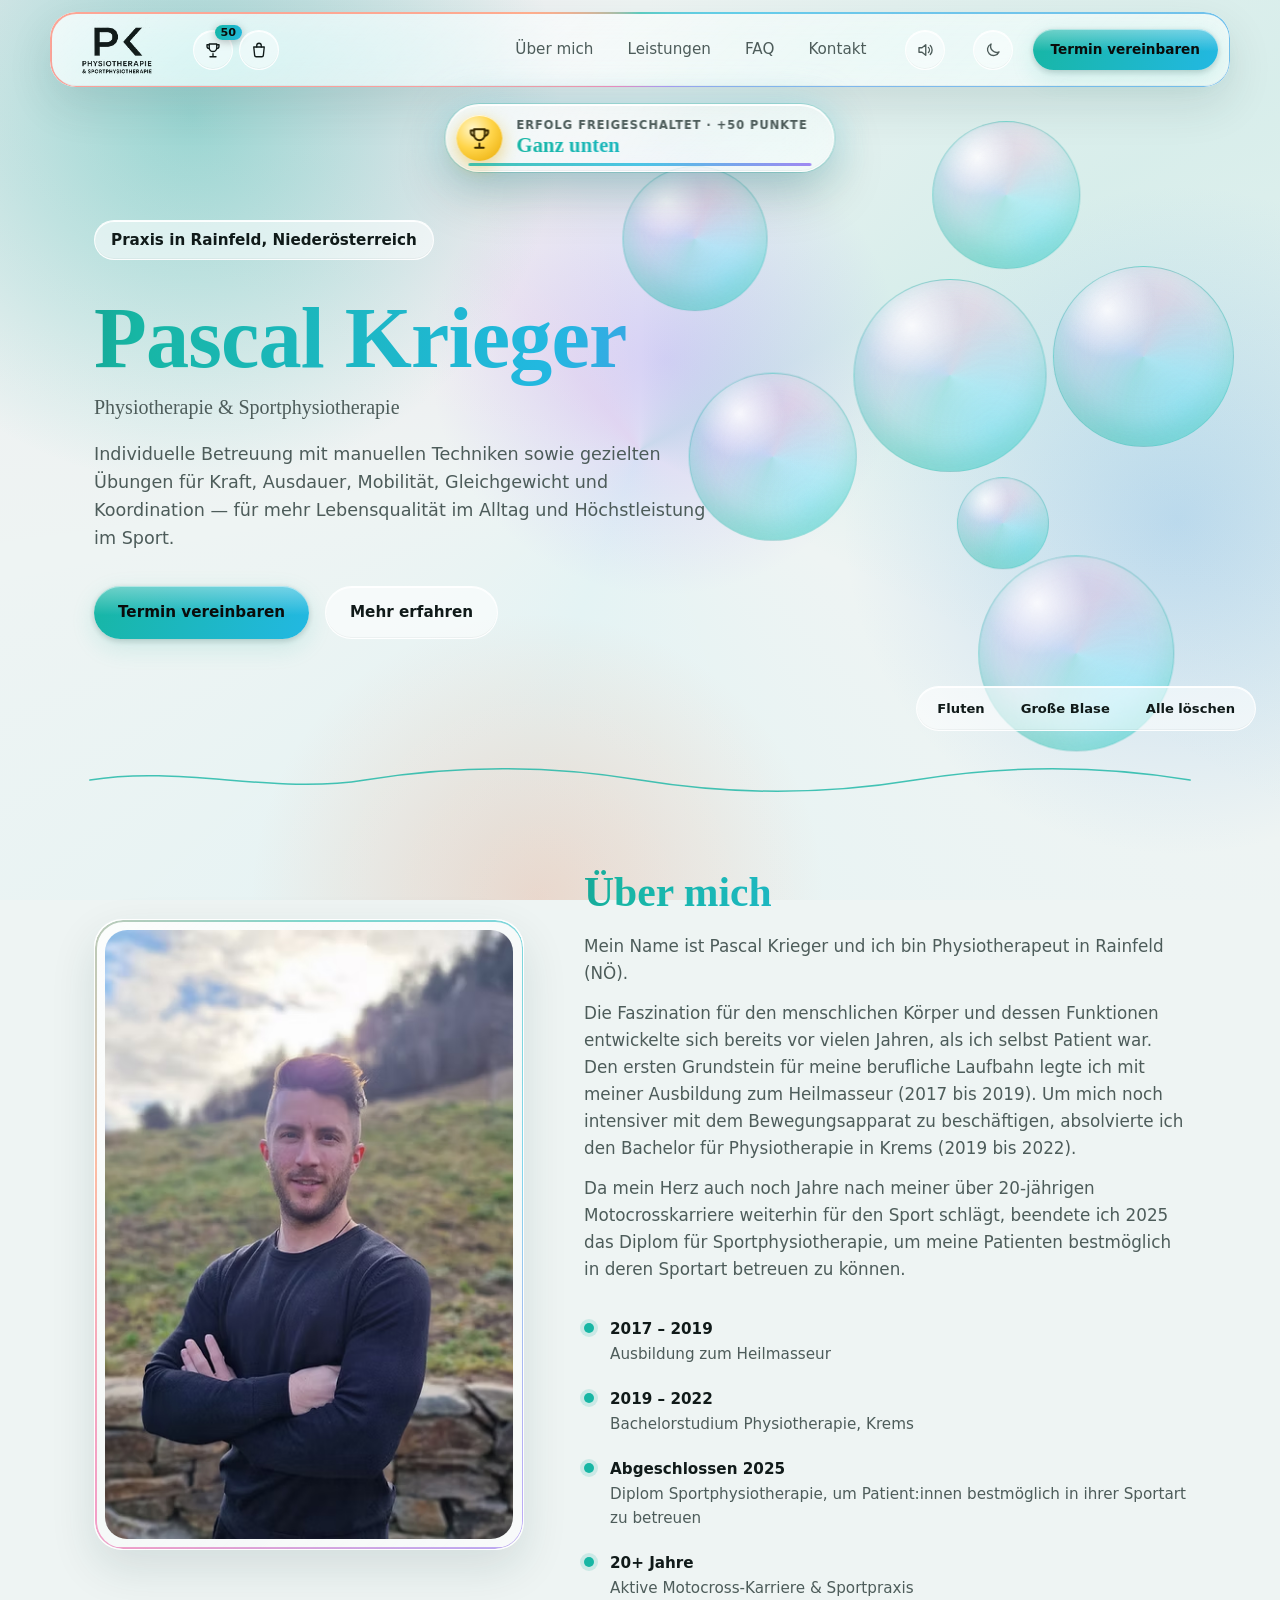
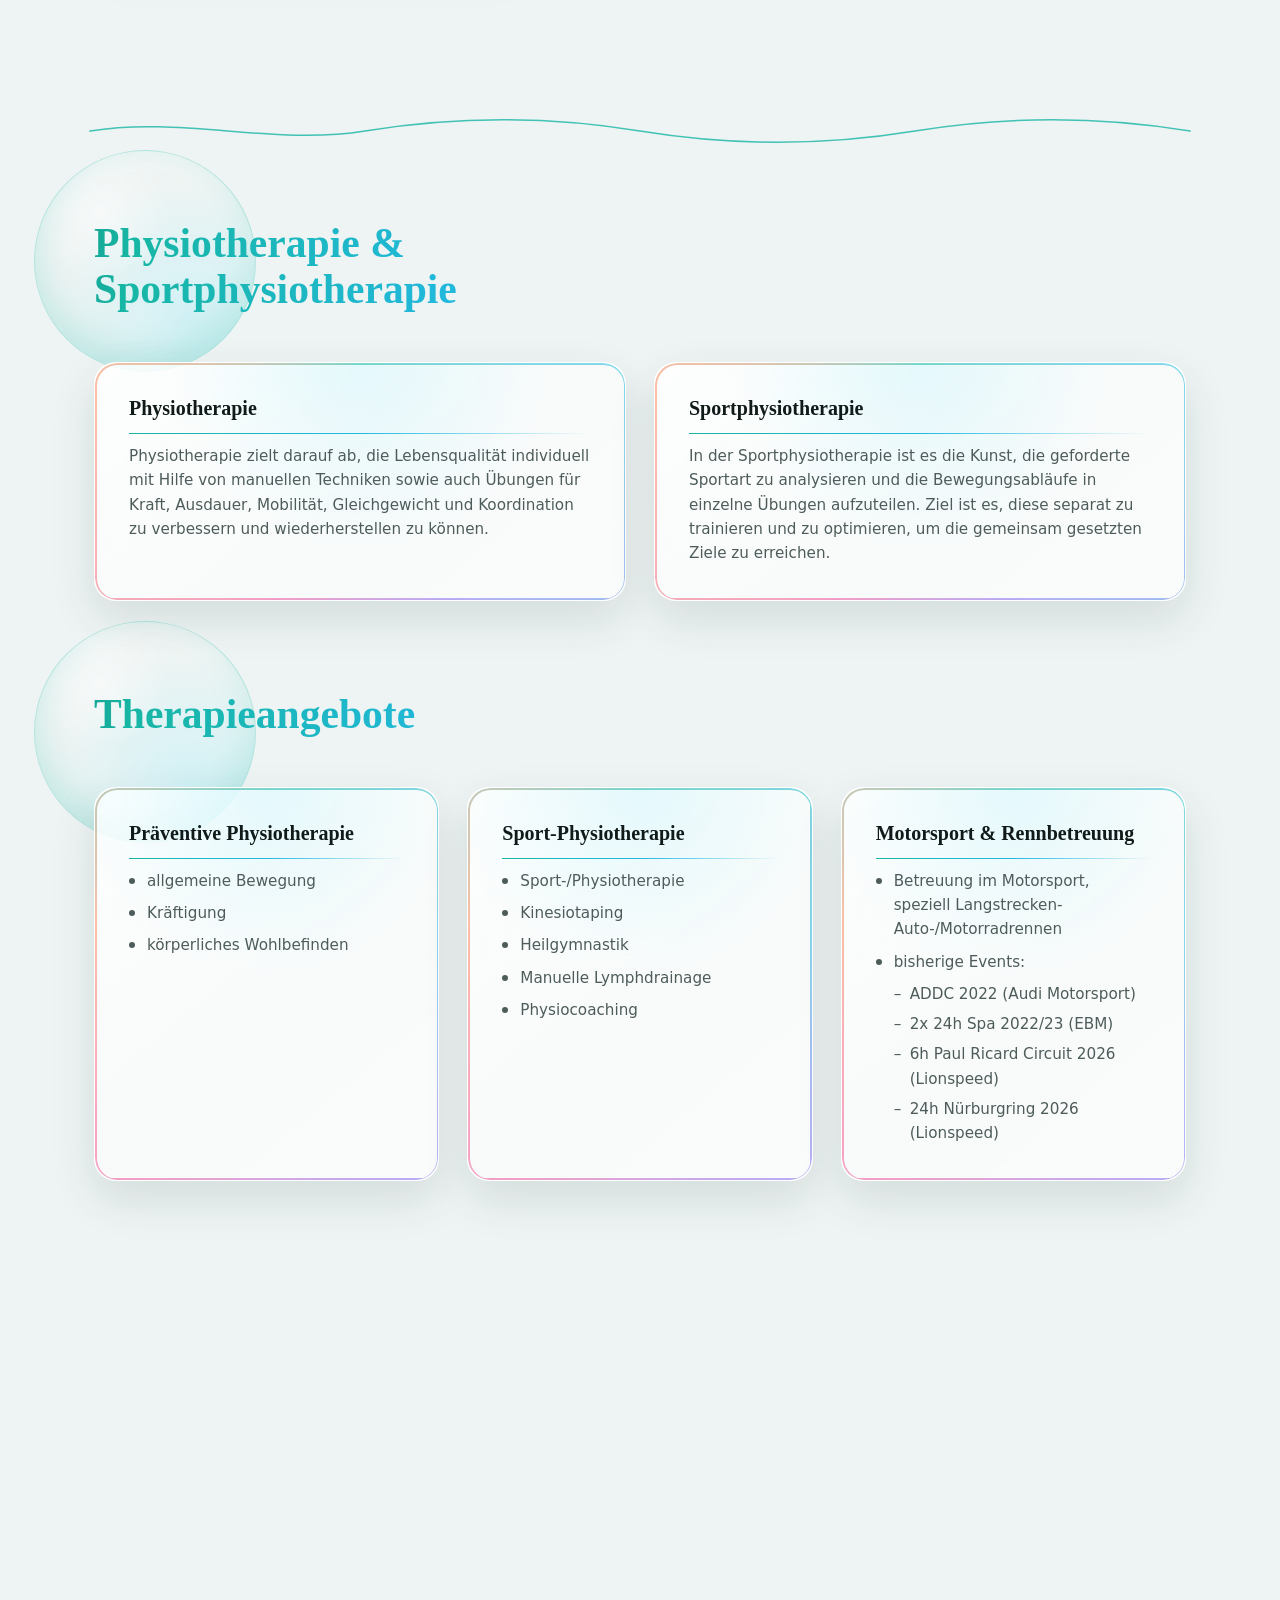
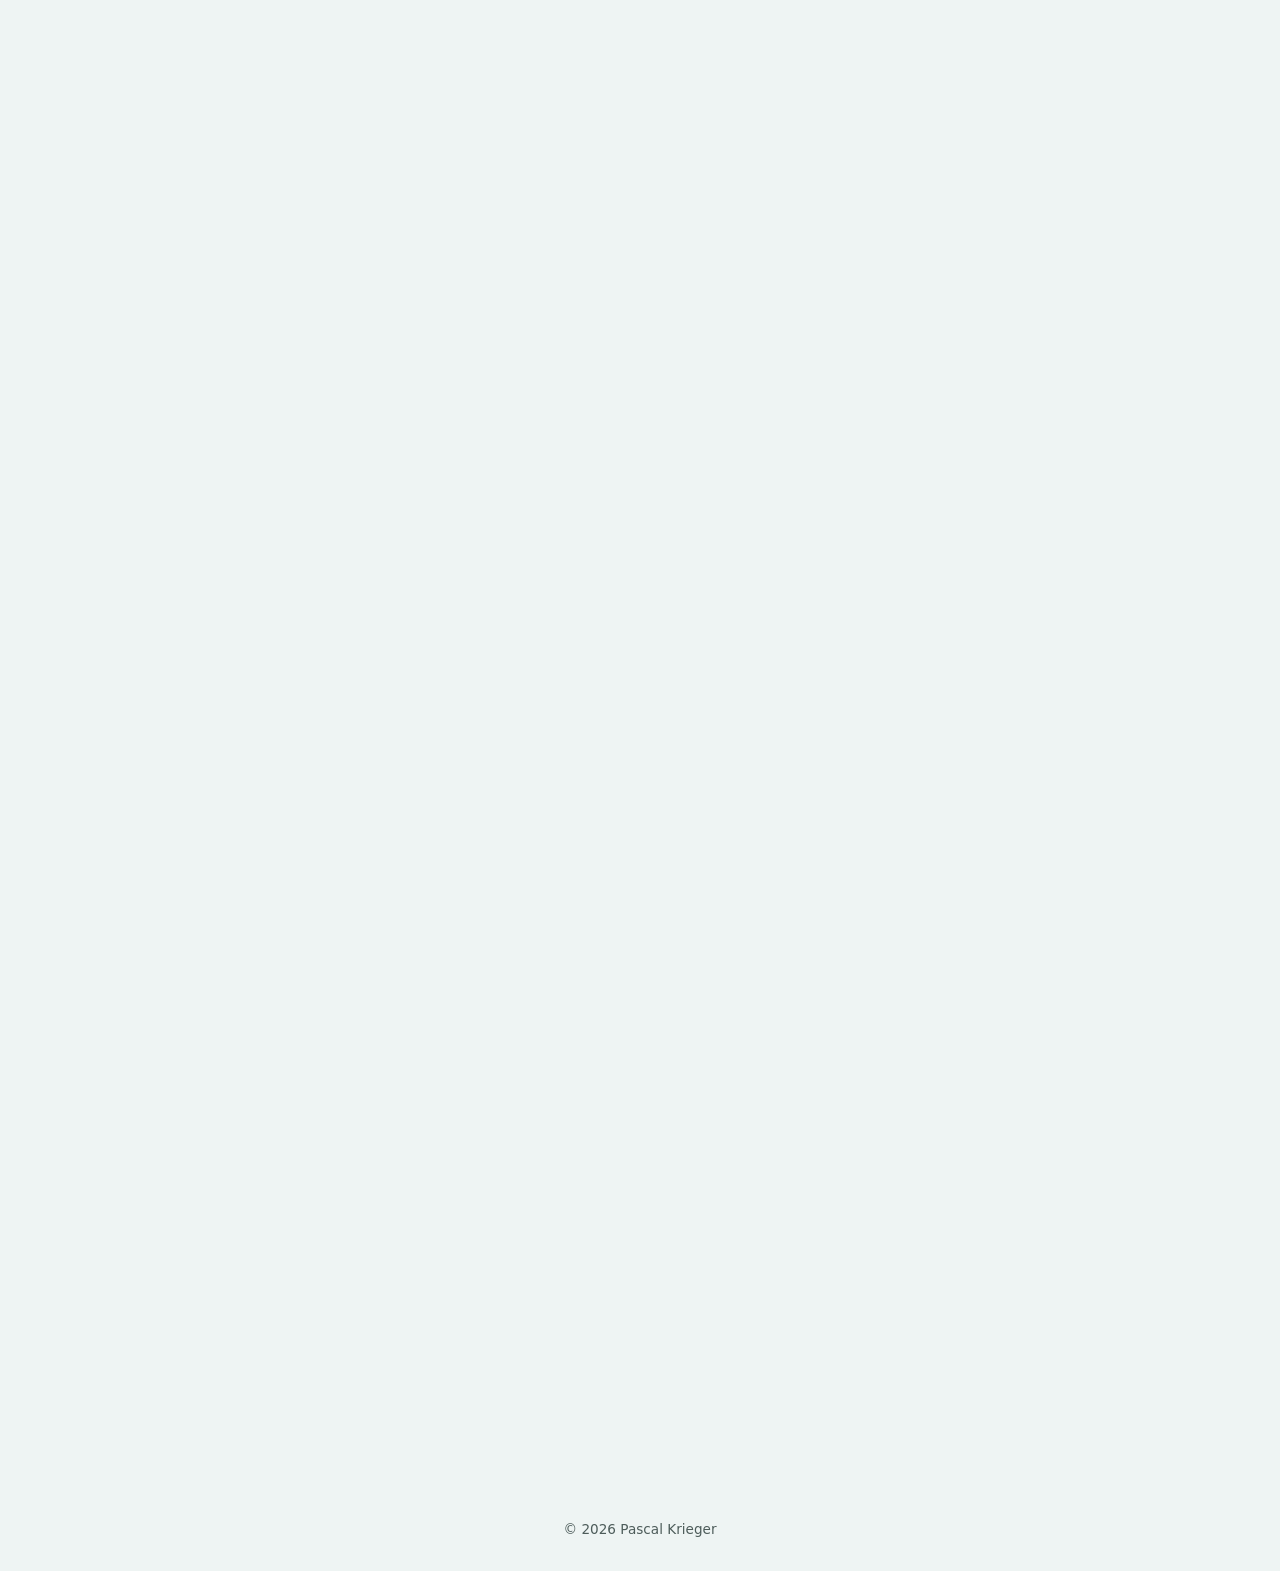
==== commit 01d03f4d: "Interne Testhilfe" ====
--- a/index.html
+++ b/index.html
@@ -25,7 +25,7 @@
 <link rel="preconnect" href="https://fonts.googleapis.com">
 <link rel="preconnect" href="https://fonts.gstatic.com" crossorigin>
 <link href="https://fonts.googleapis.com/css2?family=Source+Serif+4:opsz,wght@8..60,500;8..60,600&family=Public+Sans:wght@400;500;700&family=Literata:opsz,wght@7..72,500;7..72,600&family=Atkinson+Hyperlegible:wght@400;700&display=swap" rel="stylesheet">
-<link rel="stylesheet" href="style.css?v=24m">
+<link rel="stylesheet" href="style.css?v=24n">
 </head>
 <body>
 <div class="glass-bg" aria-hidden="true"><span></span><span></span><span></span></div>
@@ -150,12 +150,12 @@
 
 <script src="content.js"></script>
 <script src="script.js"></script>
-<script src="Assets/sounds/sounds-data.js?v=24m"></script>
-<script src="fx.js?v=24m"></script>
-<script src="shop.js?v=24m"></script>
-<script src="xp-explorer.js?v=24m"></script>
-<script src="xp-desktop.js?v=24m"></script>
-<script src="thock.js?v=24m"></script>
+<script src="Assets/sounds/sounds-data.js?v=24n"></script>
+<script src="fx.js?v=24n"></script>
+<script src="shop.js?v=24n"></script>
+<script src="xp-explorer.js?v=24n"></script>
+<script src="xp-desktop.js?v=24n"></script>
+<script src="thock.js?v=24n"></script>
 <script data-goatcounter="https://REPLACE_ME.goatcounter.com/count" async src="https://gc.zgo.at/count.js"></script>
 </body>
 </html>
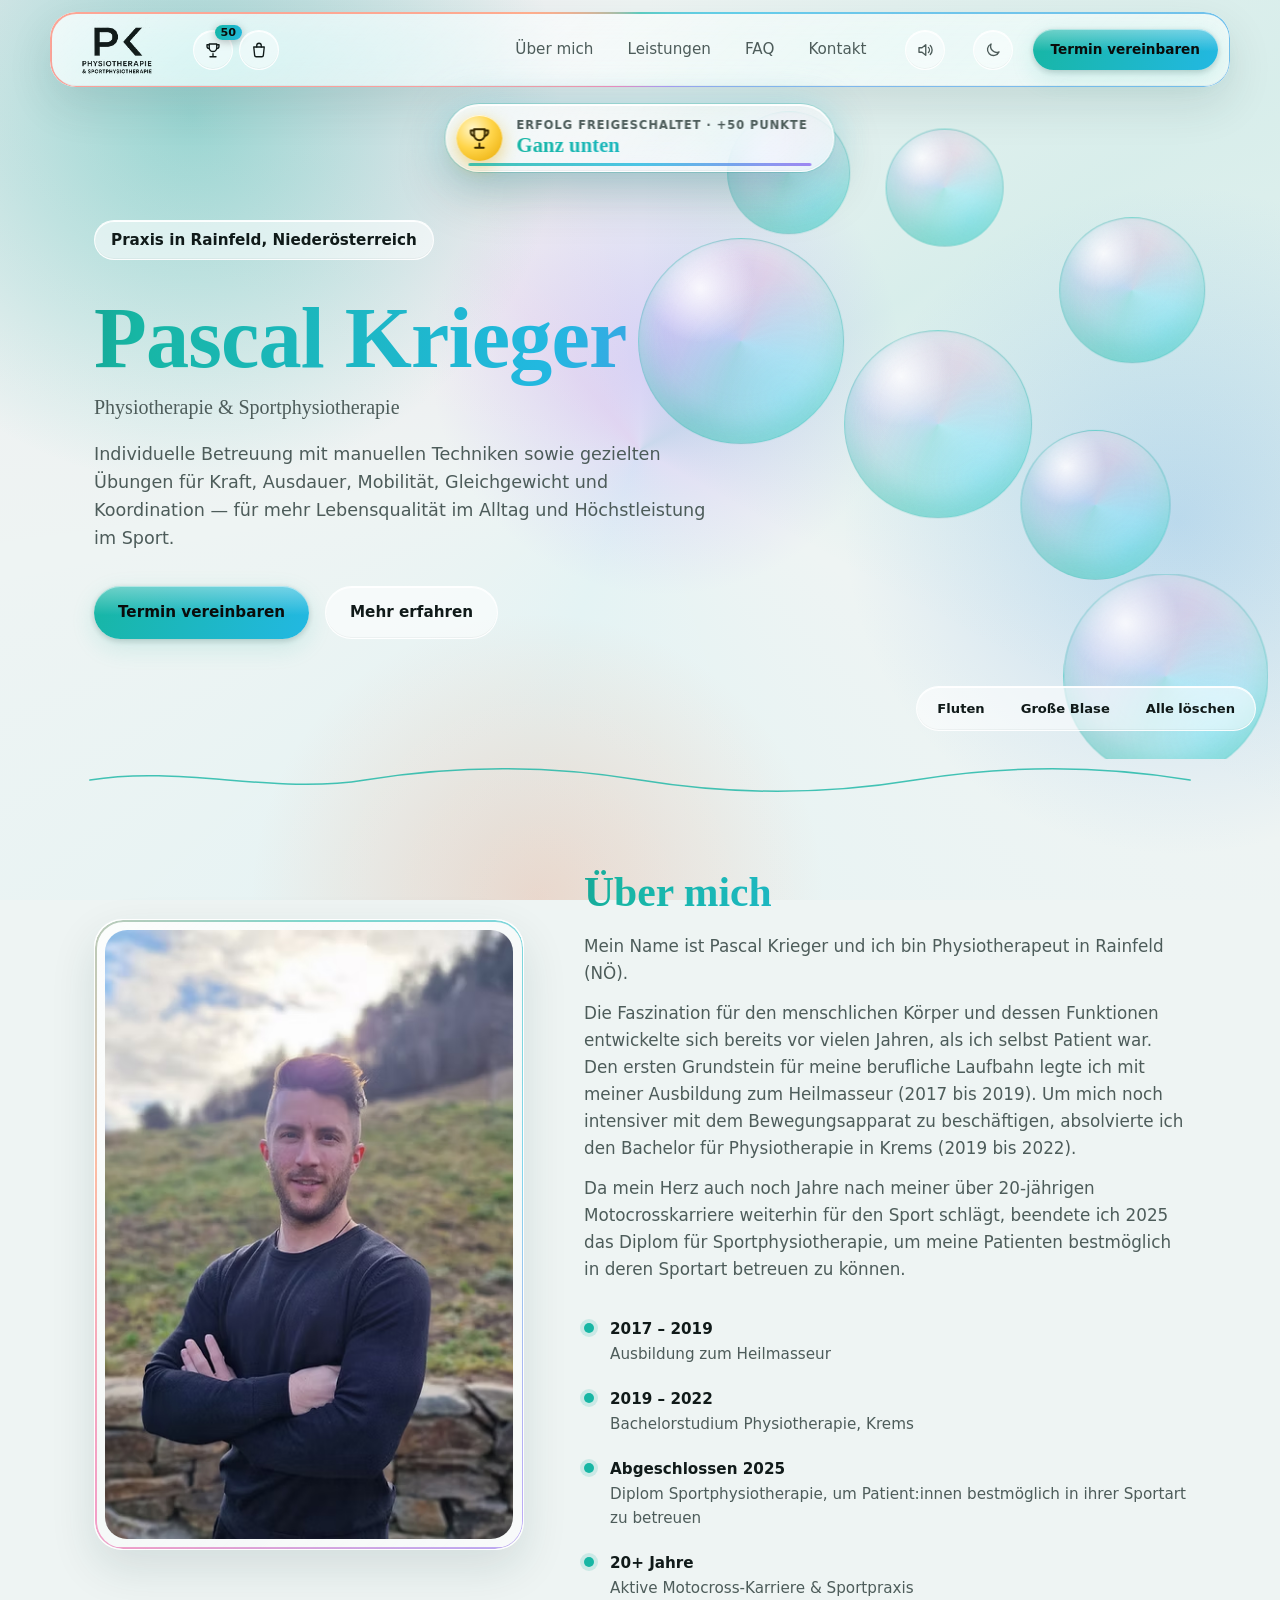
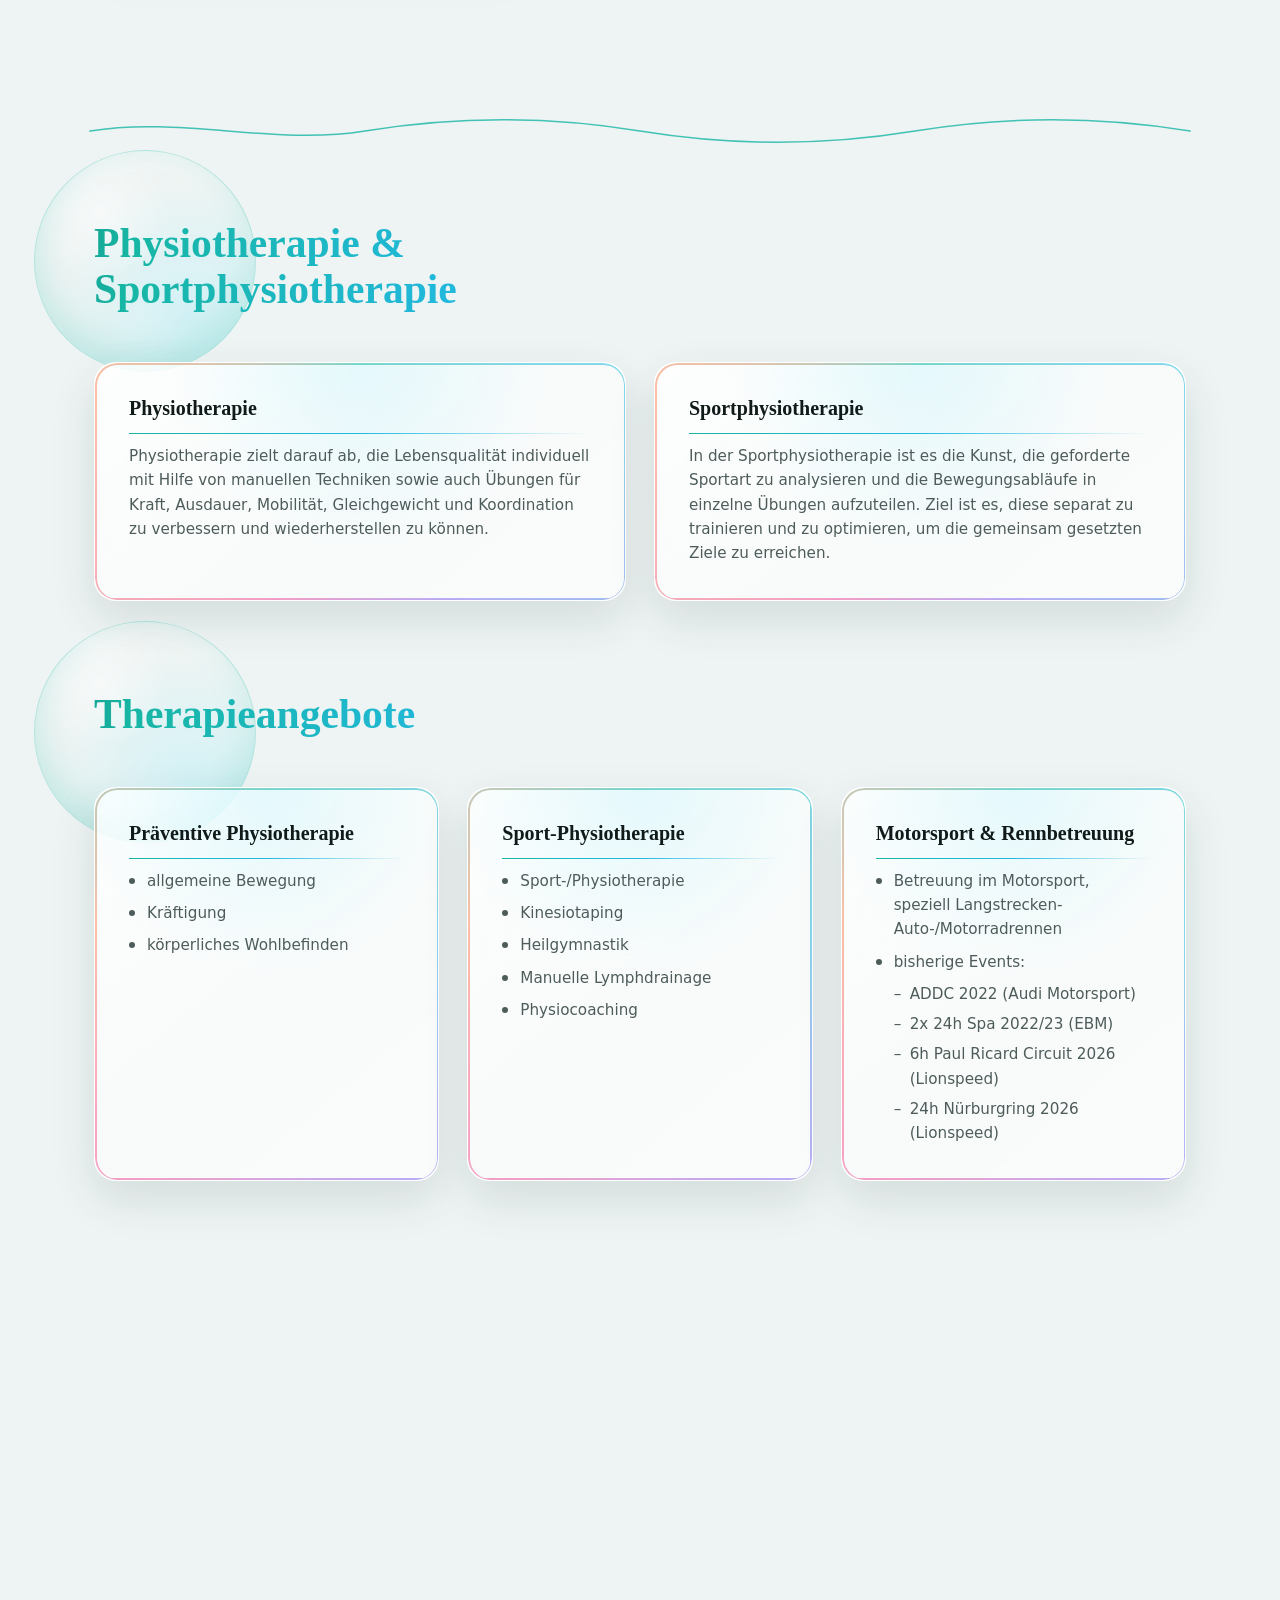
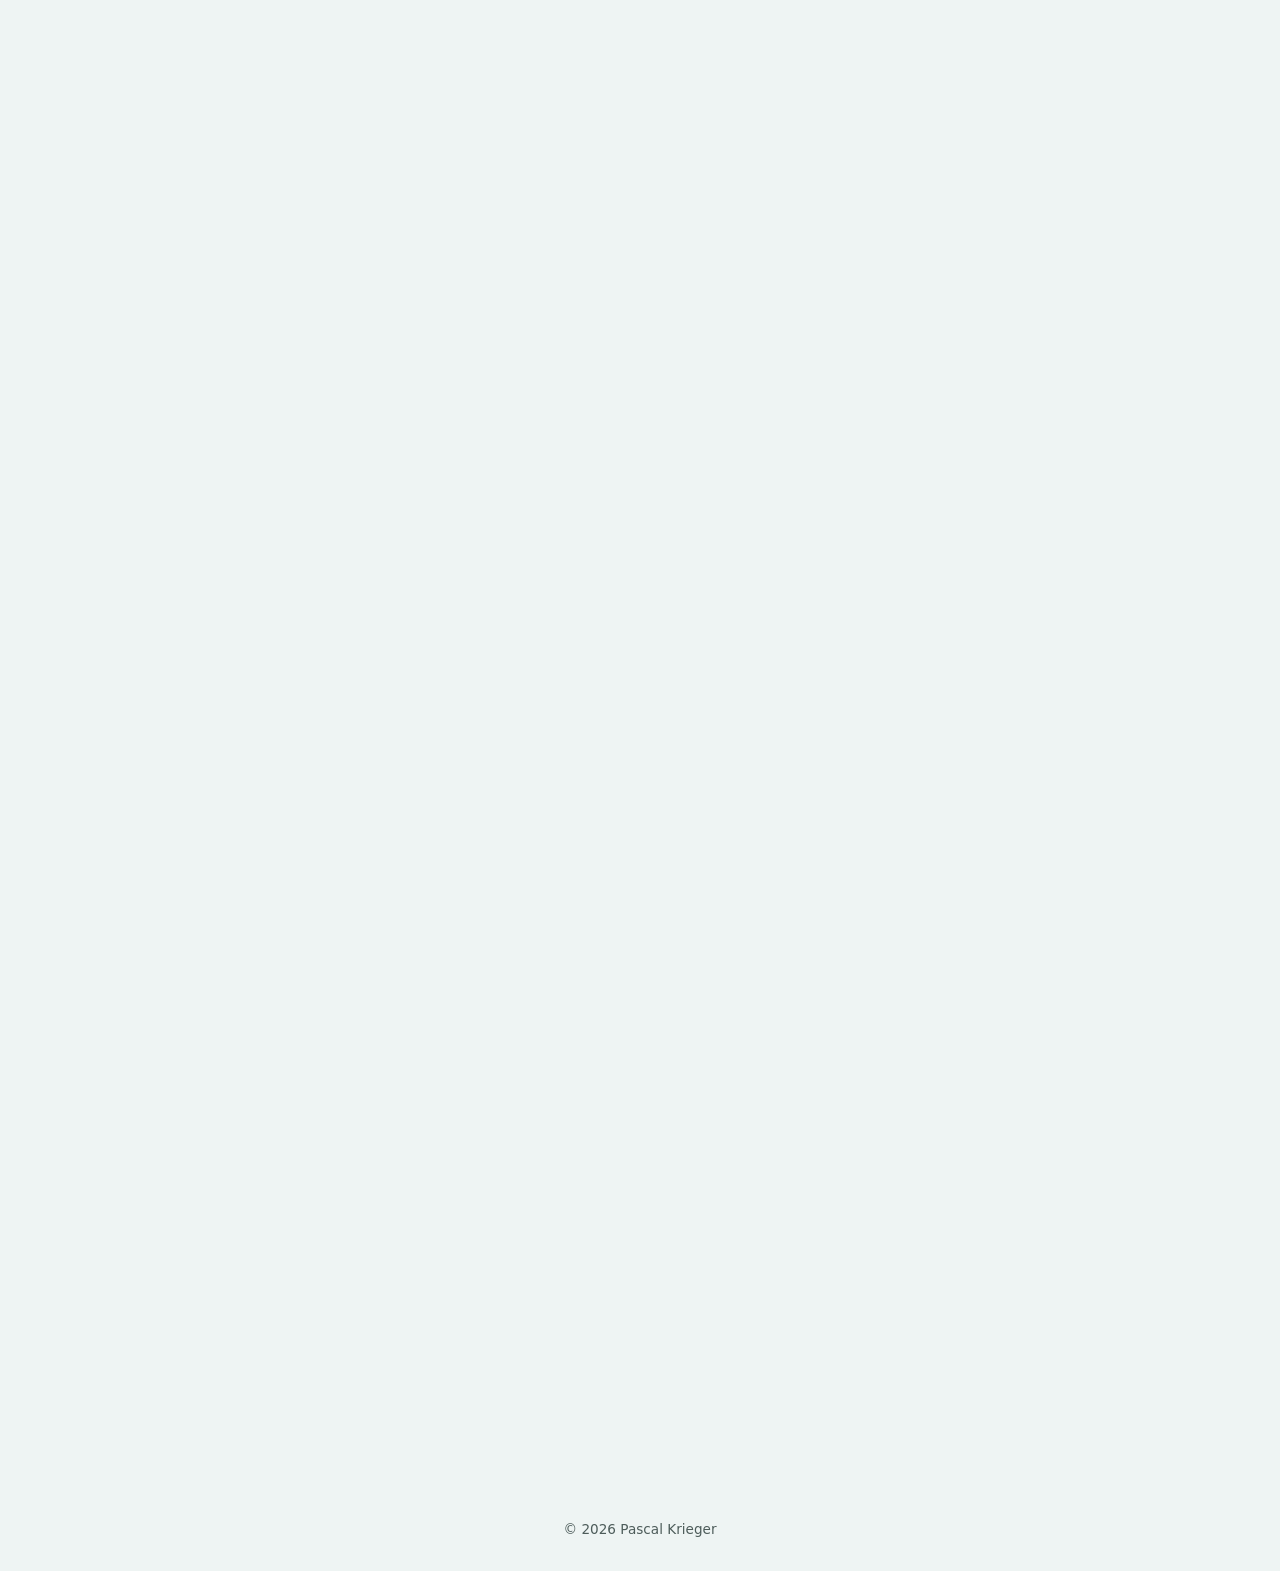
==== commit 3602d890: "XP-Taskleiste live, Erfolge überall sichtbar" ====
--- a/index.html
+++ b/index.html
@@ -25,7 +25,7 @@
 <link rel="preconnect" href="https://fonts.googleapis.com">
 <link rel="preconnect" href="https://fonts.gstatic.com" crossorigin>
 <link href="https://fonts.googleapis.com/css2?family=Source+Serif+4:opsz,wght@8..60,500;8..60,600&family=Public+Sans:wght@400;500;700&family=Literata:opsz,wght@7..72,500;7..72,600&family=Atkinson+Hyperlegible:wght@400;700&display=swap" rel="stylesheet">
-<link rel="stylesheet" href="style.css?v=24n">
+<link rel="stylesheet" href="style.css?v=24o">
 </head>
 <body>
 <div class="glass-bg" aria-hidden="true"><span></span><span></span><span></span></div>
@@ -150,12 +150,12 @@
 
 <script src="content.js"></script>
 <script src="script.js"></script>
-<script src="Assets/sounds/sounds-data.js?v=24n"></script>
-<script src="fx.js?v=24n"></script>
-<script src="shop.js?v=24n"></script>
-<script src="xp-explorer.js?v=24n"></script>
-<script src="xp-desktop.js?v=24n"></script>
-<script src="thock.js?v=24n"></script>
+<script src="Assets/sounds/sounds-data.js?v=24o"></script>
+<script src="fx.js?v=24o"></script>
+<script src="shop.js?v=24o"></script>
+<script src="xp-explorer.js?v=24o"></script>
+<script src="xp-desktop.js?v=24o"></script>
+<script src="thock.js?v=24o"></script>
 <script data-goatcounter="https://REPLACE_ME.goatcounter.com/count" async src="https://gc.zgo.at/count.js"></script>
 </body>
 </html>
--- a/style.css
+++ b/style.css
@@ -3598,3 +3598,32 @@
 .xpw-cmd-line { display: flex; gap: 0; padding: 0 6px 6px; color: #c0c0c0; font: 13px "Lucida Console", "Courier New", monospace; }
 .xpw-cmd-line input { flex: 1; min-width: 0; border: 0; outline: none; background: none; color: #c0c0c0; font: inherit; caret-color: #c0c0c0; }
 .xpw-run-row { display: flex; align-items: center; gap: 8px; }
+
+/* Erfolge immer sichtbar, auch auf dem XP-Desktop und über Fenstern */
+.xp-site-hidden .fx-achievement { display: flex !important; }
+.fx-achievement, .fx-flash { z-index: 6000; }
+.fx-ach-overlay { z-index: 5500; }
+.kb-overlay { z-index: 5400; }
+
+/* XP-Taskleiste: ein Knopf pro offenem Fenster */
+.xp-tasks { display: flex; gap: 3px; margin-left: 3px; min-width: 0; flex: 1; overflow: hidden; }
+.xp-task-btn, .theme-xp .xp-task {
+  flex: 0 1 160px;
+  min-width: 40px;
+  height: 26px;
+  padding: 0 10px;
+  border: 0;
+  border-radius: 3px;
+  background: linear-gradient(180deg, #3c81f3, #2a6be0);
+  box-shadow: inset 0 1px 0 rgba(255, 255, 255, .3), inset 0 -1px 0 rgba(0, 0, 0, .25);
+  color: #fff;
+  font: 11px Tahoma, sans-serif;
+  text-align: left;
+  white-space: nowrap;
+  overflow: hidden;
+  text-overflow: ellipsis;
+  cursor: pointer;
+}
+.xp-task-btn.is-active, .theme-xp .xp-task.is-active { background: linear-gradient(180deg, #1e52c4, #1941a5); box-shadow: inset 1px 1px 3px rgba(0, 0, 0, .5); }
+.xp-task-btn.is-min { opacity: .85; }
+.xpw.is-min { display: none; }
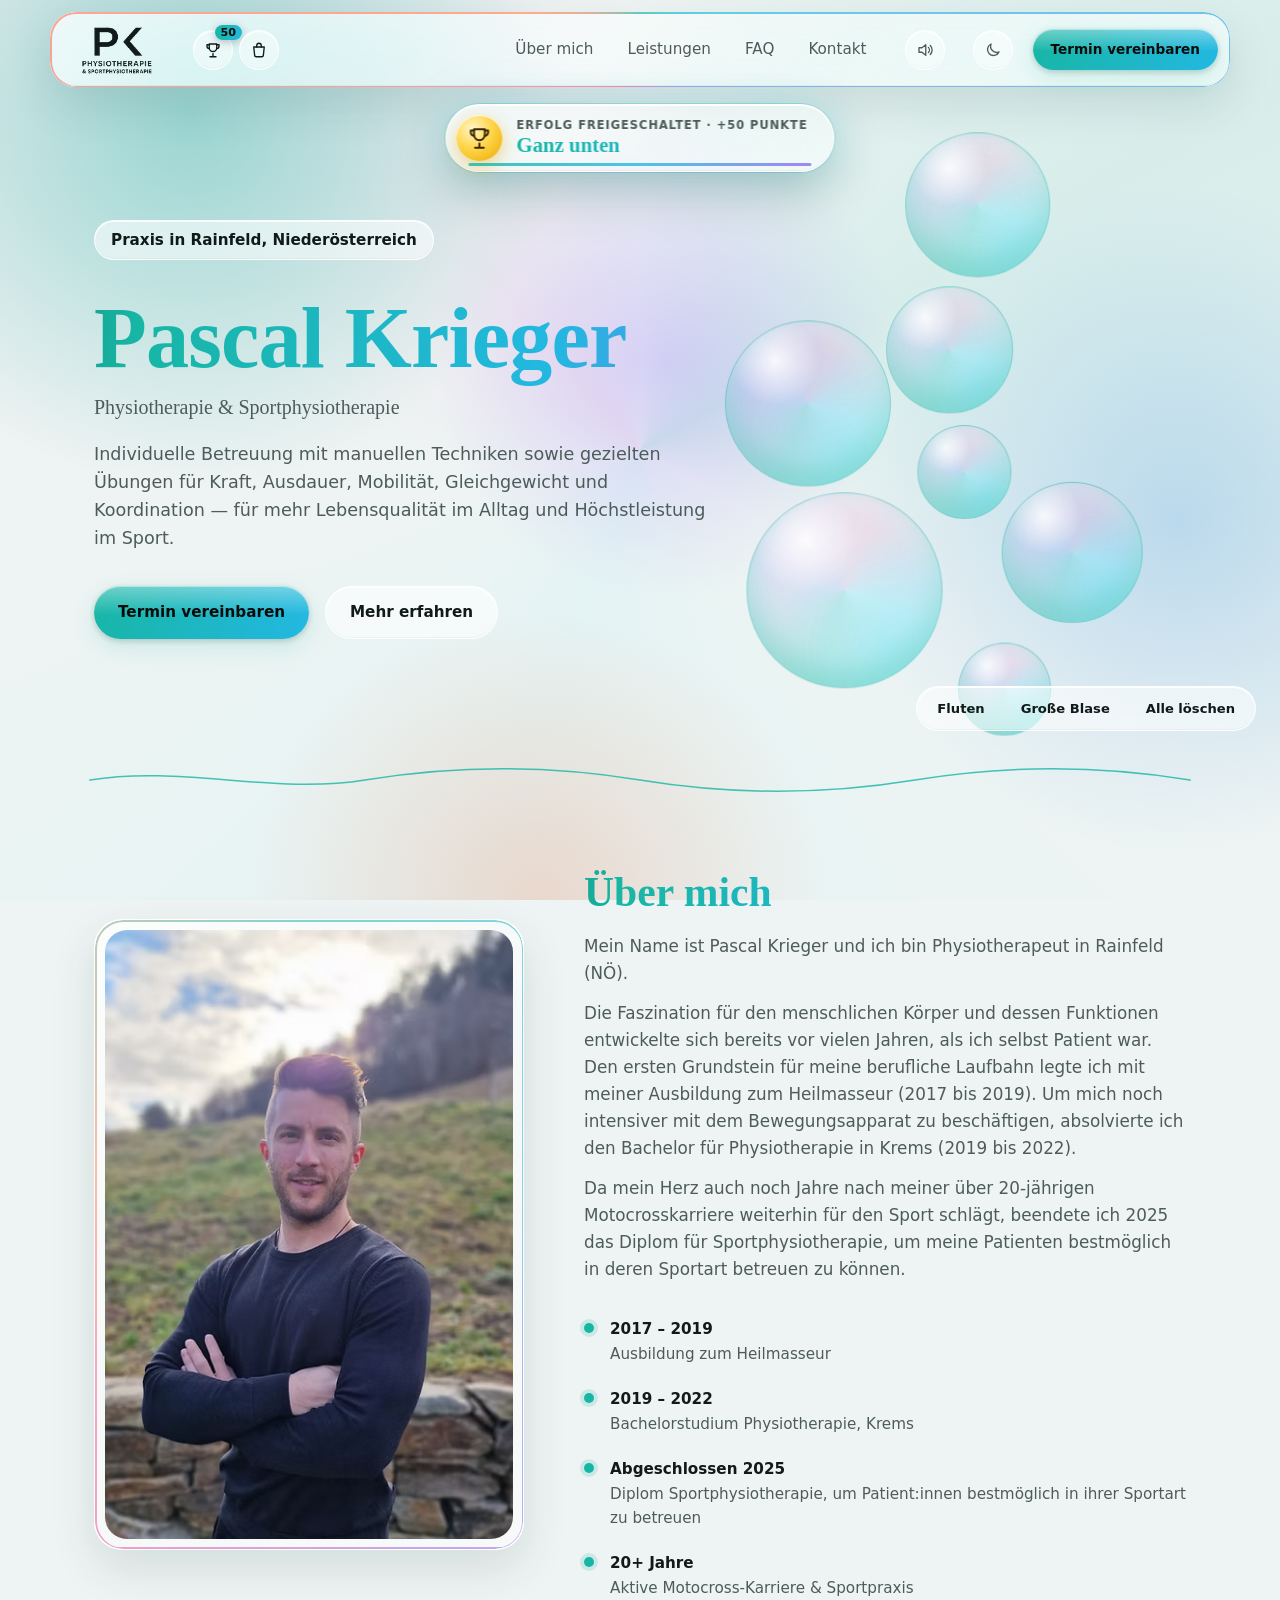
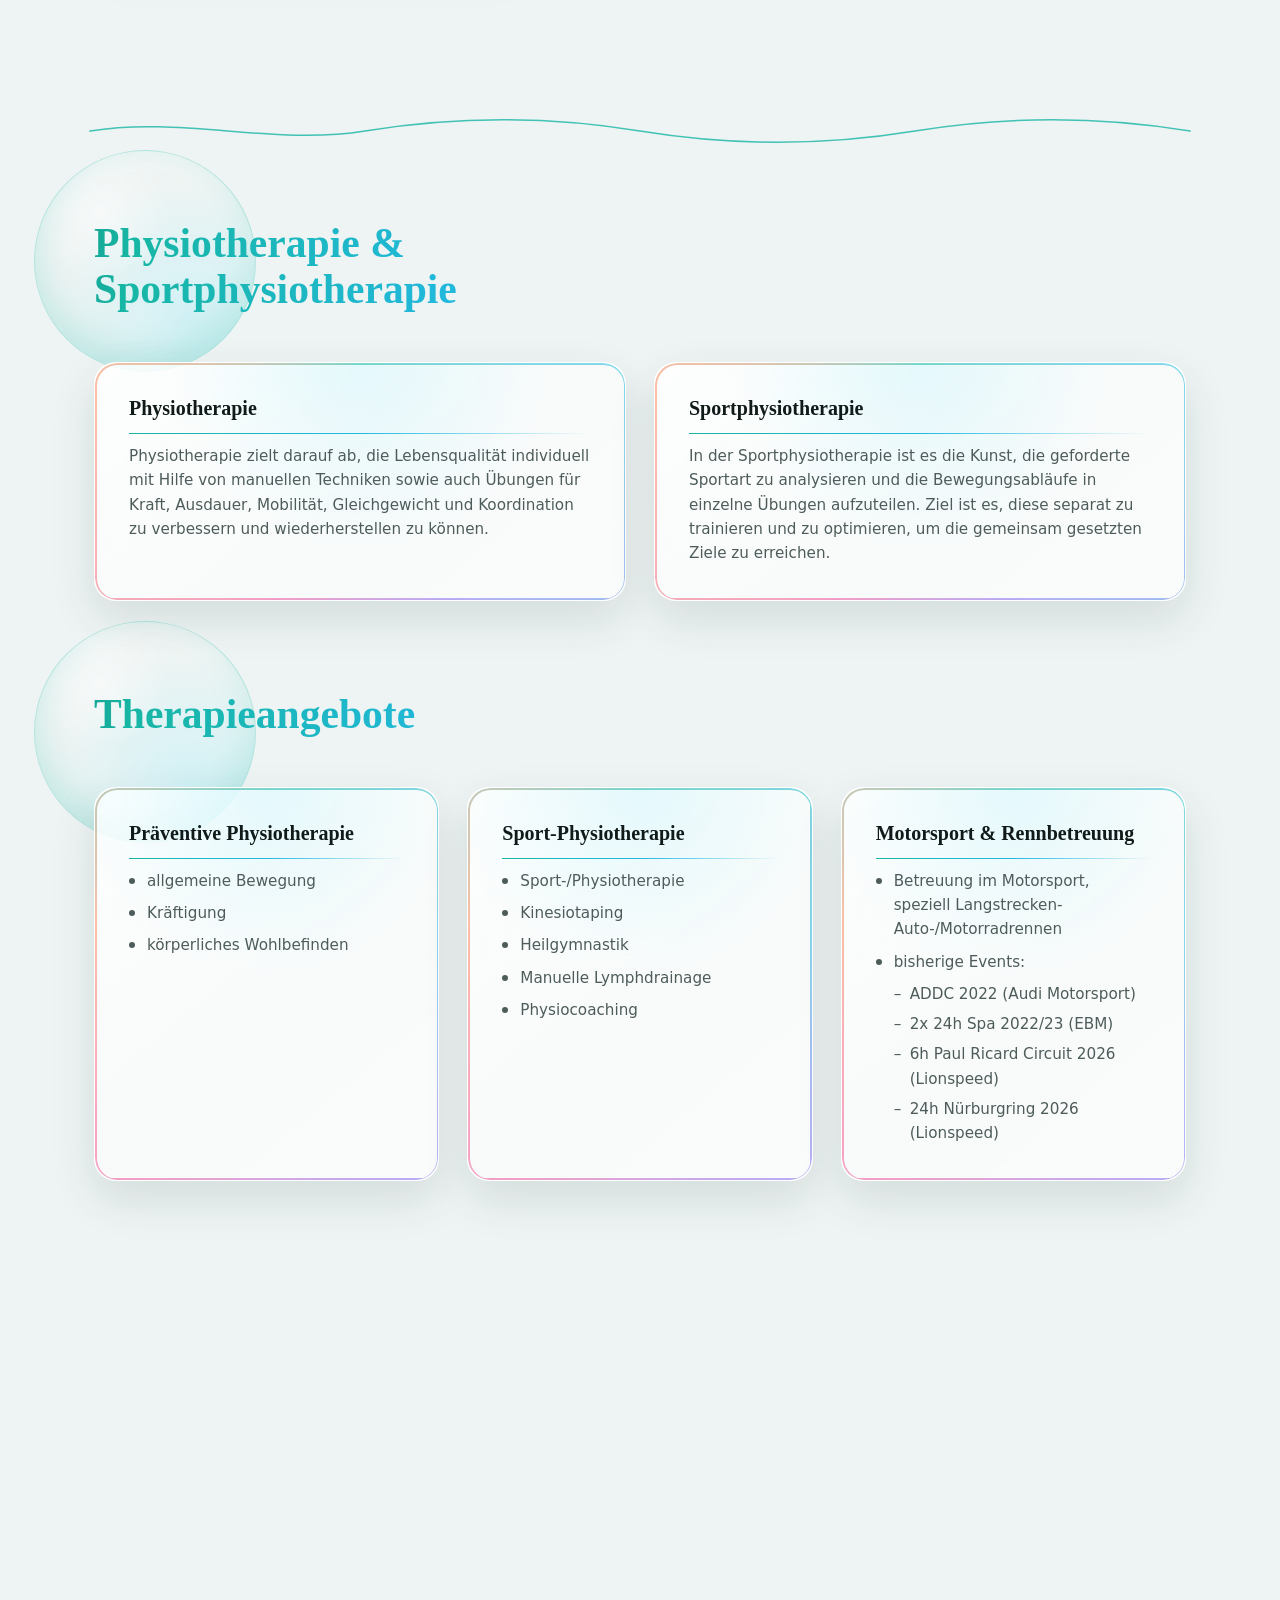
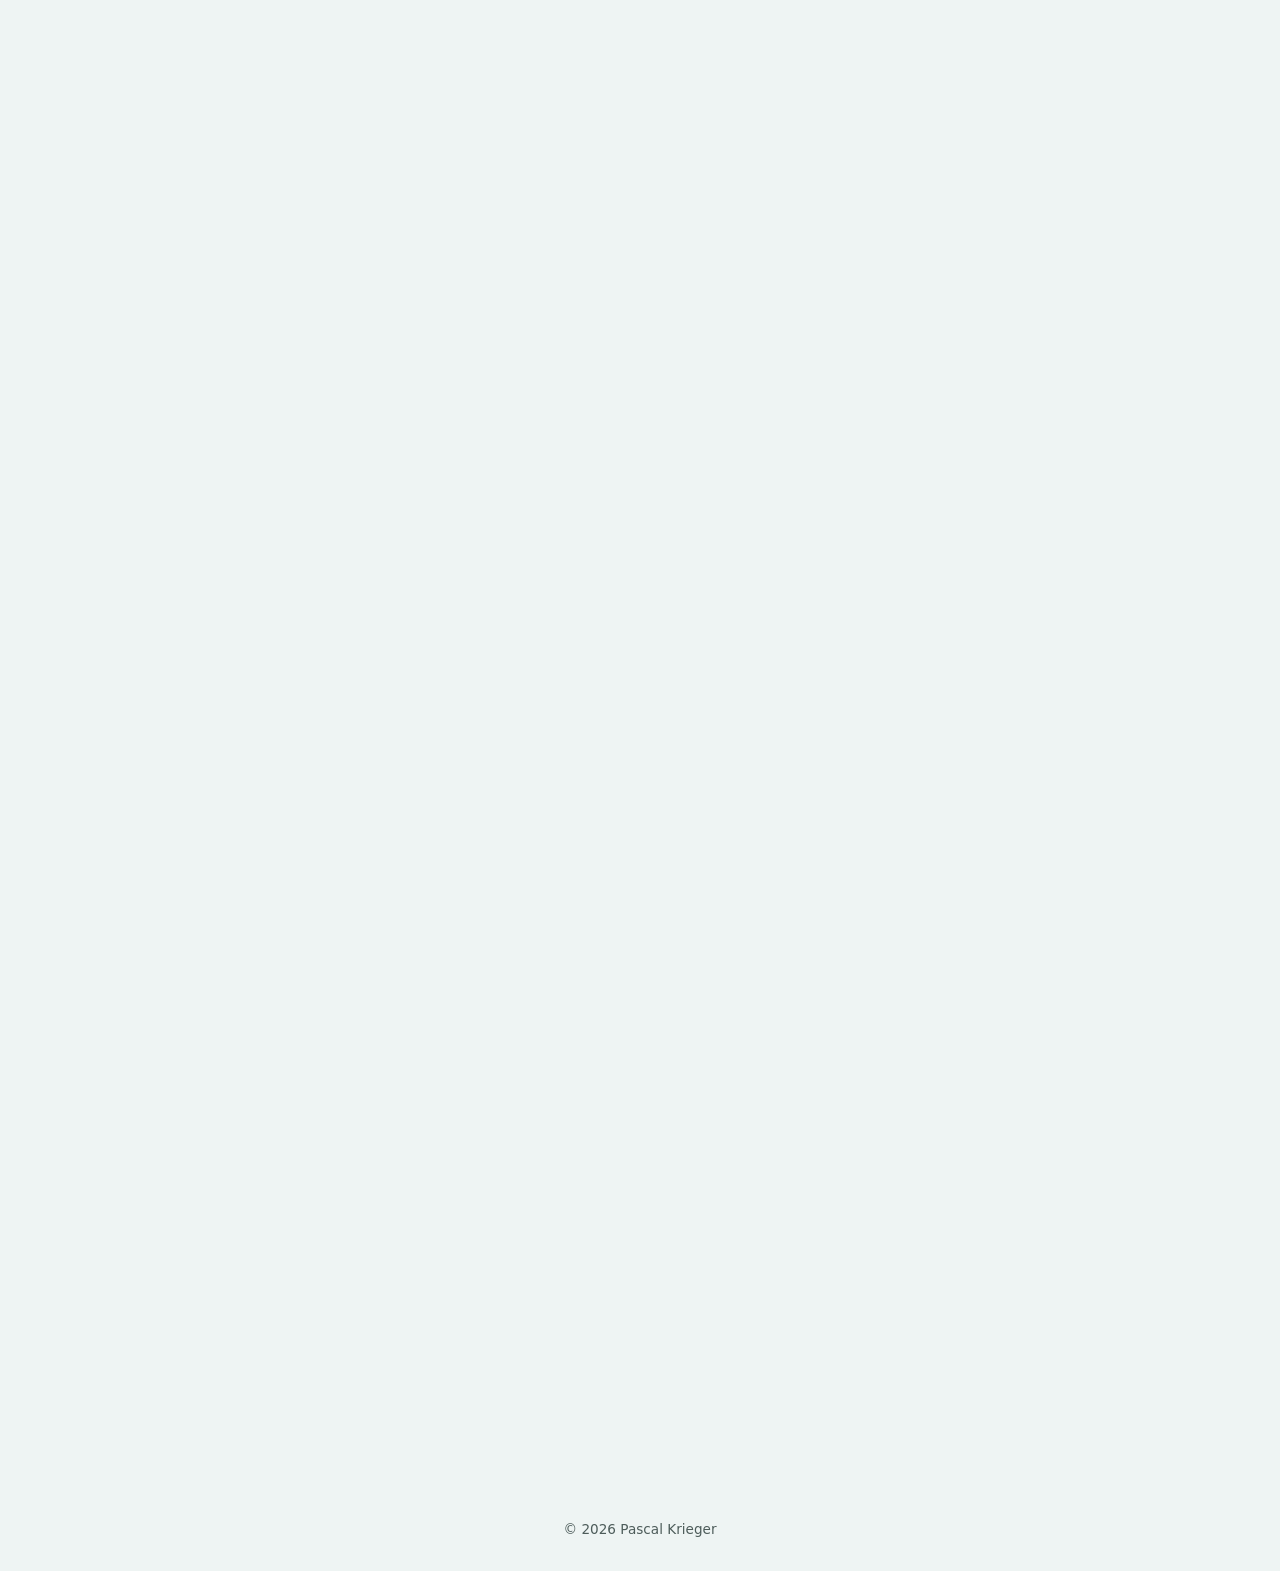
==== commit 515e6e92: "XP-Rätsel leichter" ====
--- a/index.html
+++ b/index.html
@@ -25,7 +25,7 @@
 <link rel="preconnect" href="https://fonts.googleapis.com">
 <link rel="preconnect" href="https://fonts.gstatic.com" crossorigin>
 <link href="https://fonts.googleapis.com/css2?family=Source+Serif+4:opsz,wght@8..60,500;8..60,600&family=Public+Sans:wght@400;500;700&family=Literata:opsz,wght@7..72,500;7..72,600&family=Atkinson+Hyperlegible:wght@400;700&display=swap" rel="stylesheet">
-<link rel="stylesheet" href="style.css?v=24o">
+<link rel="stylesheet" href="style.css?v=24p">
 </head>
 <body>
 <div class="glass-bg" aria-hidden="true"><span></span><span></span><span></span></div>
@@ -150,12 +150,12 @@
 
 <script src="content.js"></script>
 <script src="script.js"></script>
-<script src="Assets/sounds/sounds-data.js?v=24o"></script>
-<script src="fx.js?v=24o"></script>
-<script src="shop.js?v=24o"></script>
-<script src="xp-explorer.js?v=24o"></script>
-<script src="xp-desktop.js?v=24o"></script>
-<script src="thock.js?v=24o"></script>
+<script src="Assets/sounds/sounds-data.js?v=24p"></script>
+<script src="fx.js?v=24p"></script>
+<script src="shop.js?v=24p"></script>
+<script src="xp-explorer.js?v=24p"></script>
+<script src="xp-desktop.js?v=24p"></script>
+<script src="thock.js?v=24p"></script>
 <script data-goatcounter="https://REPLACE_ME.goatcounter.com/count" async src="https://gc.zgo.at/count.js"></script>
 </body>
 </html>
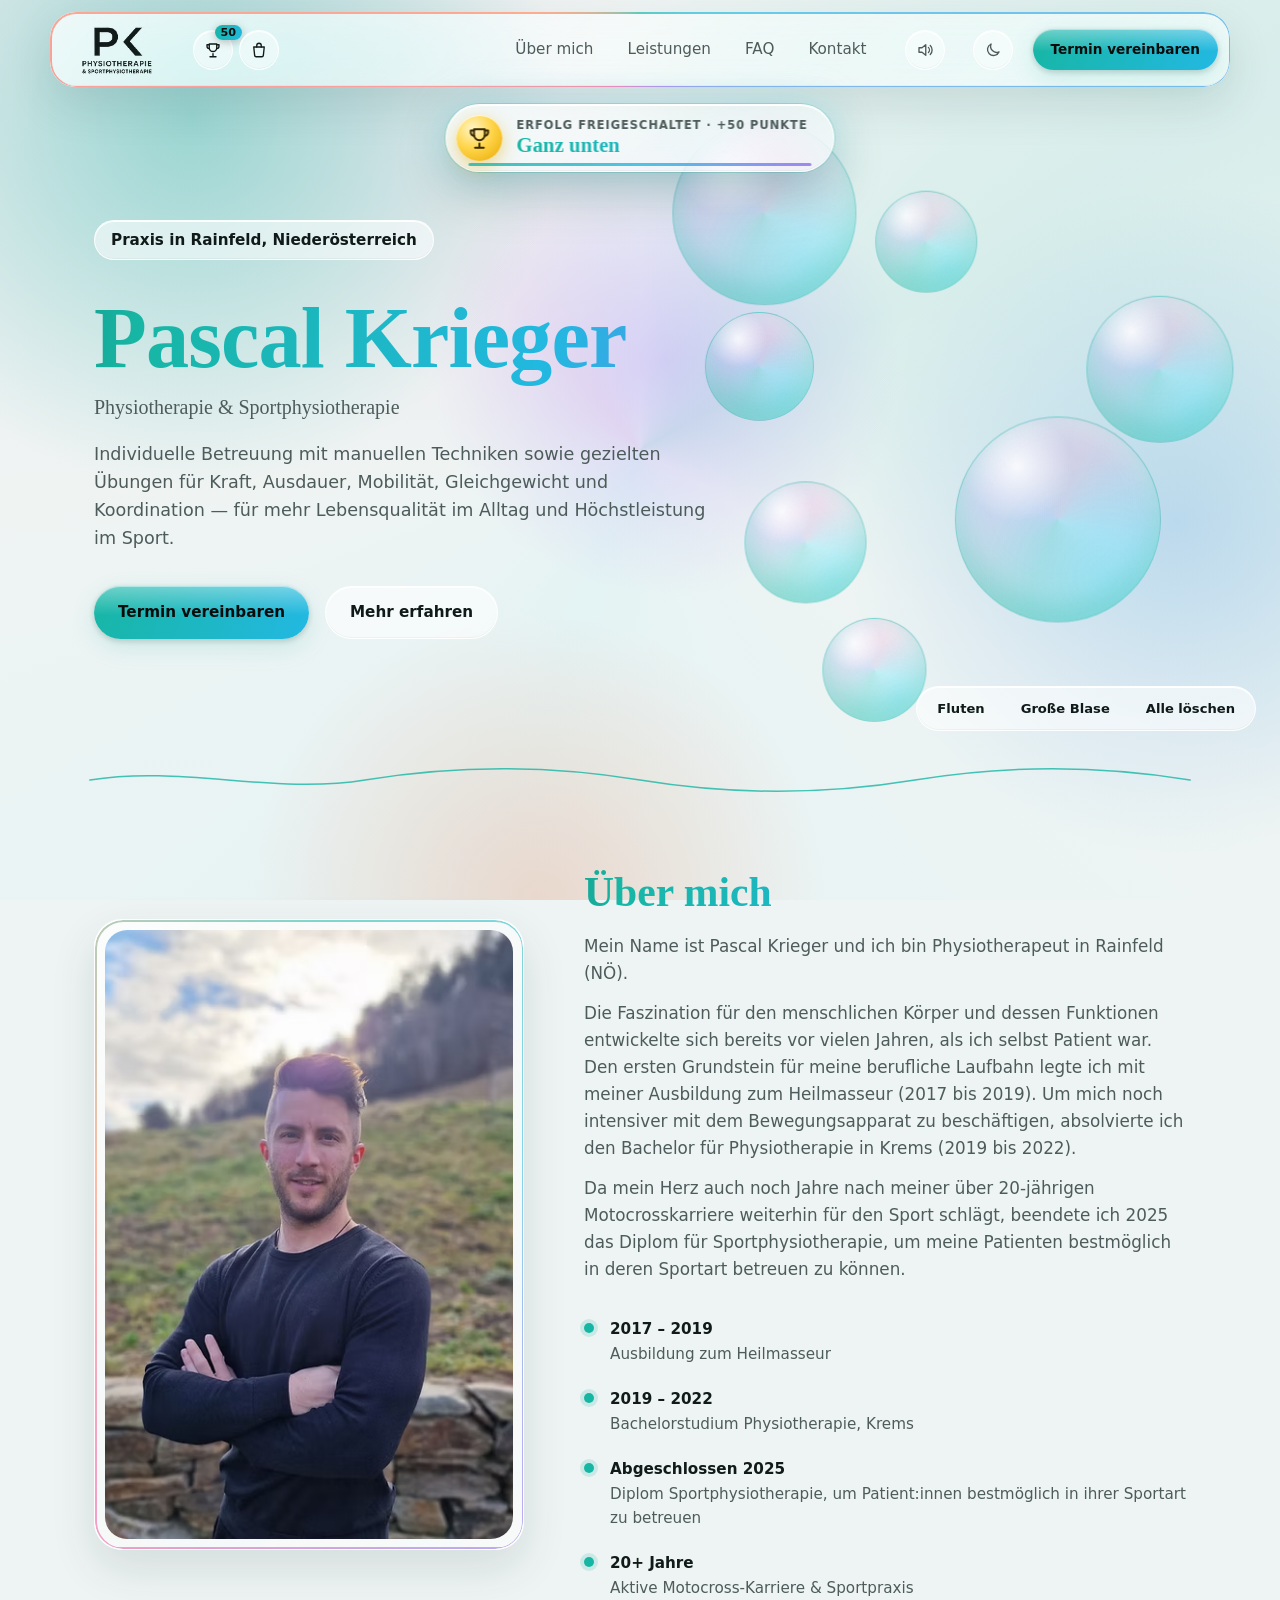
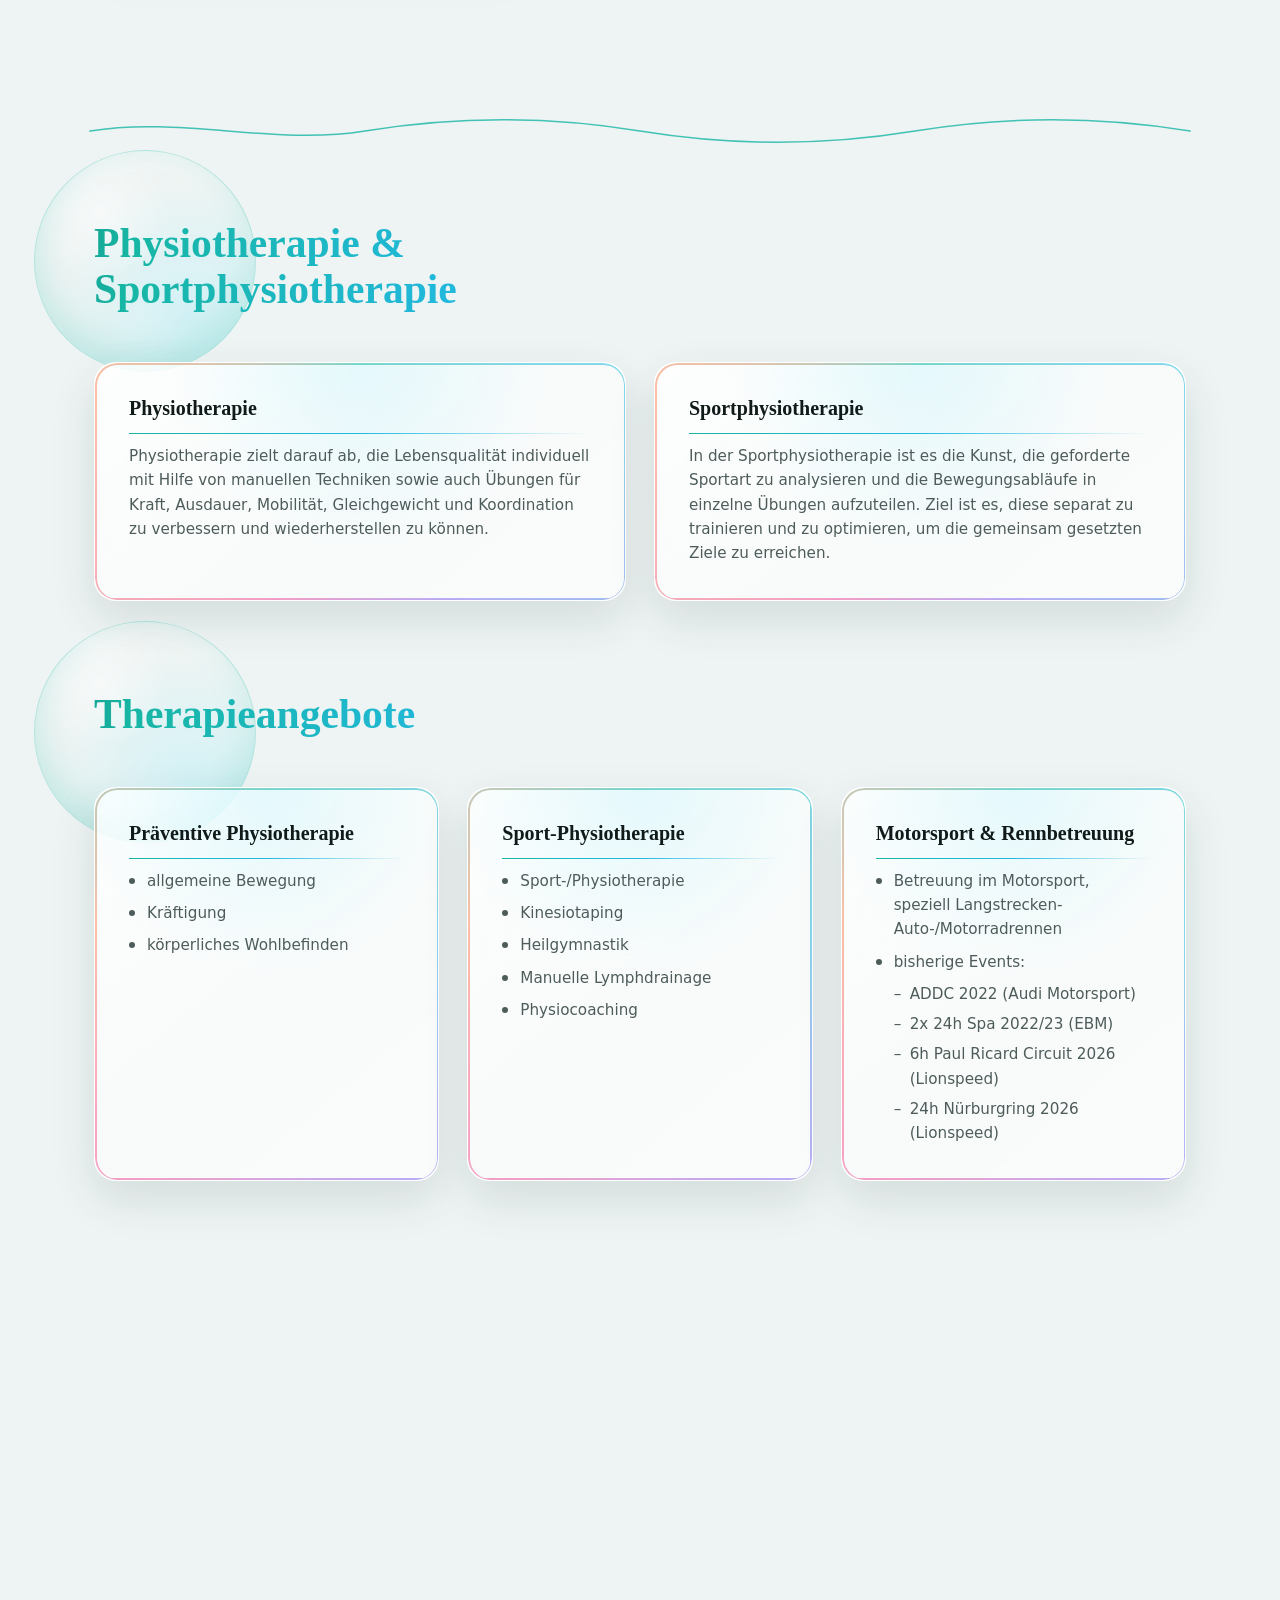
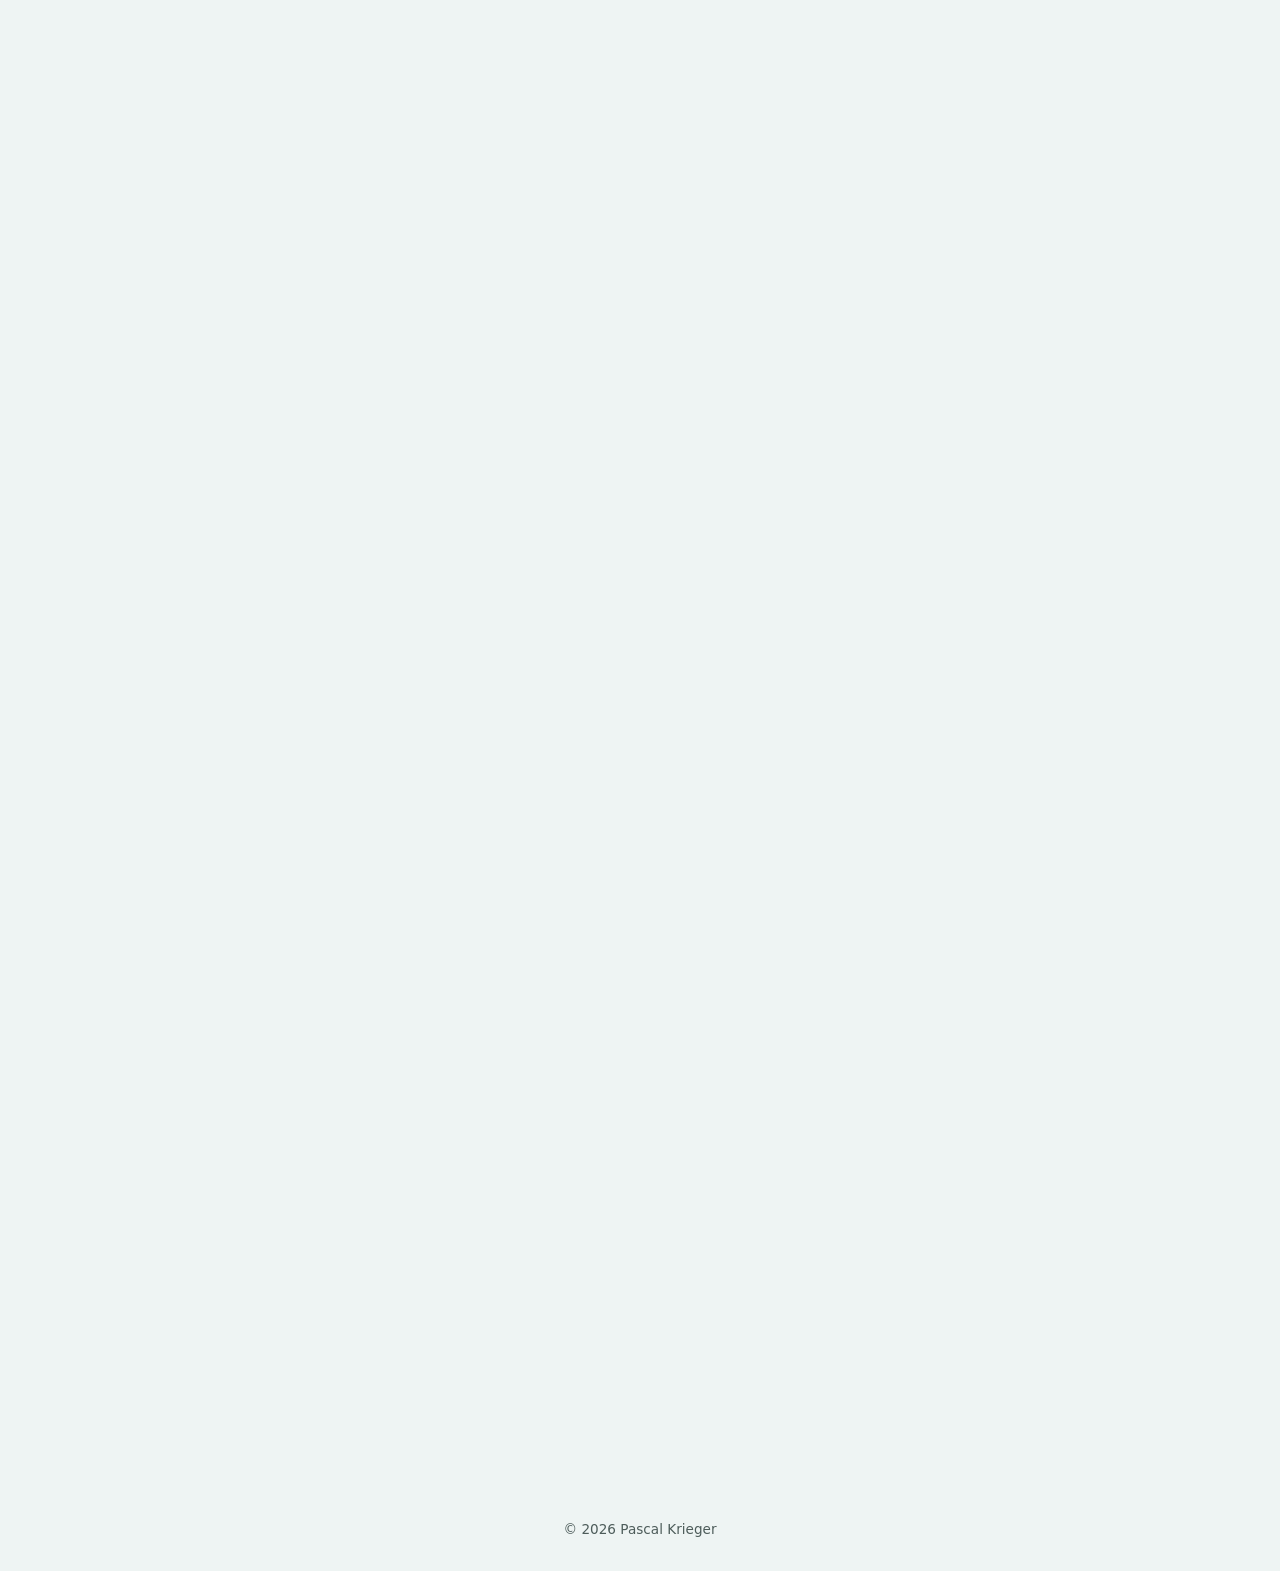
==== commit 4d486ef8: "Admin-Hinweis rätselhafter" ====
--- a/index.html
+++ b/index.html
@@ -25,7 +25,7 @@
 <link rel="preconnect" href="https://fonts.googleapis.com">
 <link rel="preconnect" href="https://fonts.gstatic.com" crossorigin>
 <link href="https://fonts.googleapis.com/css2?family=Source+Serif+4:opsz,wght@8..60,500;8..60,600&family=Public+Sans:wght@400;500;700&family=Literata:opsz,wght@7..72,500;7..72,600&family=Atkinson+Hyperlegible:wght@400;700&display=swap" rel="stylesheet">
-<link rel="stylesheet" href="style.css?v=24p">
+<link rel="stylesheet" href="style.css?v=24q">
 </head>
 <body>
 <div class="glass-bg" aria-hidden="true"><span></span><span></span><span></span></div>
@@ -150,12 +150,12 @@
 
 <script src="content.js"></script>
 <script src="script.js"></script>
-<script src="Assets/sounds/sounds-data.js?v=24p"></script>
-<script src="fx.js?v=24p"></script>
-<script src="shop.js?v=24p"></script>
-<script src="xp-explorer.js?v=24p"></script>
-<script src="xp-desktop.js?v=24p"></script>
-<script src="thock.js?v=24p"></script>
+<script src="Assets/sounds/sounds-data.js?v=24q"></script>
+<script src="fx.js?v=24q"></script>
+<script src="shop.js?v=24q"></script>
+<script src="xp-explorer.js?v=24q"></script>
+<script src="xp-desktop.js?v=24q"></script>
+<script src="thock.js?v=24q"></script>
 <script data-goatcounter="https://REPLACE_ME.goatcounter.com/count" async src="https://gc.zgo.at/count.js"></script>
 </body>
 </html>
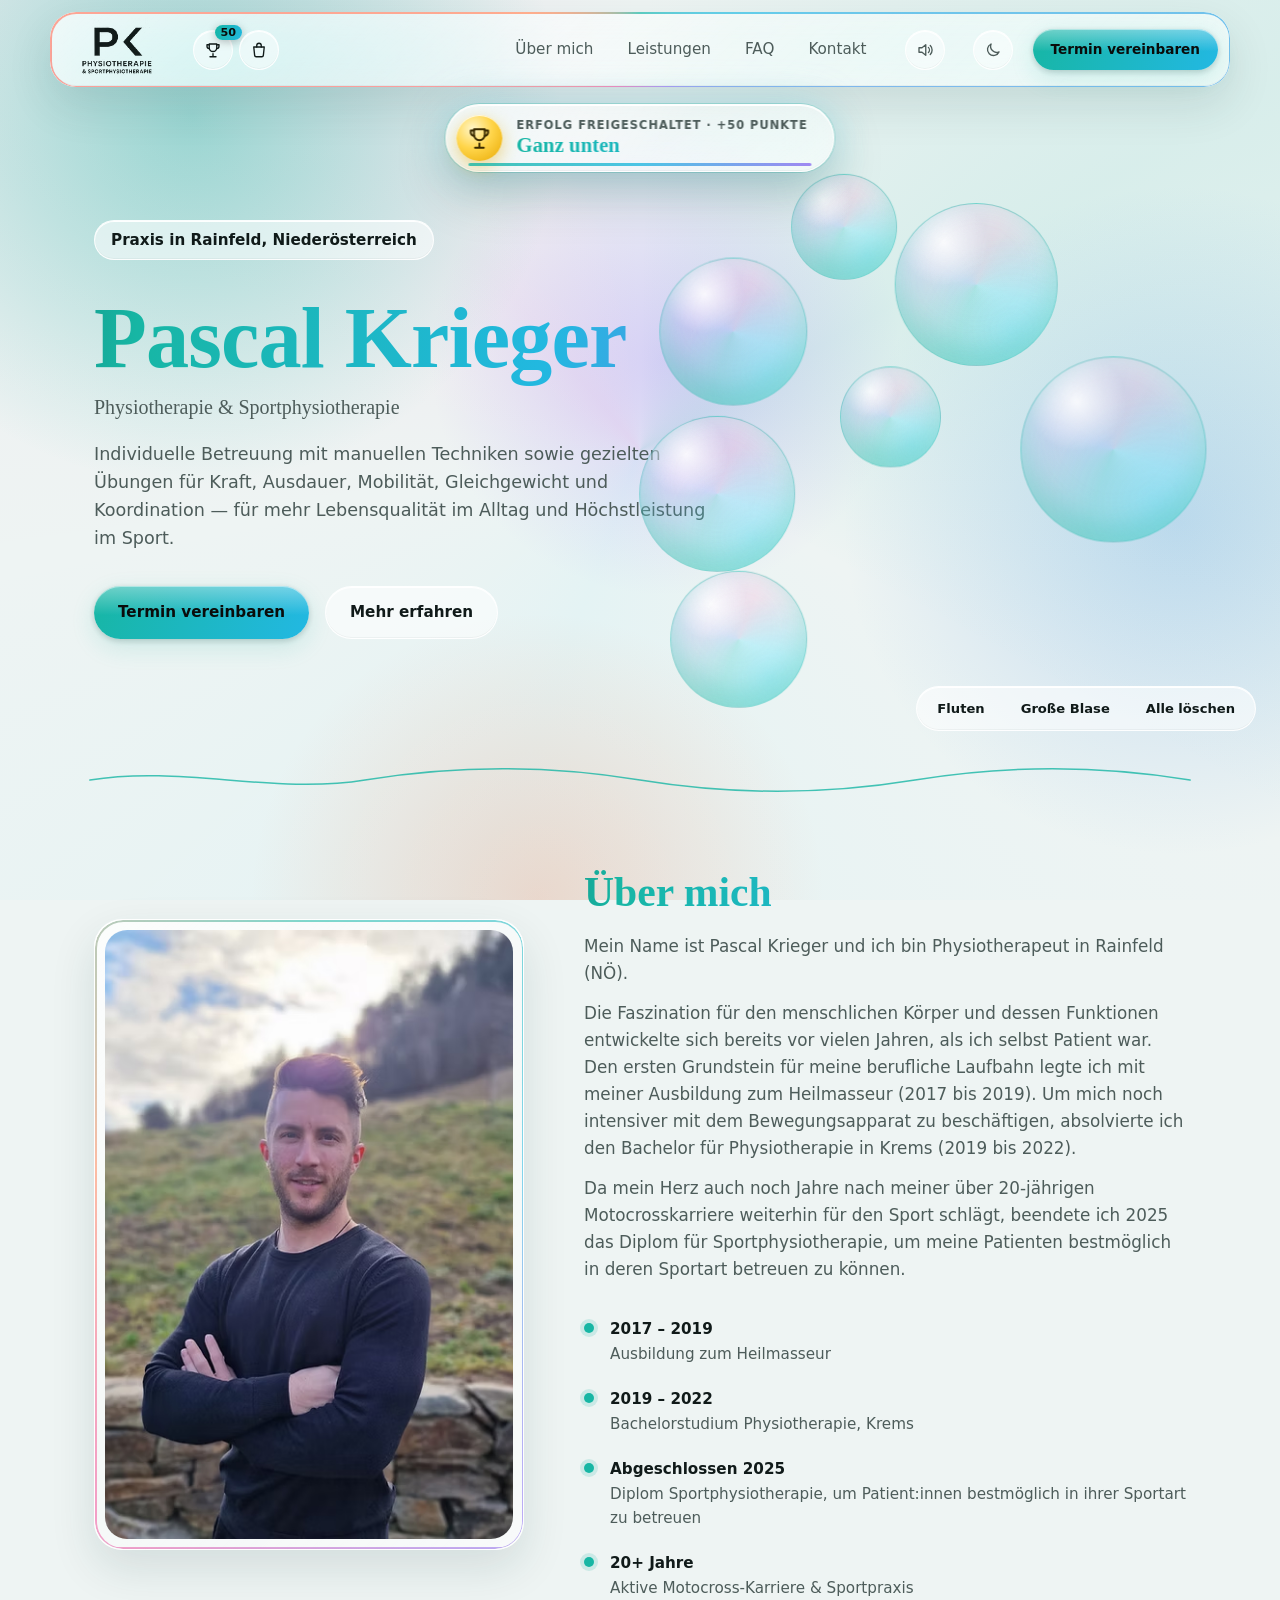
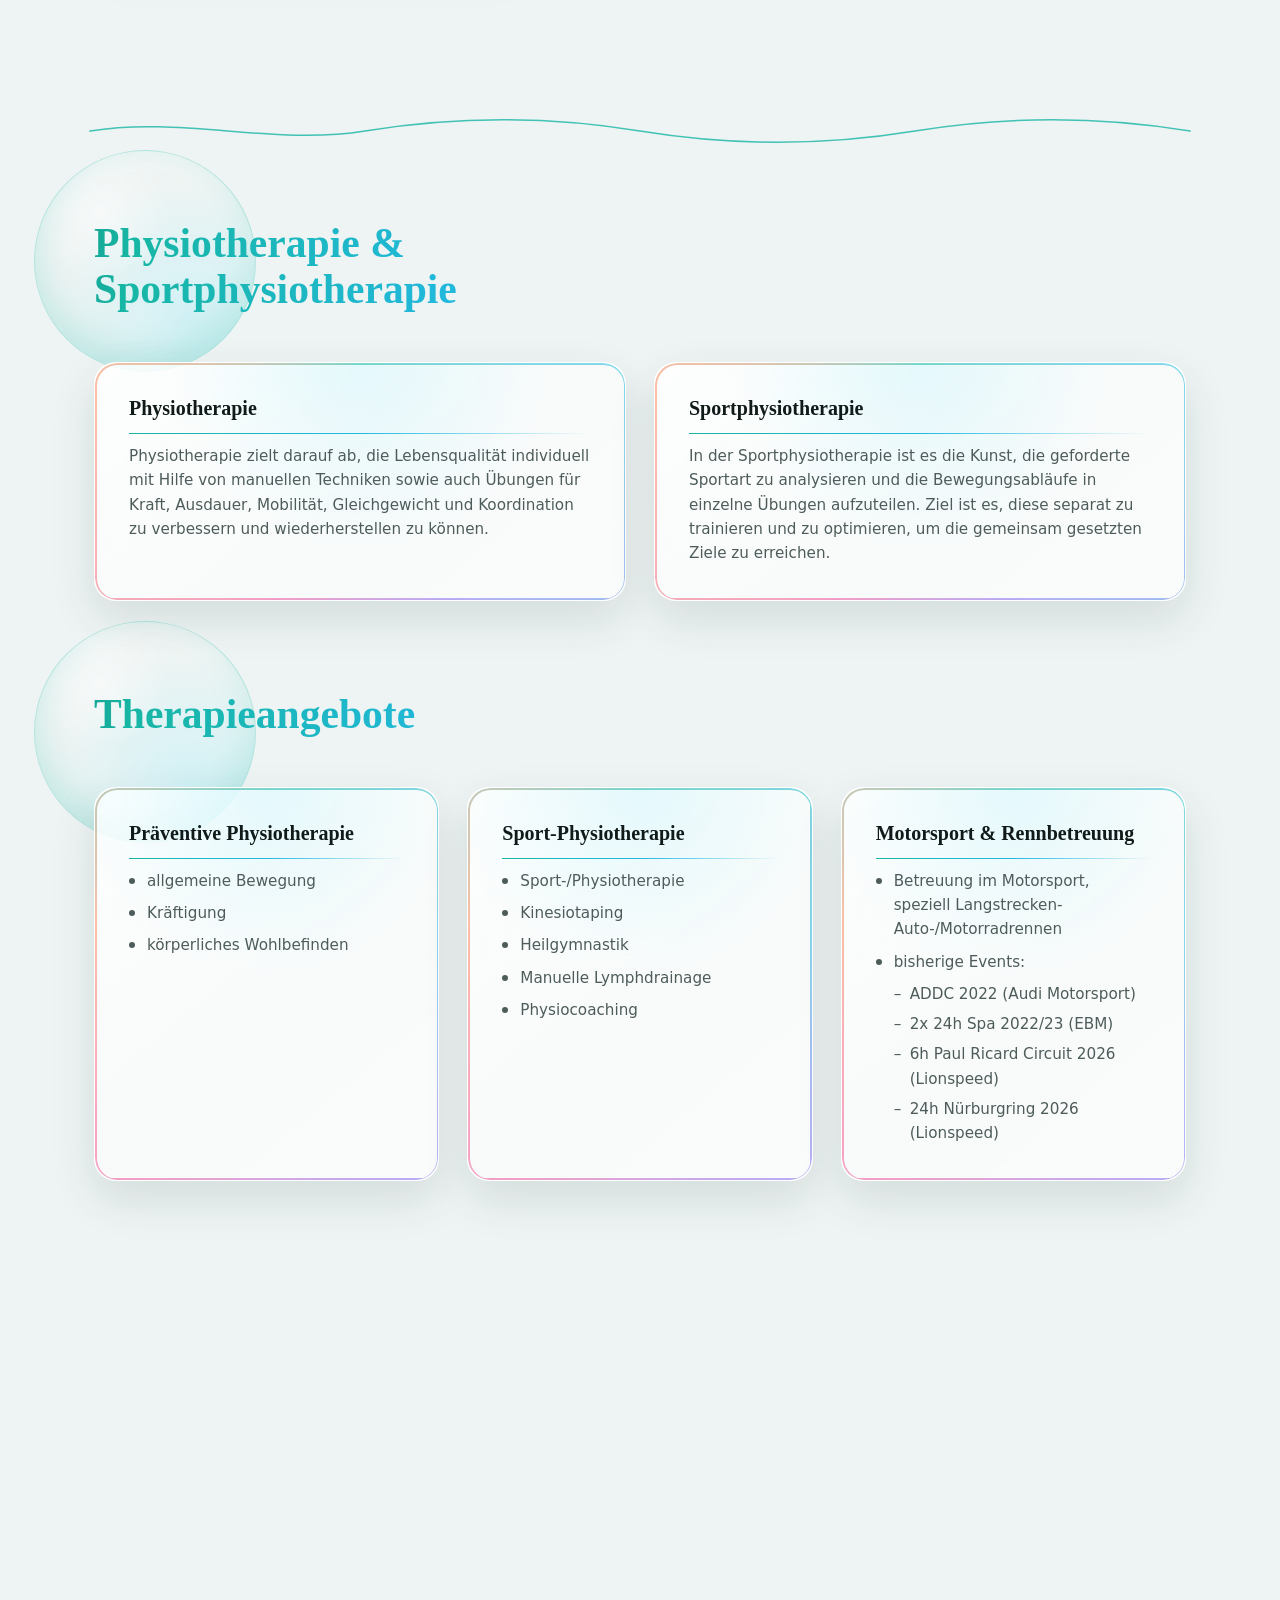
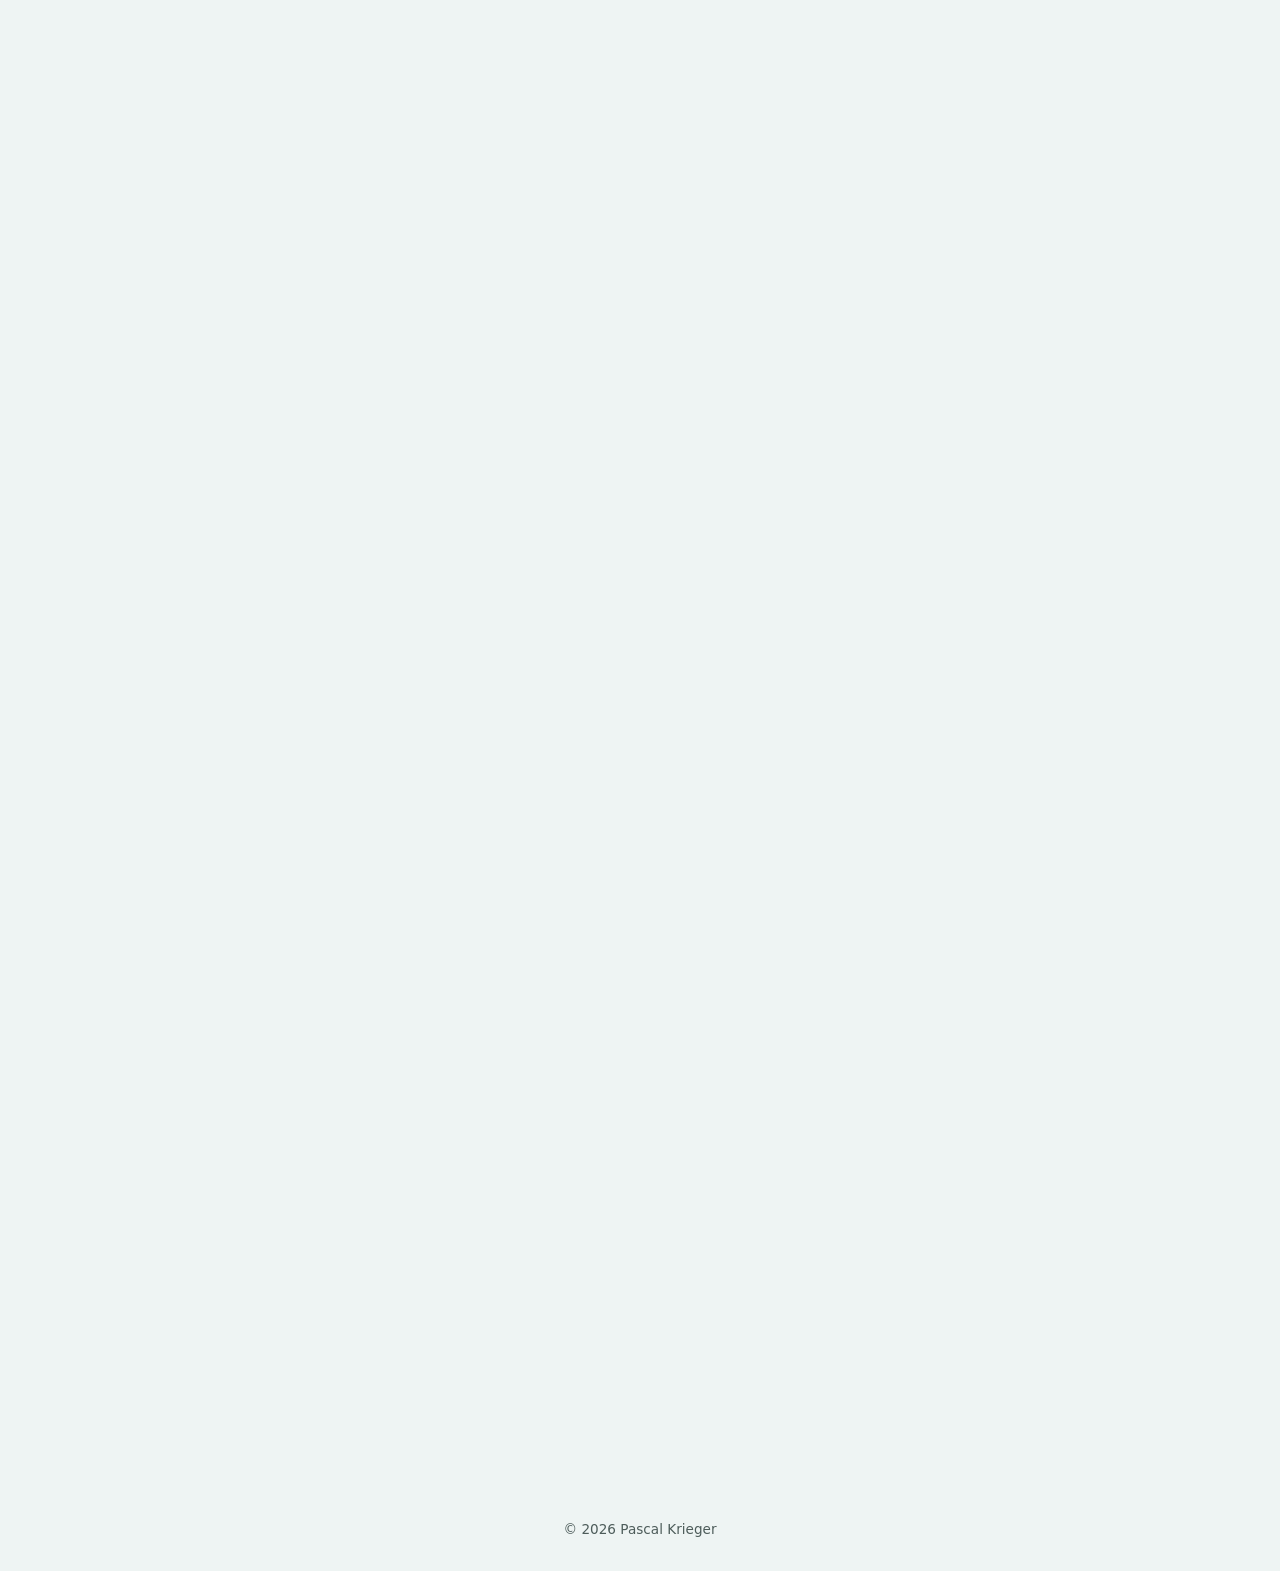
==== commit abd4d916: "Sauberer Retro-Mauszeiger: Pfeil und Hand pixelgenau" ====
--- a/index.html
+++ b/index.html
@@ -25,7 +25,7 @@
 <link rel="preconnect" href="https://fonts.googleapis.com">
 <link rel="preconnect" href="https://fonts.gstatic.com" crossorigin>
 <link href="https://fonts.googleapis.com/css2?family=Source+Serif+4:opsz,wght@8..60,500;8..60,600&family=Public+Sans:wght@400;500;700&family=Literata:opsz,wght@7..72,500;7..72,600&family=Atkinson+Hyperlegible:wght@400;700&display=swap" rel="stylesheet">
-<link rel="stylesheet" href="style.css?v=24q">
+<link rel="stylesheet" href="style.css?v=24r">
 </head>
 <body>
 <div class="glass-bg" aria-hidden="true"><span></span><span></span><span></span></div>
@@ -150,12 +150,12 @@
 
 <script src="content.js"></script>
 <script src="script.js"></script>
-<script src="Assets/sounds/sounds-data.js?v=24q"></script>
-<script src="fx.js?v=24q"></script>
-<script src="shop.js?v=24q"></script>
-<script src="xp-explorer.js?v=24q"></script>
-<script src="xp-desktop.js?v=24q"></script>
-<script src="thock.js?v=24q"></script>
+<script src="Assets/sounds/sounds-data.js?v=24r"></script>
+<script src="fx.js?v=24r"></script>
+<script src="shop.js?v=24r"></script>
+<script src="xp-explorer.js?v=24r"></script>
+<script src="xp-desktop.js?v=24r"></script>
+<script src="thock.js?v=24r"></script>
 <script data-goatcounter="https://REPLACE_ME.goatcounter.com/count" async src="https://gc.zgo.at/count.js"></script>
 </body>
 </html>
--- a/style.css
+++ b/style.css
@@ -3626,4 +3626,16 @@
 }
 .xp-task-btn.is-active, .theme-xp .xp-task.is-active { background: linear-gradient(180deg, #1e52c4, #1941a5); box-shadow: inset 1px 1px 3px rgba(0, 0, 0, .5); }
 .xp-task-btn.is-min { opacity: .85; }
-.xpw.is-min { display: none; }+.xpw.is-min { display: none; }
+/* Klassische Retro-Mauszeiger: pixelgenau wie bei Windows 98/XP (Pfeil und Hand), ohne Unschärfe */
+.mode-pixel, .mode-pixel *, .theme-xp, .theme-xp *, .theme-98, .theme-98 * {
+  cursor: url('data:image/svg+xml,%3Csvg xmlns="http://www.w3.org/2000/svg" width="12" height="19" viewBox="0 0 12 19" shape-rendering="crispEdges"%3E%3Crect x="0" y="0" width="1" height="1" fill="%23000"/%3E%3Crect x="0" y="1" width="1" height="1" fill="%23000"/%3E%3Crect x="1" y="1" width="1" height="1" fill="%23000"/%3E%3Crect x="0" y="2" width="1" height="1" fill="%23000"/%3E%3Crect x="1" y="2" width="1" height="1" fill="%23fff"/%3E%3Crect x="2" y="2" width="1" height="1" fill="%23000"/%3E%3Crect x="0" y="3" width="1" height="1" fill="%23000"/%3E%3Crect x="1" y="3" width="1" height="1" fill="%23fff"/%3E%3Crect x="2" y="3" width="1" height="1" fill="%23fff"/%3E%3Crect x="3" y="3" width="1" height="1" fill="%23000"/%3E%3Crect x="0" y="4" width="1" height="1" fill="%23000"/%3E%3Crect x="1" y="4" width="1" height="1" fill="%23fff"/%3E%3Crect x="2" y="4" width="1" height="1" fill="%23fff"/%3E%3Crect x="3" y="4" width="1" height="1" fill="%23fff"/%3E%3Crect x="4" y="4" width="1" height="1" fill="%23000"/%3E%3Crect x="0" y="5" width="1" height="1" fill="%23000"/%3E%3Crect x="1" y="5" width="1" height="1" fill="%23fff"/%3E%3Crect x="2" y="5" width="1" height="1" fill="%23fff"/%3E%3Crect x="3" y="5" width="1" height="1" fill="%23fff"/%3E%3Crect x="4" y="5" width="1" height="1" fill="%23fff"/%3E%3Crect x="5" y="5" width="1" height="1" fill="%23000"/%3E%3Crect x="0" y="6" width="1" height="1" fill="%23000"/%3E%3Crect x="1" y="6" width="1" height="1" fill="%23fff"/%3E%3Crect x="2" y="6" width="1" height="1" fill="%23fff"/%3E%3Crect x="3" y="6" width="1" height="1" fill="%23fff"/%3E%3Crect x="4" y="6" width="1" height="1" fill="%23fff"/%3E%3Crect x="5" y="6" width="1" height="1" fill="%23fff"/%3E%3Crect x="6" y="6" width="1" height="1" fill="%23000"/%3E%3Crect x="0" y="7" width="1" height="1" fill="%23000"/%3E%3Crect x="1" y="7" width="1" height="1" fill="%23fff"/%3E%3Crect x="2" y="7" width="1" height="1" fill="%23fff"/%3E%3Crect x="3" y="7" width="1" height="1" fill="%23fff"/%3E%3Crect x="4" y="7" width="1" height="1" fill="%23fff"/%3E%3Crect x="5" y="7" width="1" height="1" fill="%23fff"/%3E%3Crect x="6" y="7" width="1" height="1" fill="%23fff"/%3E%3Crect x="7" y="7" width="1" height="1" fill="%23000"/%3E%3Crect x="0" y="8" width="1" height="1" fill="%23000"/%3E%3Crect x="1" y="8" width="1" height="1" fill="%23fff"/%3E%3Crect x="2" y="8" width="1" height="1" fill="%23fff"/%3E%3Crect x="3" y="8" width="1" height="1" fill="%23fff"/%3E%3Crect x="4" y="8" width="1" height="1" fill="%23fff"/%3E%3Crect x="5" y="8" width="1" height="1" fill="%23fff"/%3E%3Crect x="6" y="8" width="1" height="1" fill="%23fff"/%3E%3Crect x="7" y="8" width="1" height="1" fill="%23fff"/%3E%3Crect x="8" y="8" width="1" height="1" fill="%23000"/%3E%3Crect x="0" y="9" width="1" height="1" fill="%23000"/%3E%3Crect x="1" y="9" width="1" height="1" fill="%23fff"/%3E%3Crect x="2" y="9" width="1" height="1" fill="%23fff"/%3E%3Crect x="3" y="9" width="1" height="1" fill="%23fff"/%3E%3Crect x="4" y="9" width="1" height="1" fill="%23fff"/%3E%3Crect x="5" y="9" width="1" height="1" fill="%23fff"/%3E%3Crect x="6" y="9" width="1" height="1" fill="%23fff"/%3E%3Crect x="7" y="9" width="1" height="1" fill="%23fff"/%3E%3Crect x="8" y="9" width="1" height="1" fill="%23fff"/%3E%3Crect x="9" y="9" width="1" height="1" fill="%23000"/%3E%3Crect x="0" y="10" width="1" height="1" fill="%23000"/%3E%3Crect x="1" y="10" width="1" height="1" fill="%23fff"/%3E%3Crect x="2" y="10" width="1" height="1" fill="%23fff"/%3E%3Crect x="3" y="10" width="1" height="1" fill="%23fff"/%3E%3Crect x="4" y="10" width="1" height="1" fill="%23fff"/%3E%3Crect x="5" y="10" width="1" height="1" fill="%23fff"/%3E%3Crect x="6" y="10" width="1" height="1" fill="%23fff"/%3E%3Crect x="7" y="10" width="1" height="1" fill="%23fff"/%3E%3Crect x="8" y="10" width="1" height="1" fill="%23fff"/%3E%3Crect x="9" y="10" width="1" height="1" fill="%23fff"/%3E%3Crect x="10" y="10" width="1" height="1" fill="%23000"/%3E%3Crect x="0" y="11" width="1" height="1" fill="%23000"/%3E%3Crect x="1" y="11" width="1" height="1" fill="%23fff"/%3E%3Crect x="2" y="11" width="1" height="1" fill="%23fff"/%3E%3Crect x="3" y="11" width="1" height="1" fill="%23fff"/%3E%3Crect x="4" y="11" width="1" height="1" fill="%23fff"/%3E%3Crect x="5" y="11" width="1" height="1" fill="%23fff"/%3E%3Crect x="6" y="11" width="1" height="1" fill="%23fff"/%3E%3Crect x="7" y="11" width="1" height="1" fill="%23000"/%3E%3Crect x="8" y="11" width="1" height="1" fill="%23000"/%3E%3Crect x="9" y="11" width="1" height="1" fill="%23000"/%3E%3Crect x="10" y="11" width="1" height="1" fill="%23000"/%3E%3Crect x="11" y="11" width="1" height="1" fill="%23000"/%3E%3Crect x="0" y="12" width="1" height="1" fill="%23000"/%3E%3Crect x="1" y="12" width="1" height="1" fill="%23fff"/%3E%3Crect x="2" y="12" width="1" height="1" fill="%23fff"/%3E%3Crect x="3" y="12" width="1" height="1" fill="%23fff"/%3E%3Crect x="4" y="12" width="1" height="1" fill="%23000"/%3E%3Crect x="5" y="12" width="1" height="1" fill="%23fff"/%3E%3Crect x="6" y="12" width="1" height="1" fill="%23fff"/%3E%3Crect x="7" y="12" width="1" height="1" fill="%23000"/%3E%3Crect x="0" y="13" width="1" height="1" fill="%23000"/%3E%3Crect x="1" y="13" width="1" height="1" fill="%23fff"/%3E%3Crect x="2" y="13" width="1" height="1" fill="%23fff"/%3E%3Crect x="3" y="13" width="1" height="1" fill="%23000"/%3E%3Crect x="4" y="13" width="1" height="1" fill="%23000"/%3E%3Crect x="5" y="13" width="1" height="1" fill="%23fff"/%3E%3Crect x="6" y="13" width="1" height="1" fill="%23fff"/%3E%3Crect x="7" y="13" width="1" height="1" fill="%23000"/%3E%3Crect x="0" y="14" width="1" height="1" fill="%23000"/%3E%3Crect x="1" y="14" width="1" height="1" fill="%23fff"/%3E%3Crect x="2" y="14" width="1" height="1" fill="%23000"/%3E%3Crect x="5" y="14" width="1" height="1" fill="%23000"/%3E%3Crect x="6" y="14" width="1" height="1" fill="%23fff"/%3E%3Crect x="7" y="14" width="1" height="1" fill="%23fff"/%3E%3Crect x="8" y="14" width="1" height="1" fill="%23000"/%3E%3Crect x="0" y="15" width="1" height="1" fill="%23000"/%3E%3Crect x="1" y="15" width="1" height="1" fill="%23000"/%3E%3Crect x="5" y="15" width="1" height="1" fill="%23000"/%3E%3Crect x="6" y="15" width="1" height="1" fill="%23fff"/%3E%3Crect x="7" y="15" width="1" height="1" fill="%23fff"/%3E%3Crect x="8" y="15" width="1" height="1" fill="%23000"/%3E%3Crect x="0" y="16" width="1" height="1" fill="%23000"/%3E%3Crect x="6" y="16" width="1" height="1" fill="%23000"/%3E%3Crect x="7" y="16" width="1" height="1" fill="%23fff"/%3E%3Crect x="8" y="16" width="1" height="1" fill="%23fff"/%3E%3Crect x="9" y="16" width="1" height="1" fill="%23000"/%3E%3Crect x="6" y="17" width="1" height="1" fill="%23000"/%3E%3Crect x="7" y="17" width="1" height="1" fill="%23fff"/%3E%3Crect x="8" y="17" width="1" height="1" fill="%23fff"/%3E%3Crect x="9" y="17" width="1" height="1" fill="%23000"/%3E%3Crect x="7" y="18" width="1" height="1" fill="%23000"/%3E%3Crect x="8" y="18" width="1" height="1" fill="%23000"/%3E%3C/svg%3E') 0 0, default !important;
+}
+.mode-pixel a, .mode-pixel button, .mode-pixel [role="button"], .mode-pixel summary, .mode-pixel label,
+.theme-xp a, .theme-xp button, .theme-xp [role="button"], .theme-xp summary, .theme-xp label,
+.theme-98 a, .theme-98 button, .theme-98 [role="button"], .theme-98 summary, .theme-98 label,
+.mode-pixel a *, .mode-pixel button *, .theme-xp a *, .theme-xp button *, .theme-98 a *, .theme-98 button * {
+  cursor: url('data:image/svg+xml,%3Csvg xmlns="http://www.w3.org/2000/svg" width="16" height="17" viewBox="0 0 16 17" shape-rendering="crispEdges"%3E%3Crect x="5" y="0" width="1" height="1" fill="%23000"/%3E%3Crect x="6" y="0" width="1" height="1" fill="%23000"/%3E%3Crect x="4" y="1" width="1" height="1" fill="%23000"/%3E%3Crect x="5" y="1" width="1" height="1" fill="%23fff"/%3E%3Crect x="6" y="1" width="1" height="1" fill="%23fff"/%3E%3Crect x="7" y="1" width="1" height="1" fill="%23000"/%3E%3Crect x="4" y="2" width="1" height="1" fill="%23000"/%3E%3Crect x="5" y="2" width="1" height="1" fill="%23fff"/%3E%3Crect x="6" y="2" width="1" height="1" fill="%23fff"/%3E%3Crect x="7" y="2" width="1" height="1" fill="%23000"/%3E%3Crect x="4" y="3" width="1" height="1" fill="%23000"/%3E%3Crect x="5" y="3" width="1" height="1" fill="%23fff"/%3E%3Crect x="6" y="3" width="1" height="1" fill="%23fff"/%3E%3Crect x="7" y="3" width="1" height="1" fill="%23000"/%3E%3Crect x="4" y="4" width="1" height="1" fill="%23000"/%3E%3Crect x="5" y="4" width="1" height="1" fill="%23fff"/%3E%3Crect x="6" y="4" width="1" height="1" fill="%23fff"/%3E%3Crect x="7" y="4" width="1" height="1" fill="%23000"/%3E%3Crect x="8" y="4" width="1" height="1" fill="%23000"/%3E%3Crect x="9" y="4" width="1" height="1" fill="%23000"/%3E%3Crect x="4" y="5" width="1" height="1" fill="%23000"/%3E%3Crect x="5" y="5" width="1" height="1" fill="%23fff"/%3E%3Crect x="6" y="5" width="1" height="1" fill="%23fff"/%3E%3Crect x="7" y="5" width="1" height="1" fill="%23000"/%3E%3Crect x="8" y="5" width="1" height="1" fill="%23fff"/%3E%3Crect x="9" y="5" width="1" height="1" fill="%23fff"/%3E%3Crect x="10" y="5" width="1" height="1" fill="%23000"/%3E%3Crect x="11" y="5" width="1" height="1" fill="%23000"/%3E%3Crect x="12" y="5" width="1" height="1" fill="%23000"/%3E%3Crect x="4" y="6" width="1" height="1" fill="%23000"/%3E%3Crect x="5" y="6" width="1" height="1" fill="%23fff"/%3E%3Crect x="6" y="6" width="1" height="1" fill="%23fff"/%3E%3Crect x="7" y="6" width="1" height="1" fill="%23000"/%3E%3Crect x="8" y="6" width="1" height="1" fill="%23fff"/%3E%3Crect x="9" y="6" width="1" height="1" fill="%23fff"/%3E%3Crect x="10" y="6" width="1" height="1" fill="%23000"/%3E%3Crect x="11" y="6" width="1" height="1" fill="%23fff"/%3E%3Crect x="12" y="6" width="1" height="1" fill="%23fff"/%3E%3Crect x="13" y="6" width="1" height="1" fill="%23000"/%3E%3Crect x="14" y="6" width="1" height="1" fill="%23000"/%3E%3Crect x="1" y="7" width="1" height="1" fill="%23000"/%3E%3Crect x="2" y="7" width="1" height="1" fill="%23000"/%3E%3Crect x="4" y="7" width="1" height="1" fill="%23000"/%3E%3Crect x="5" y="7" width="1" height="1" fill="%23fff"/%3E%3Crect x="6" y="7" width="1" height="1" fill="%23fff"/%3E%3Crect x="7" y="7" width="1" height="1" fill="%23000"/%3E%3Crect x="8" y="7" width="1" height="1" fill="%23fff"/%3E%3Crect x="9" y="7" width="1" height="1" fill="%23fff"/%3E%3Crect x="10" y="7" width="1" height="1" fill="%23000"/%3E%3Crect x="11" y="7" width="1" height="1" fill="%23fff"/%3E%3Crect x="12" y="7" width="1" height="1" fill="%23fff"/%3E%3Crect x="13" y="7" width="1" height="1" fill="%23000"/%3E%3Crect x="14" y="7" width="1" height="1" fill="%23fff"/%3E%3Crect x="15" y="7" width="1" height="1" fill="%23000"/%3E%3Crect x="0" y="8" width="1" height="1" fill="%23000"/%3E%3Crect x="1" y="8" width="1" height="1" fill="%23fff"/%3E%3Crect x="2" y="8" width="1" height="1" fill="%23fff"/%3E%3Crect x="3" y="8" width="1" height="1" fill="%23000"/%3E%3Crect x="4" y="8" width="1" height="1" fill="%23000"/%3E%3Crect x="5" y="8" width="1" height="1" fill="%23fff"/%3E%3Crect x="6" y="8" width="1" height="1" fill="%23fff"/%3E%3Crect x="7" y="8" width="1" height="1" fill="%23fff"/%3E%3Crect x="8" y="8" width="1" height="1" fill="%23fff"/%3E%3Crect x="9" y="8" width="1" height="1" fill="%23fff"/%3E%3Crect x="10" y="8" width="1" height="1" fill="%23fff"/%3E%3Crect x="11" y="8" width="1" height="1" fill="%23fff"/%3E%3Crect x="12" y="8" width="1" height="1" fill="%23fff"/%3E%3Crect x="13" y="8" width="1" height="1" fill="%23000"/%3E%3Crect x="14" y="8" width="1" height="1" fill="%23fff"/%3E%3Crect x="15" y="8" width="1" height="1" fill="%23000"/%3E%3Crect x="0" y="9" width="1" height="1" fill="%23000"/%3E%3Crect x="1" y="9" width="1" height="1" fill="%23fff"/%3E%3Crect x="2" y="9" width="1" height="1" fill="%23fff"/%3E%3Crect x="3" y="9" width="1" height="1" fill="%23fff"/%3E%3Crect x="4" y="9" width="1" height="1" fill="%23000"/%3E%3Crect x="5" y="9" width="1" height="1" fill="%23fff"/%3E%3Crect x="6" y="9" width="1" height="1" fill="%23fff"/%3E%3Crect x="7" y="9" width="1" height="1" fill="%23fff"/%3E%3Crect x="8" y="9" width="1" height="1" fill="%23fff"/%3E%3Crect x="9" y="9" width="1" height="1" fill="%23fff"/%3E%3Crect x="10" y="9" width="1" height="1" fill="%23fff"/%3E%3Crect x="11" y="9" width="1" height="1" fill="%23fff"/%3E%3Crect x="12" y="9" width="1" height="1" fill="%23fff"/%3E%3Crect x="13" y="9" width="1" height="1" fill="%23fff"/%3E%3Crect x="14" y="9" width="1" height="1" fill="%23fff"/%3E%3Crect x="15" y="9" width="1" height="1" fill="%23000"/%3E%3Crect x="1" y="10" width="1" height="1" fill="%23000"/%3E%3Crect x="2" y="10" width="1" height="1" fill="%23fff"/%3E%3Crect x="3" y="10" width="1" height="1" fill="%23fff"/%3E%3Crect x="4" y="10" width="1" height="1" fill="%23fff"/%3E%3Crect x="5" y="10" width="1" height="1" fill="%23fff"/%3E%3Crect x="6" y="10" width="1" height="1" fill="%23fff"/%3E%3Crect x="7" y="10" width="1" height="1" fill="%23fff"/%3E%3Crect x="8" y="10" width="1" height="1" fill="%23fff"/%3E%3Crect x="9" y="10" width="1" height="1" fill="%23fff"/%3E%3Crect x="10" y="10" width="1" height="1" fill="%23fff"/%3E%3Crect x="11" y="10" width="1" height="1" fill="%23fff"/%3E%3Crect x="12" y="10" width="1" height="1" fill="%23fff"/%3E%3Crect x="13" y="10" width="1" height="1" fill="%23fff"/%3E%3Crect x="14" y="10" width="1" height="1" fill="%23fff"/%3E%3Crect x="15" y="10" width="1" height="1" fill="%23000"/%3E%3Crect x="2" y="11" width="1" height="1" fill="%23000"/%3E%3Crect x="3" y="11" width="1" height="1" fill="%23fff"/%3E%3Crect x="4" y="11" width="1" height="1" fill="%23fff"/%3E%3Crect x="5" y="11" width="1" height="1" fill="%23fff"/%3E%3Crect x="6" y="11" width="1" height="1" fill="%23fff"/%3E%3Crect x="7" y="11" width="1" height="1" fill="%23fff"/%3E%3Crect x="8" y="11" width="1" height="1" fill="%23fff"/%3E%3Crect x="9" y="11" width="1" height="1" fill="%23fff"/%3E%3Crect x="10" y="11" width="1" height="1" fill="%23fff"/%3E%3Crect x="11" y="11" width="1" height="1" fill="%23fff"/%3E%3Crect x="12" y="11" width="1" height="1" fill="%23fff"/%3E%3Crect x="13" y="11" width="1" height="1" fill="%23fff"/%3E%3Crect x="14" y="11" width="1" height="1" fill="%23fff"/%3E%3Crect x="15" y="11" width="1" height="1" fill="%23000"/%3E%3Crect x="2" y="12" width="1" height="1" fill="%23000"/%3E%3Crect x="3" y="12" width="1" height="1" fill="%23fff"/%3E%3Crect x="4" y="12" width="1" height="1" fill="%23fff"/%3E%3Crect x="5" y="12" width="1" height="1" fill="%23fff"/%3E%3Crect x="6" y="12" width="1" height="1" fill="%23fff"/%3E%3Crect x="7" y="12" width="1" height="1" fill="%23fff"/%3E%3Crect x="8" y="12" width="1" height="1" fill="%23fff"/%3E%3Crect x="9" y="12" width="1" height="1" fill="%23fff"/%3E%3Crect x="10" y="12" width="1" height="1" fill="%23fff"/%3E%3Crect x="11" y="12" width="1" height="1" fill="%23fff"/%3E%3Crect x="12" y="12" width="1" height="1" fill="%23fff"/%3E%3Crect x="13" y="12" width="1" height="1" fill="%23fff"/%3E%3Crect x="14" y="12" width="1" height="1" fill="%23000"/%3E%3Crect x="3" y="13" width="1" height="1" fill="%23000"/%3E%3Crect x="4" y="13" width="1" height="1" fill="%23fff"/%3E%3Crect x="5" y="13" width="1" height="1" fill="%23fff"/%3E%3Crect x="6" y="13" width="1" height="1" fill="%23fff"/%3E%3Crect x="7" y="13" width="1" height="1" fill="%23fff"/%3E%3Crect x="8" y="13" width="1" height="1" fill="%23fff"/%3E%3Crect x="9" y="13" width="1" height="1" fill="%23fff"/%3E%3Crect x="10" y="13" width="1" height="1" fill="%23fff"/%3E%3Crect x="11" y="13" width="1" height="1" fill="%23fff"/%3E%3Crect x="12" y="13" width="1" height="1" fill="%23fff"/%3E%3Crect x="13" y="13" width="1" height="1" fill="%23fff"/%3E%3Crect x="14" y="13" width="1" height="1" fill="%23000"/%3E%3Crect x="3" y="14" width="1" height="1" fill="%23000"/%3E%3Crect x="4" y="14" width="1" height="1" fill="%23fff"/%3E%3Crect x="5" y="14" width="1" height="1" fill="%23fff"/%3E%3Crect x="6" y="14" width="1" height="1" fill="%23fff"/%3E%3Crect x="7" y="14" width="1" height="1" fill="%23fff"/%3E%3Crect x="8" y="14" width="1" height="1" fill="%23fff"/%3E%3Crect x="9" y="14" width="1" height="1" fill="%23fff"/%3E%3Crect x="10" y="14" width="1" height="1" fill="%23fff"/%3E%3Crect x="11" y="14" width="1" height="1" fill="%23fff"/%3E%3Crect x="12" y="14" width="1" height="1" fill="%23fff"/%3E%3Crect x="13" y="14" width="1" height="1" fill="%23000"/%3E%3Crect x="4" y="15" width="1" height="1" fill="%23000"/%3E%3Crect x="5" y="15" width="1" height="1" fill="%23fff"/%3E%3Crect x="6" y="15" width="1" height="1" fill="%23fff"/%3E%3Crect x="7" y="15" width="1" height="1" fill="%23fff"/%3E%3Crect x="8" y="15" width="1" height="1" fill="%23fff"/%3E%3Crect x="9" y="15" width="1" height="1" fill="%23fff"/%3E%3Crect x="10" y="15" width="1" height="1" fill="%23fff"/%3E%3Crect x="11" y="15" width="1" height="1" fill="%23fff"/%3E%3Crect x="12" y="15" width="1" height="1" fill="%23fff"/%3E%3Crect x="13" y="15" width="1" height="1" fill="%23000"/%3E%3Crect x="4" y="16" width="1" height="1" fill="%23000"/%3E%3Crect x="5" y="16" width="1" height="1" fill="%23000"/%3E%3Crect x="6" y="16" width="1" height="1" fill="%23000"/%3E%3Crect x="7" y="16" width="1" height="1" fill="%23000"/%3E%3Crect x="8" y="16" width="1" height="1" fill="%23000"/%3E%3Crect x="9" y="16" width="1" height="1" fill="%23000"/%3E%3Crect x="10" y="16" width="1" height="1" fill="%23000"/%3E%3Crect x="11" y="16" width="1" height="1" fill="%23000"/%3E%3Crect x="12" y="16" width="1" height="1" fill="%23000"/%3E%3Crect x="13" y="16" width="1" height="1" fill="%23000"/%3E%3C/svg%3E') 5 0, pointer !important;
+}
+.theme-xp input[type="text"], .theme-xp input[type="password"], .theme-xp textarea,
+.mode-pixel input[type="text"], .mode-pixel input[type="password"], .mode-pixel textarea { cursor: text !important; }
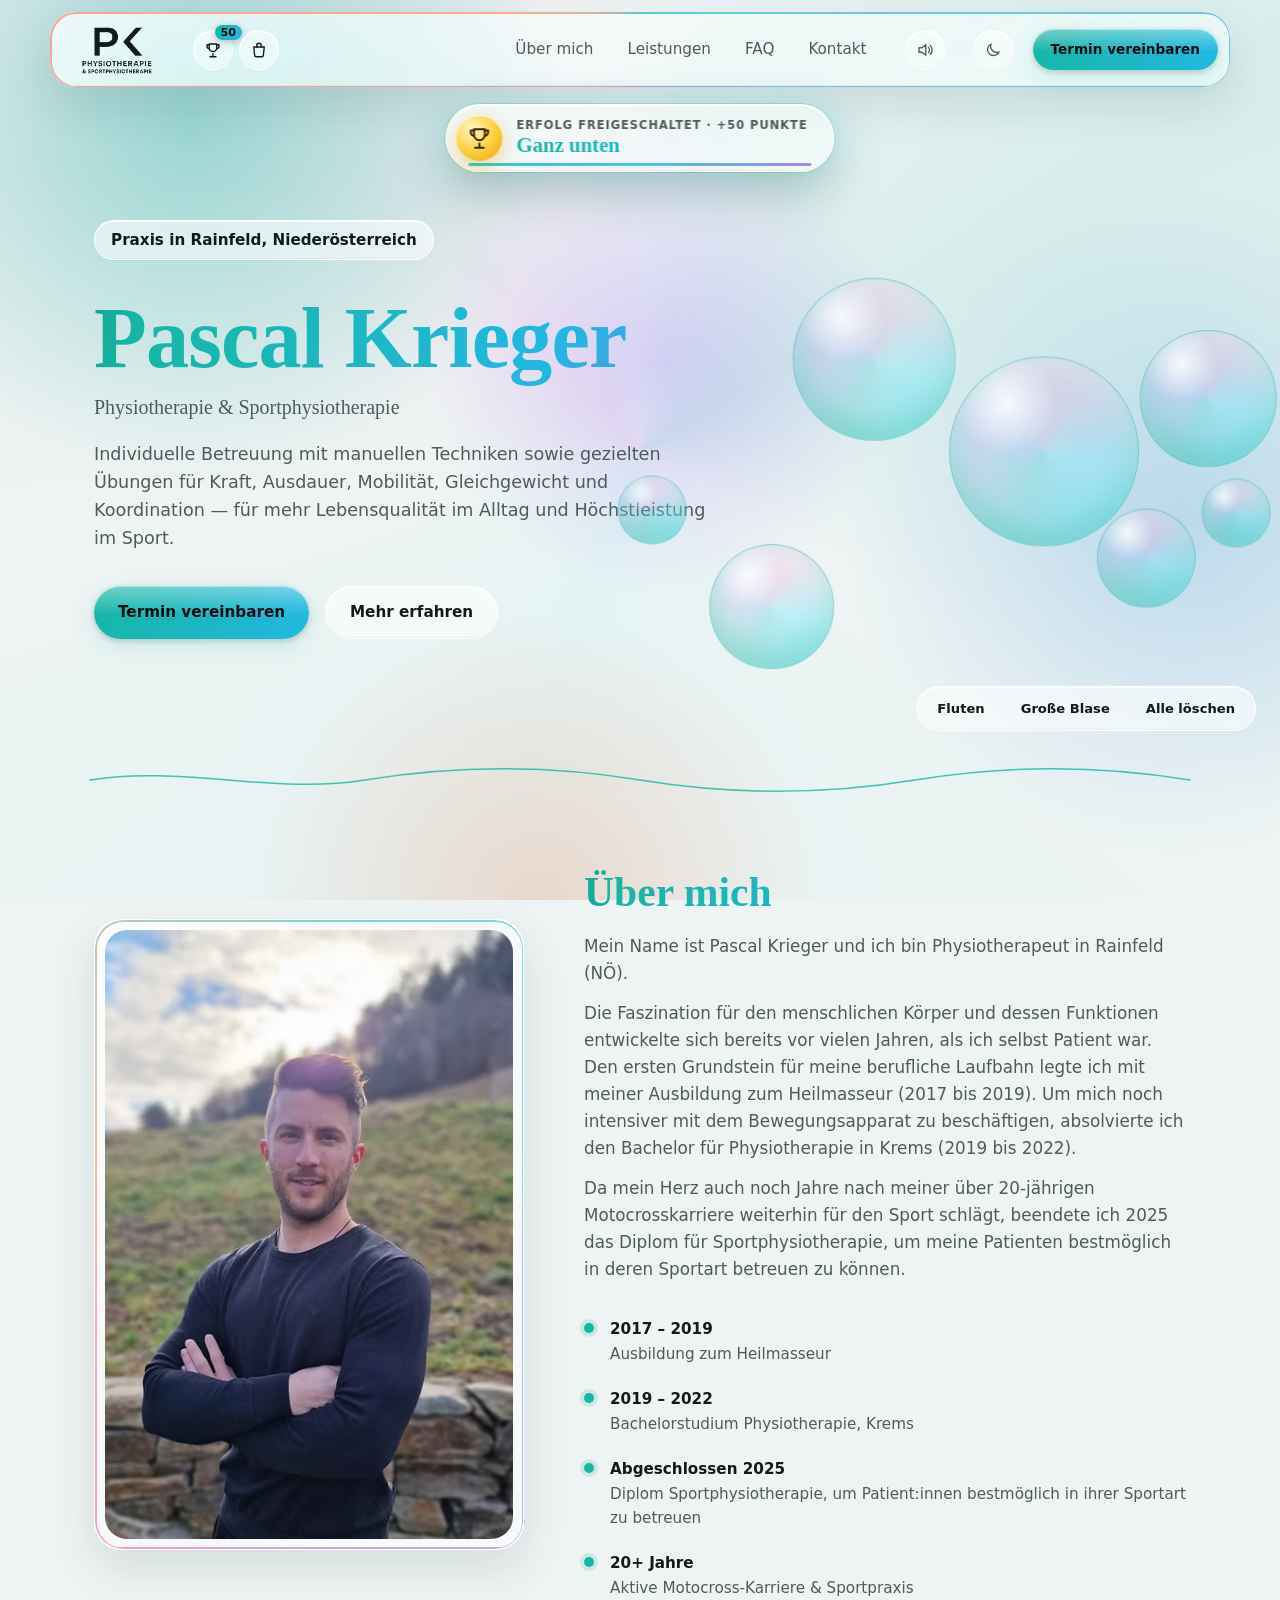
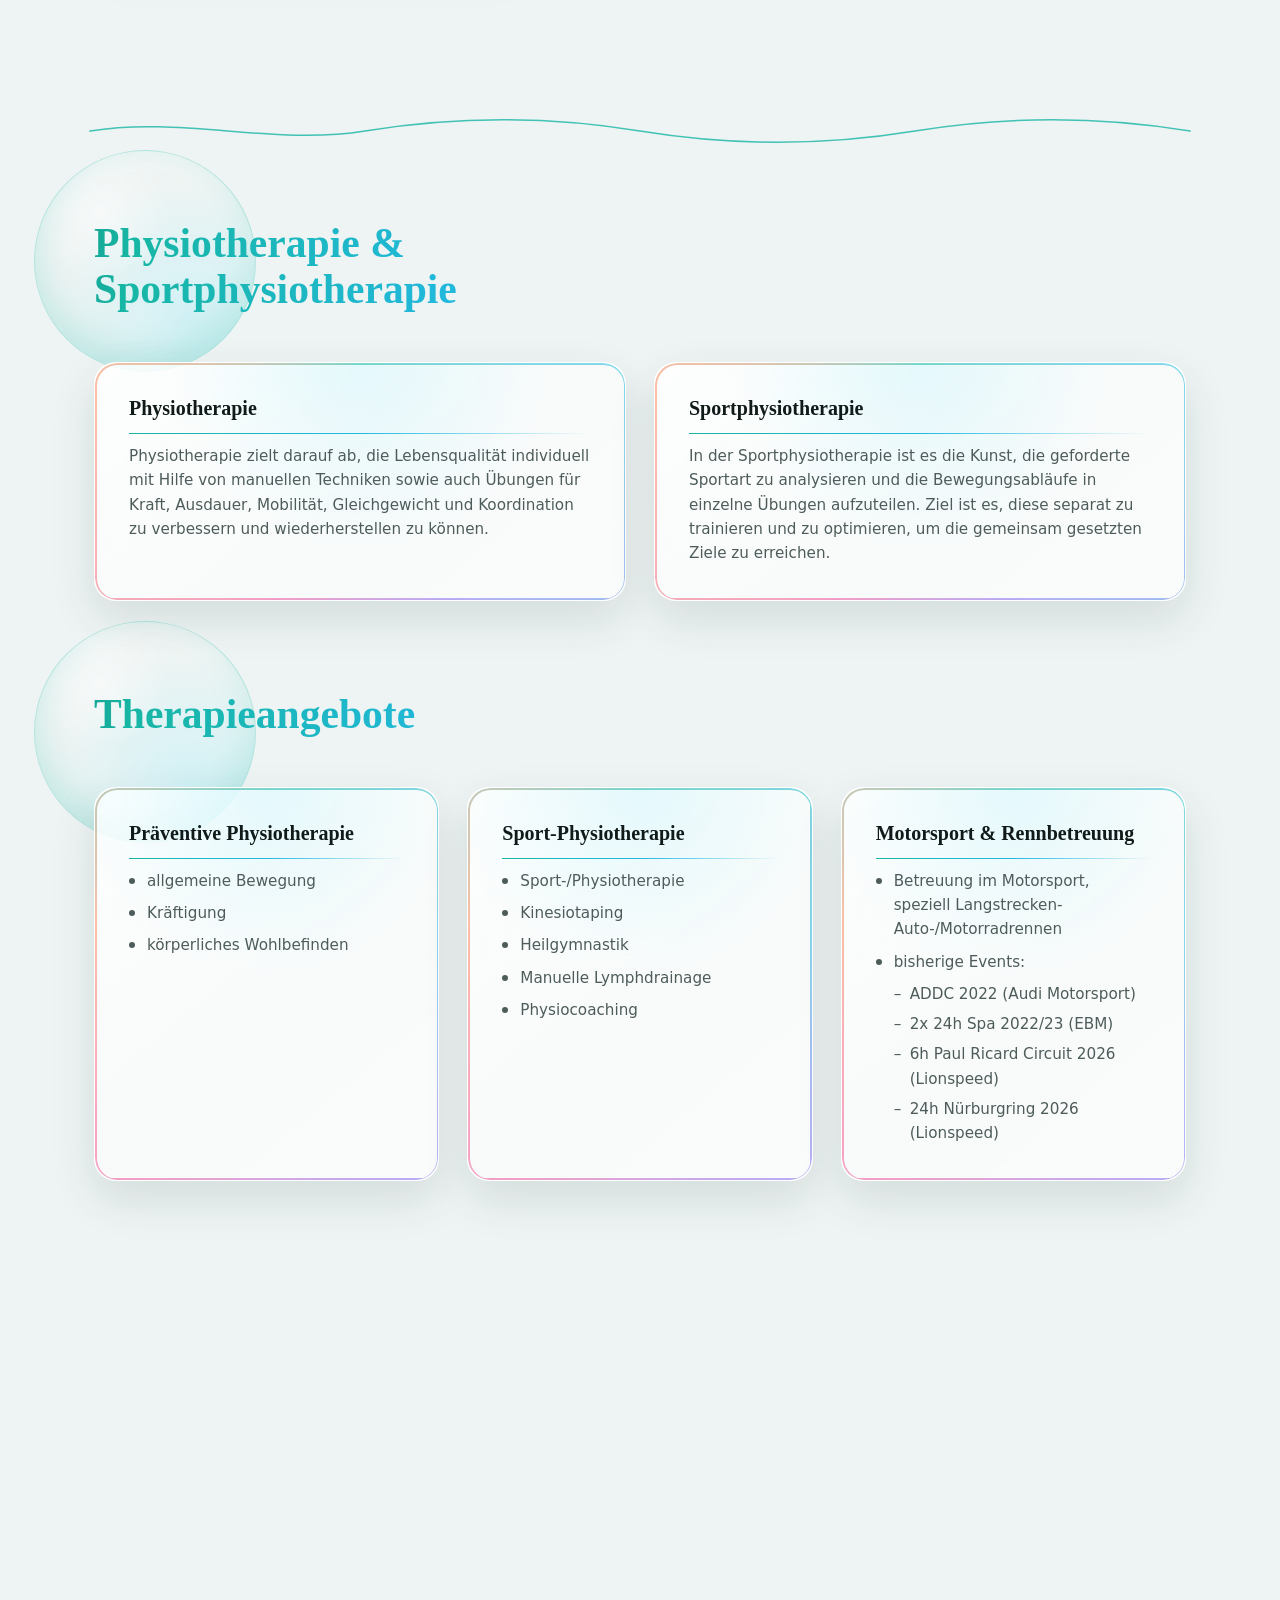
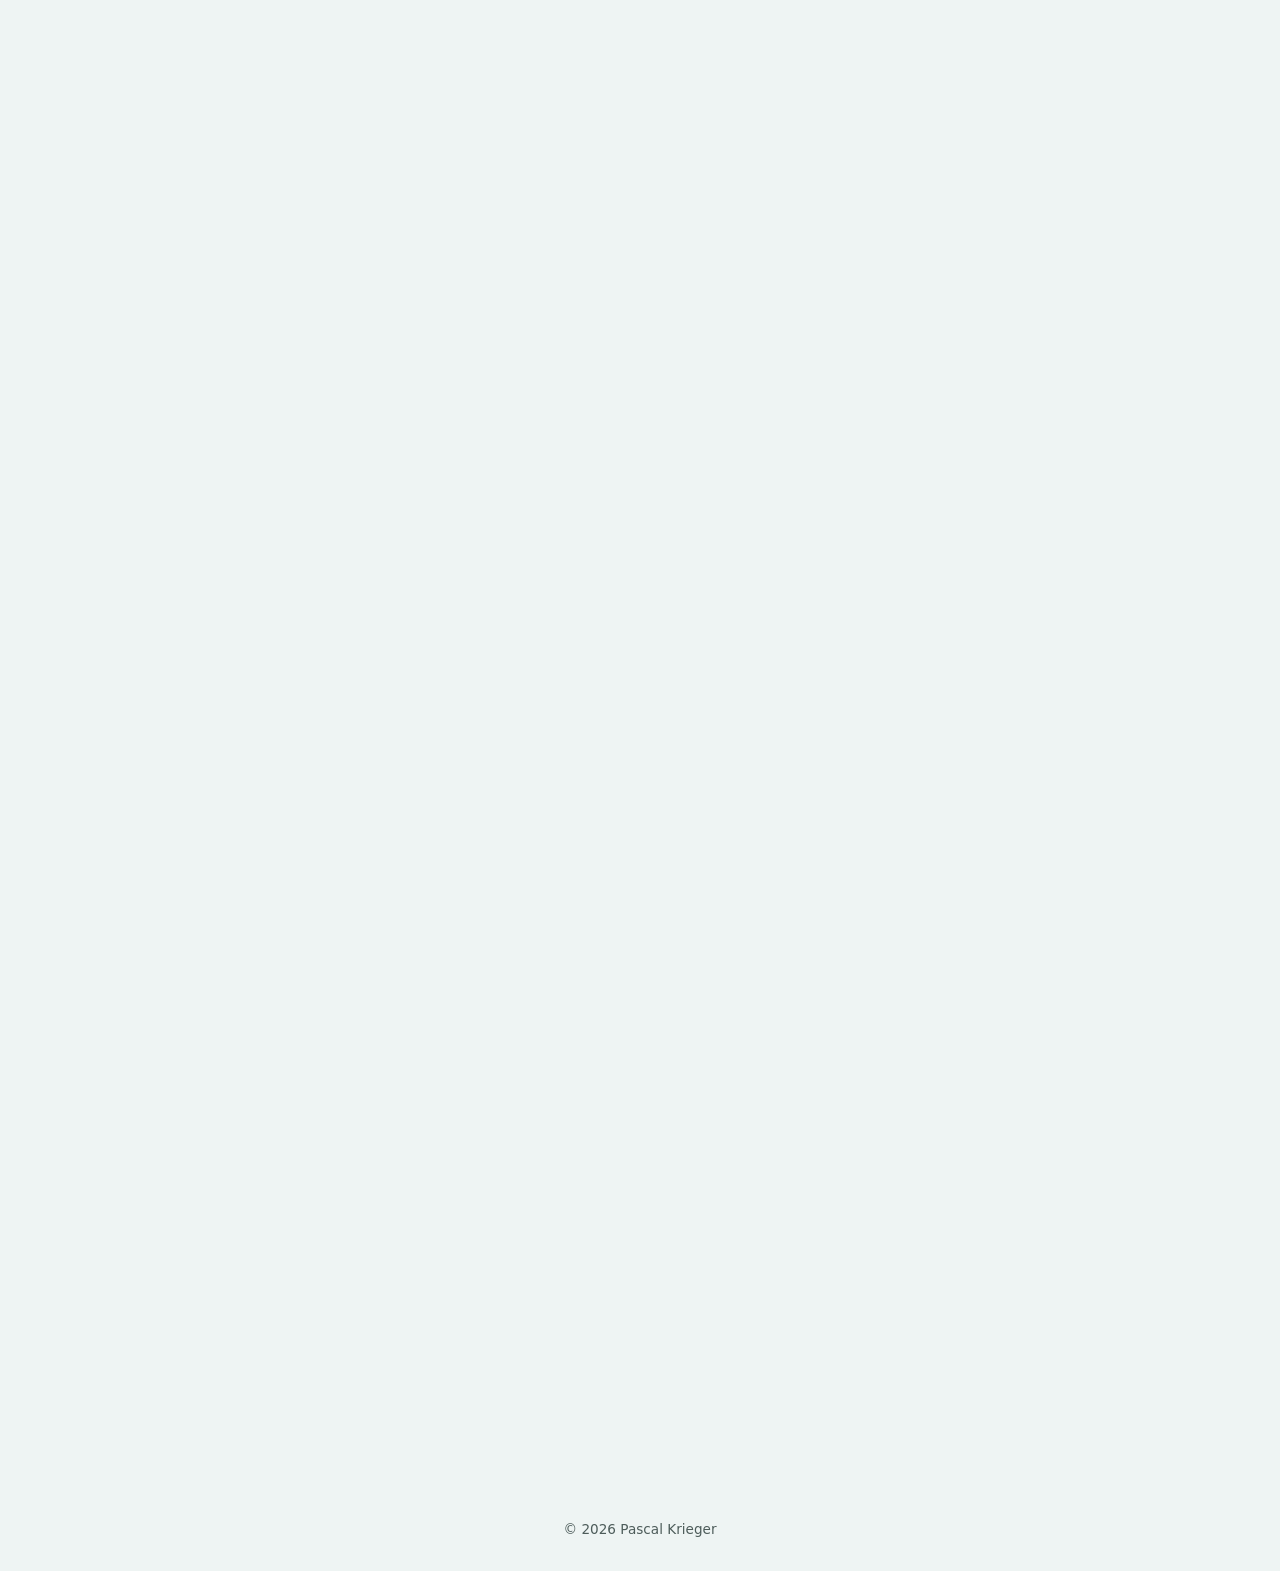
==== commit 6745077d: "Stil für Virus und Task-Manager, Preise angepasst" ====
--- a/index.html
+++ b/index.html
@@ -25,7 +25,7 @@
 <link rel="preconnect" href="https://fonts.googleapis.com">
 <link rel="preconnect" href="https://fonts.gstatic.com" crossorigin>
 <link href="https://fonts.googleapis.com/css2?family=Source+Serif+4:opsz,wght@8..60,500;8..60,600&family=Public+Sans:wght@400;500;700&family=Literata:opsz,wght@7..72,500;7..72,600&family=Atkinson+Hyperlegible:wght@400;700&display=swap" rel="stylesheet">
-<link rel="stylesheet" href="style.css?v=24r">
+<link rel="stylesheet" href="style.css?v=24s">
 </head>
 <body>
 <div class="glass-bg" aria-hidden="true"><span></span><span></span><span></span></div>
@@ -150,12 +150,13 @@
 
 <script src="content.js"></script>
 <script src="script.js"></script>
-<script src="Assets/sounds/sounds-data.js?v=24r"></script>
-<script src="fx.js?v=24r"></script>
-<script src="shop.js?v=24r"></script>
-<script src="xp-explorer.js?v=24r"></script>
-<script src="xp-desktop.js?v=24r"></script>
-<script src="thock.js?v=24r"></script>
+<script src="Assets/sounds/sounds-data.js?v=24s"></script>
+<script src="fx.js?v=24s"></script>
+<script src="shop.js?v=24s"></script>
+<script src="xp-explorer.js?v=24s"></script>
+<script src="xp-desktop.js?v=24s"></script>
+<script src="xp-virus.js?v=24s"></script>
+<script src="thock.js?v=24s"></script>
 <script data-goatcounter="https://REPLACE_ME.goatcounter.com/count" async src="https://gc.zgo.at/count.js"></script>
 </body>
 </html>
--- a/style.css
+++ b/style.css
@@ -3639,3 +3639,19 @@
 }
 .theme-xp input[type="text"], .theme-xp input[type="password"], .theme-xp textarea,
 .mode-pixel input[type="text"], .mode-pixel input[type="password"], .mode-pixel textarea { cursor: text !important; }
+
+/* ===== V2: XP-Virus und Task-Manager ===== */
+.theme-xp .glass-bg, .theme-xp .xp-desktop .xpw-icon { filter: grayscale(var(--infect, 0)) contrast(calc(1 + var(--infect, 0) * .3)); }
+.xp-glitch { animation: xp-glitch .7s steps(4) both; }
+@keyframes xp-glitch { 25% { transform: translate(3px, -2px) skewX(12deg); filter: hue-rotate(90deg); } 50% { transform: translate(-4px, 1px) skewX(-8deg); opacity: .6; } 75% { transform: translate(2px, 2px); } }
+.xpw-frozen .xpw-body { opacity: .82; filter: grayscale(.4); pointer-events: none; }
+.xp-tray-virus { width: 14px; height: 16px; background: linear-gradient(180deg, #ff5a3c, #b01000); clip-path: polygon(50% 0, 100% 20%, 100% 55%, 50% 100%, 0 55%, 0 20%); animation: dos-blink 1s steps(2) infinite; }
+.xp-bsod-virus { background: #000 !important; color: #d00 !important; }
+.xpw-taskmgr .xpw-body { gap: 6px; }
+.xpw-tm-page { margin-top: -6px; max-height: 260px; overflow: auto; padding: 0 !important; gap: 0 !important; }
+.xpw-tm-head, .xpw-tm-row { display: grid; grid-template-columns: 1.6fr 1fr .5fr 1fr; gap: 4px; padding: 2px 6px; font: 11px Tahoma, sans-serif; text-align: left; }
+.xpw-tm-head { background: #ebeadb; border-bottom: 1px solid #c0bcae; position: sticky; top: 0; }
+.xpw-tm-row { width: 100%; border: 0; background: #fff; color: #000; }
+.xpw-tm-row.is-selected { background: #316ac5; color: #fff; }
+.xpw-tm-cpu { width: 60px; height: 110px; margin: 8px 0; background: #000; border: 1px solid #555; display: flex; align-items: flex-end; }
+.xpw-tm-cpu i { display: block; width: 100%; background: repeating-linear-gradient(180deg, #0f0 0 2px, #060 2px 3px); }
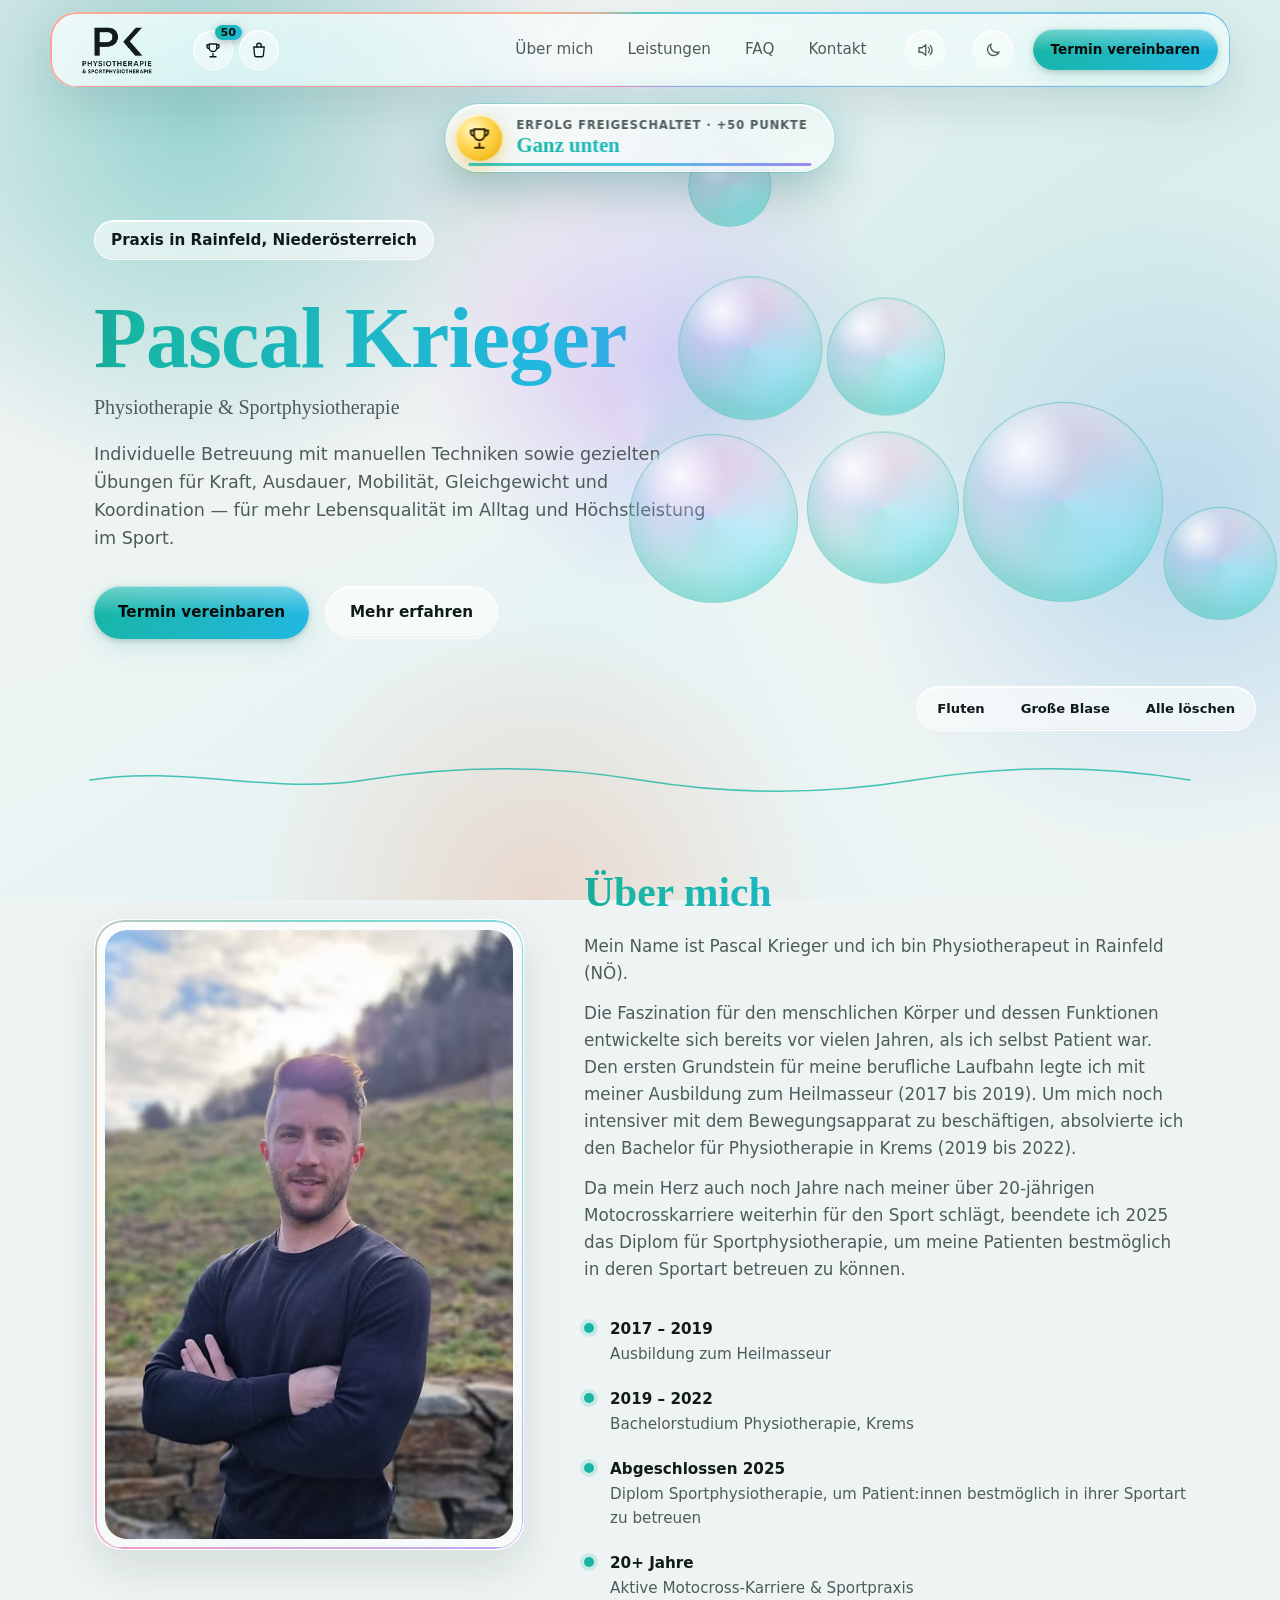
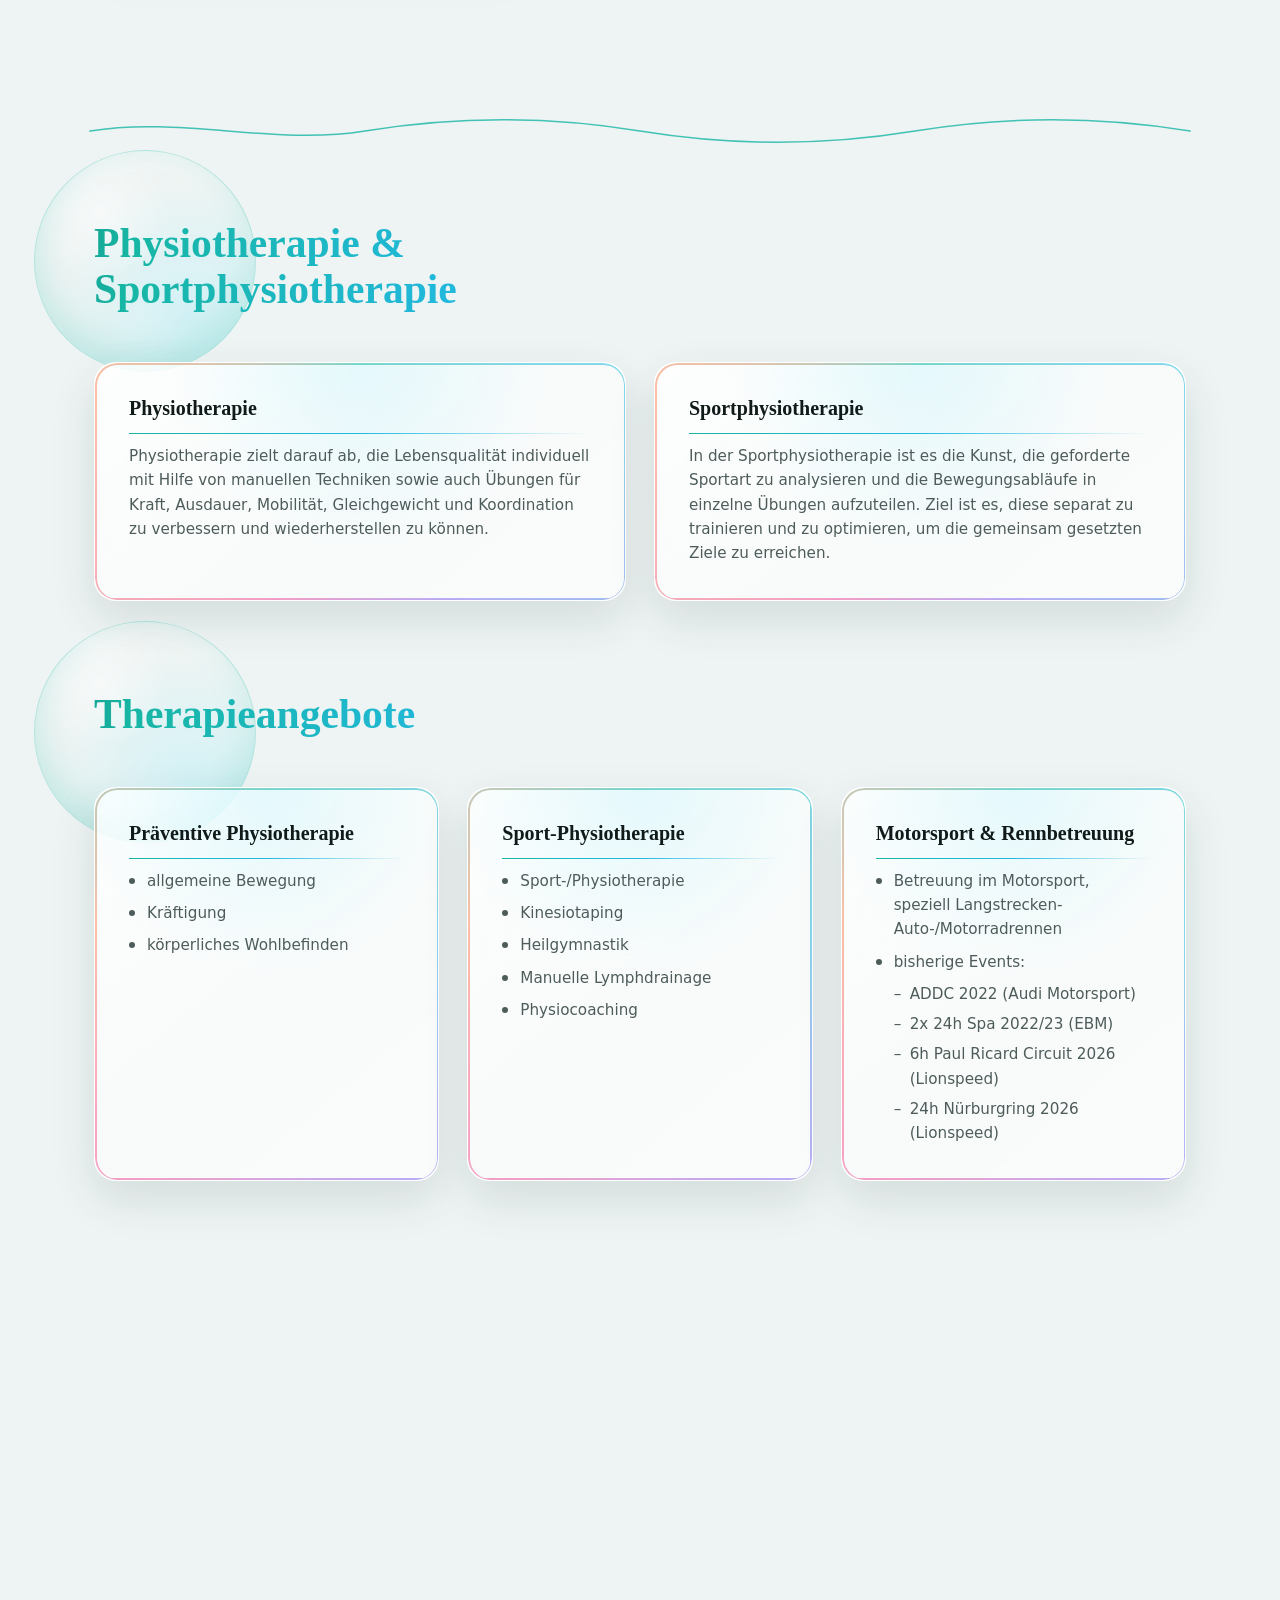
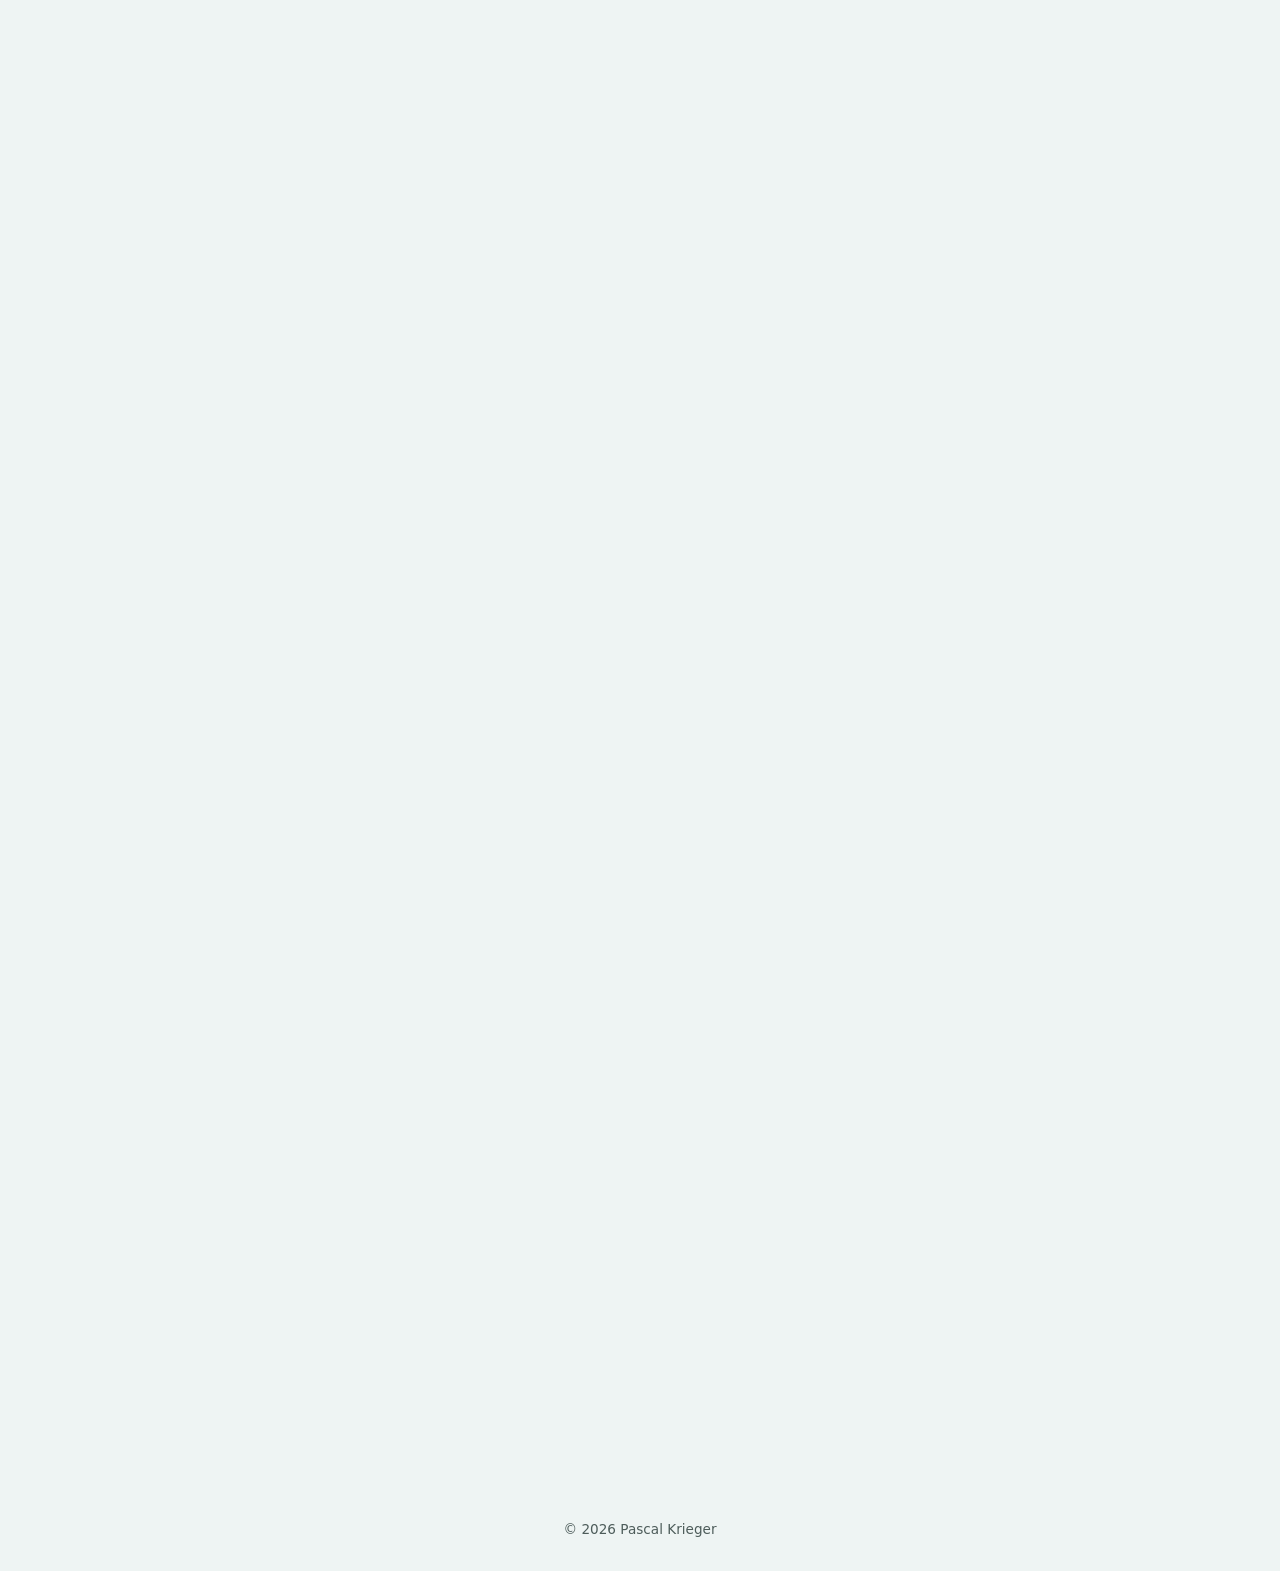
==== commit c65341ba: "Stil für Blockfall, Preis Game Boy angepasst" ====
--- a/index.html
+++ b/index.html
@@ -25,7 +25,7 @@
 <link rel="preconnect" href="https://fonts.googleapis.com">
 <link rel="preconnect" href="https://fonts.gstatic.com" crossorigin>
 <link href="https://fonts.googleapis.com/css2?family=Source+Serif+4:opsz,wght@8..60,500;8..60,600&family=Public+Sans:wght@400;500;700&family=Literata:opsz,wght@7..72,500;7..72,600&family=Atkinson+Hyperlegible:wght@400;700&display=swap" rel="stylesheet">
-<link rel="stylesheet" href="style.css?v=24s">
+<link rel="stylesheet" href="style.css?v=24t">
 </head>
 <body>
 <div class="glass-bg" aria-hidden="true"><span></span><span></span><span></span></div>
@@ -150,13 +150,14 @@
 
 <script src="content.js"></script>
 <script src="script.js"></script>
-<script src="Assets/sounds/sounds-data.js?v=24s"></script>
-<script src="fx.js?v=24s"></script>
-<script src="shop.js?v=24s"></script>
-<script src="xp-explorer.js?v=24s"></script>
-<script src="xp-desktop.js?v=24s"></script>
-<script src="xp-virus.js?v=24s"></script>
-<script src="thock.js?v=24s"></script>
+<script src="Assets/sounds/sounds-data.js?v=24t"></script>
+<script src="fx.js?v=24t"></script>
+<script src="shop.js?v=24t"></script>
+<script src="xp-explorer.js?v=24t"></script>
+<script src="xp-desktop.js?v=24t"></script>
+<script src="xp-virus.js?v=24t"></script>
+<script src="gb-game.js?v=24t"></script>
+<script src="thock.js?v=24t"></script>
 <script data-goatcounter="https://REPLACE_ME.goatcounter.com/count" async src="https://gc.zgo.at/count.js"></script>
 </body>
 </html>
--- a/style.css
+++ b/style.css
@@ -3654,4 +3654,42 @@
 .xpw-tm-row { width: 100%; border: 0; background: #fff; color: #000; }
 .xpw-tm-row.is-selected { background: #316ac5; color: #fff; }
 .xpw-tm-cpu { width: 60px; height: 110px; margin: 8px 0; background: #000; border: 1px solid #555; display: flex; align-items: flex-end; }
-.xpw-tm-cpu i { display: block; width: 100%; background: repeating-linear-gradient(180deg, #0f0 0 2px, #060 2px 3px); }+.xpw-tm-cpu i { display: block; width: 100%; background: repeating-linear-gradient(180deg, #0f0 0 2px, #060 2px 3px); }
+/* ===== V2: Game-Boy-Spiel „Blockfall“ ===== */
+.gb-launch { display: none; }
+.theme-gb .gb-launch {
+  display: flex; flex-direction: column; align-items: center; gap: 6px;
+  position: fixed; left: 16px; bottom: 16px; z-index: 950;
+  width: 58px; height: 92px; padding: 8px 6px;
+  background: #c4c0b5; border: 3px solid #0f380f; border-radius: 6px 6px 22px 6px;
+  box-shadow: 4px 4px 0 #306230; cursor: pointer;
+  transition: transform .15s steps(2);
+}
+.theme-gb .gb-launch:hover { transform: translate(-2px, -2px); }
+.gb-launch-screen { width: 40px; height: 34px; background: #9bbc0f; border: 4px solid #555; border-radius: 3px; }
+.gb-launch-pad { width: 40px; height: 14px; background: radial-gradient(circle at 25% 50%, #222 0 4px, transparent 5px), radial-gradient(circle at 78% 50%, #8a1538 0 5px, transparent 6px); }
+.gb-overlay { position: fixed; inset: 0; z-index: 5600; display: flex; align-items: center; justify-content: center; padding: 12px; background: rgba(15, 56, 15, .55); }
+.gb-console {
+  position: relative; width: min(360px, 100%); padding: 22px 22px 30px;
+  background: #c4c0b5; border-radius: 14px 14px 60px 14px;
+  box-shadow: inset -6px -6px 0 rgba(0, 0, 0, .12), 0 20px 50px rgba(0, 0, 0, .45);
+  font-family: "Press Start 2P", "Courier New", monospace; color: #2b2b8f;
+}
+.gb-screen-frame { position: relative; padding: 18px 26px; background: #555b6e; border-radius: 10px 10px 34px 10px; }
+.gb-screen-frame canvas { display: block; width: 100%; image-rendering: pixelated; border: 2px solid #3a3f4e; }
+.gb-power { position: absolute; left: 8px; top: 46%; width: 7px; height: 7px; border-radius: 50%; background: #e3242b; box-shadow: 0 0 6px #e3242b; }
+.gb-brand { margin: 10px 0 14px 4px; font-size: .62rem; font-style: italic; letter-spacing: .05em; }
+.gb-controls { display: flex; justify-content: space-between; align-items: center; }
+.gb-dpad { position: relative; width: 96px; height: 96px; }
+.gb-dpad button { position: absolute; z-index: 1; width: 32px; height: 32px; border: 0; background: #222; color: #555; font-size: .6rem; }
+.gb-dpad [data-k="up"] { left: 32px; top: 0; border-radius: 4px 4px 0 0; }
+.gb-dpad [data-k="down"] { left: 32px; bottom: 0; border-radius: 0 0 4px 4px; }
+.gb-dpad [data-k="left"] { left: 0; top: 32px; border-radius: 4px 0 0 4px; }
+.gb-dpad [data-k="right"] { right: 0; top: 32px; border-radius: 0 4px 4px 0; }
+.gb-dpad::after { content: ""; position: absolute; left: 32px; top: 32px; width: 32px; height: 32px; background: #222; }
+.gb-ab { display: flex; gap: 14px; transform: rotate(-25deg); }
+.gb-ab button { width: 44px; height: 44px; border: 0; border-radius: 50%; background: #8a1538; color: #c4c0b5; font: inherit; font-size: .6rem; box-shadow: 0 3px 0 #5a0e25; }
+.gb-ab button:active, .gb-dpad button:active { transform: translateY(2px); box-shadow: none; }
+.gb-meta { display: flex; justify-content: center; gap: 18px; margin-top: 18px; }
+.gb-meta button { padding: 5px 10px; border: 0; border-radius: 8px; background: #8b8b8b; color: #2b2b8f; font: inherit; font-size: .45rem; transform: rotate(-25deg); }
+.gb-close { position: absolute; top: 6px; right: 10px; border: 0; background: none; font-size: 1.4rem; color: #555; cursor: pointer; }
